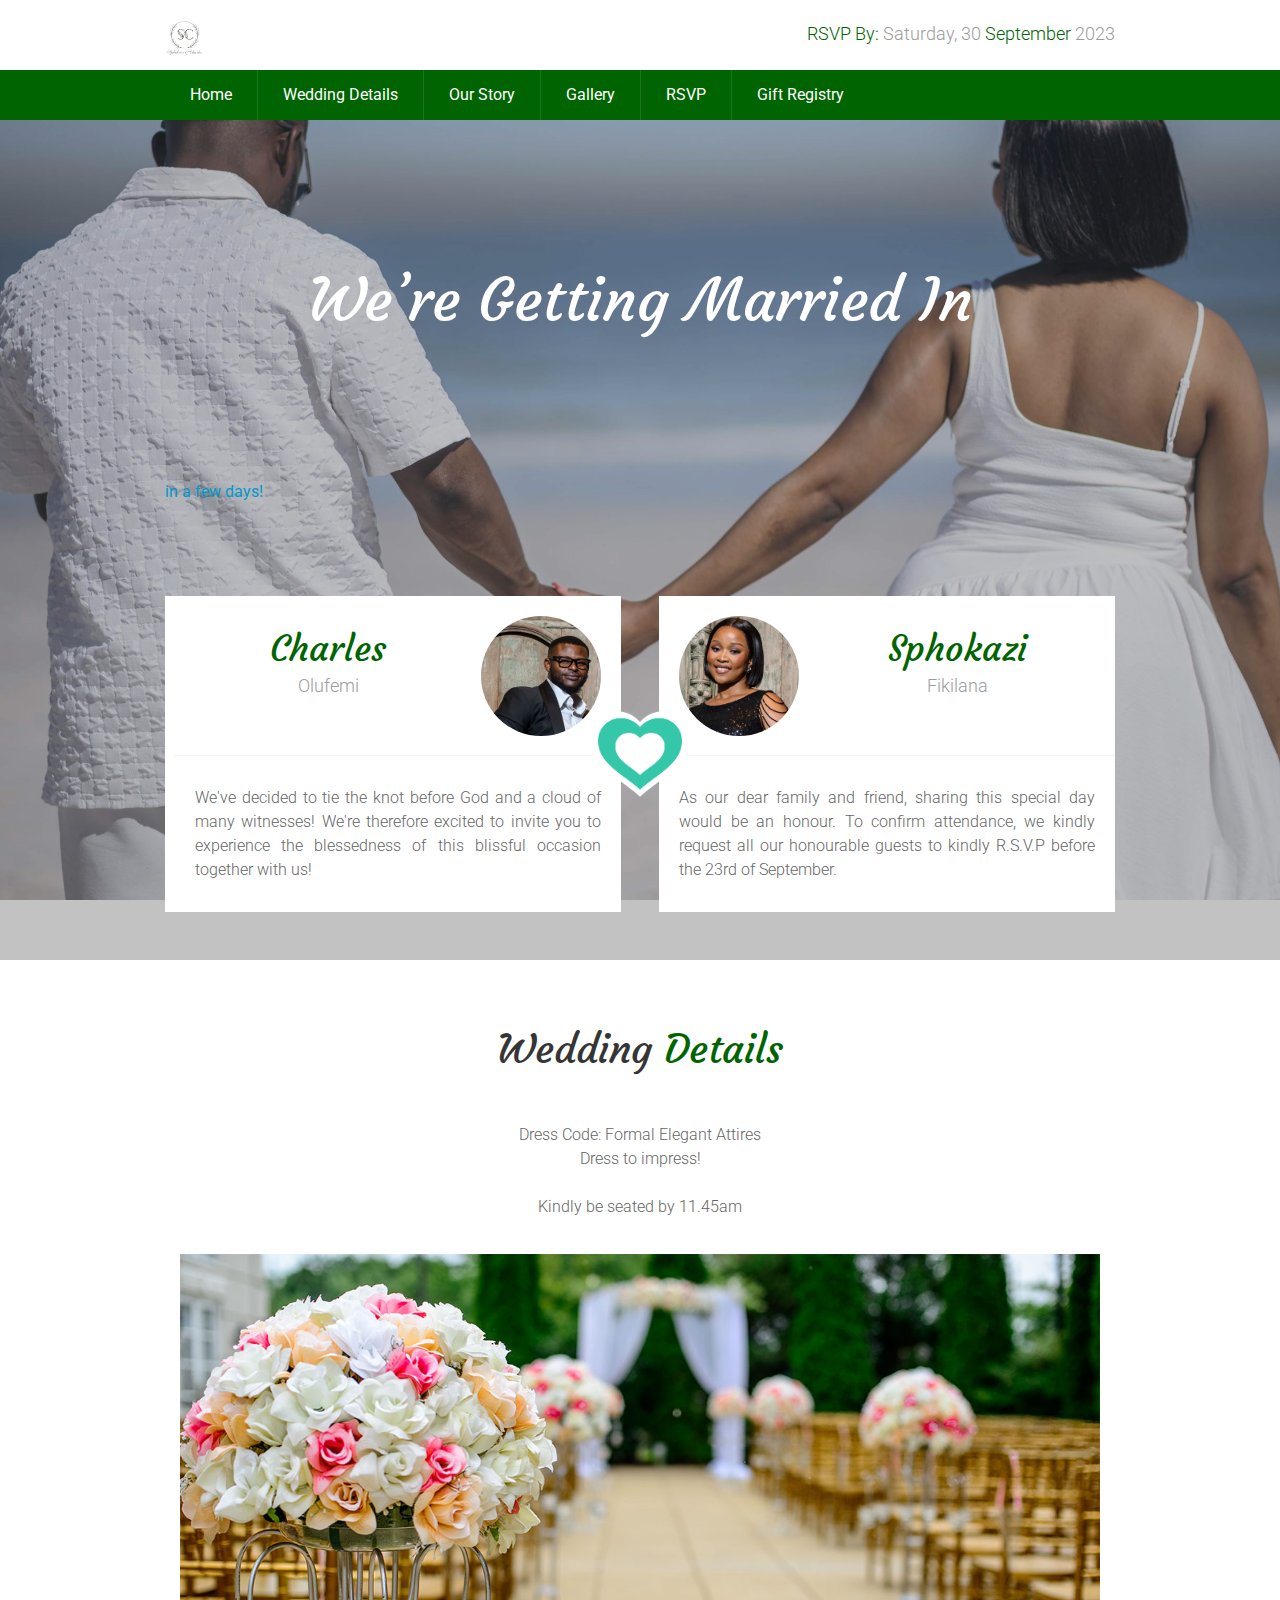
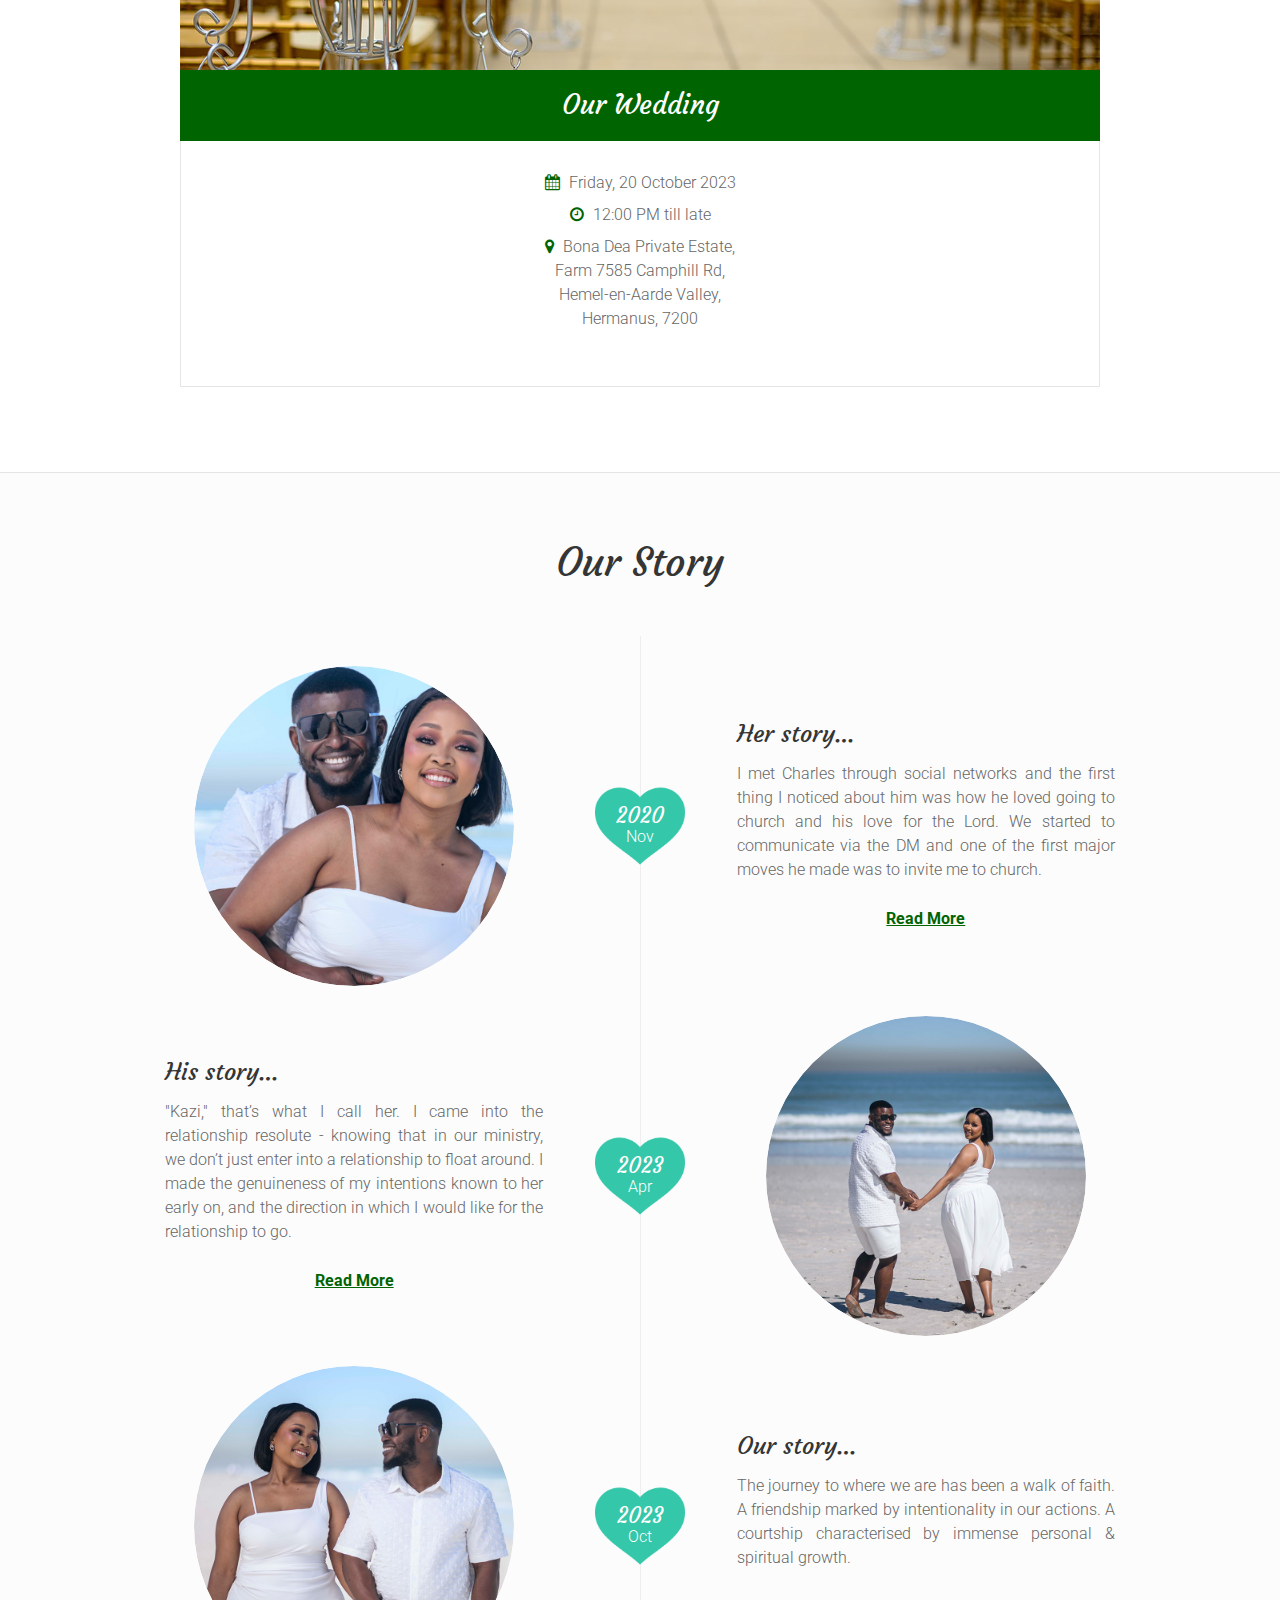
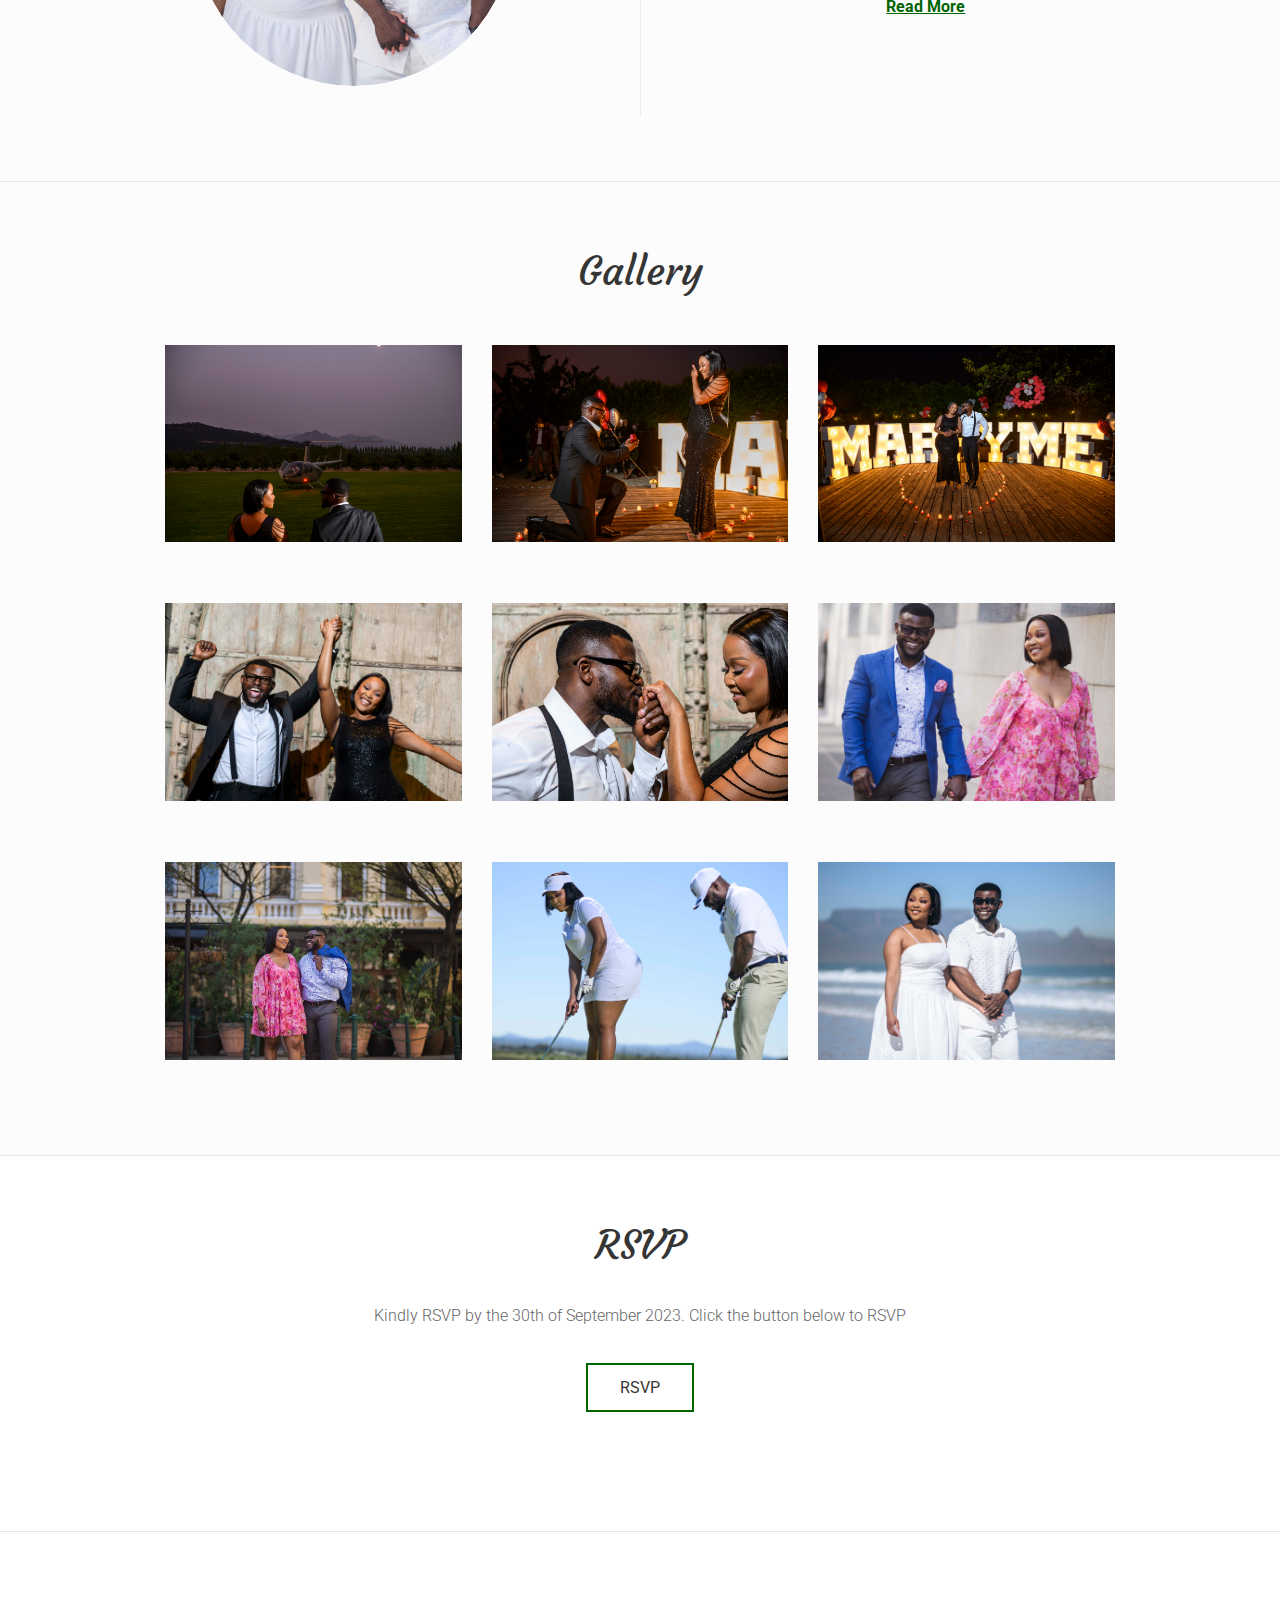
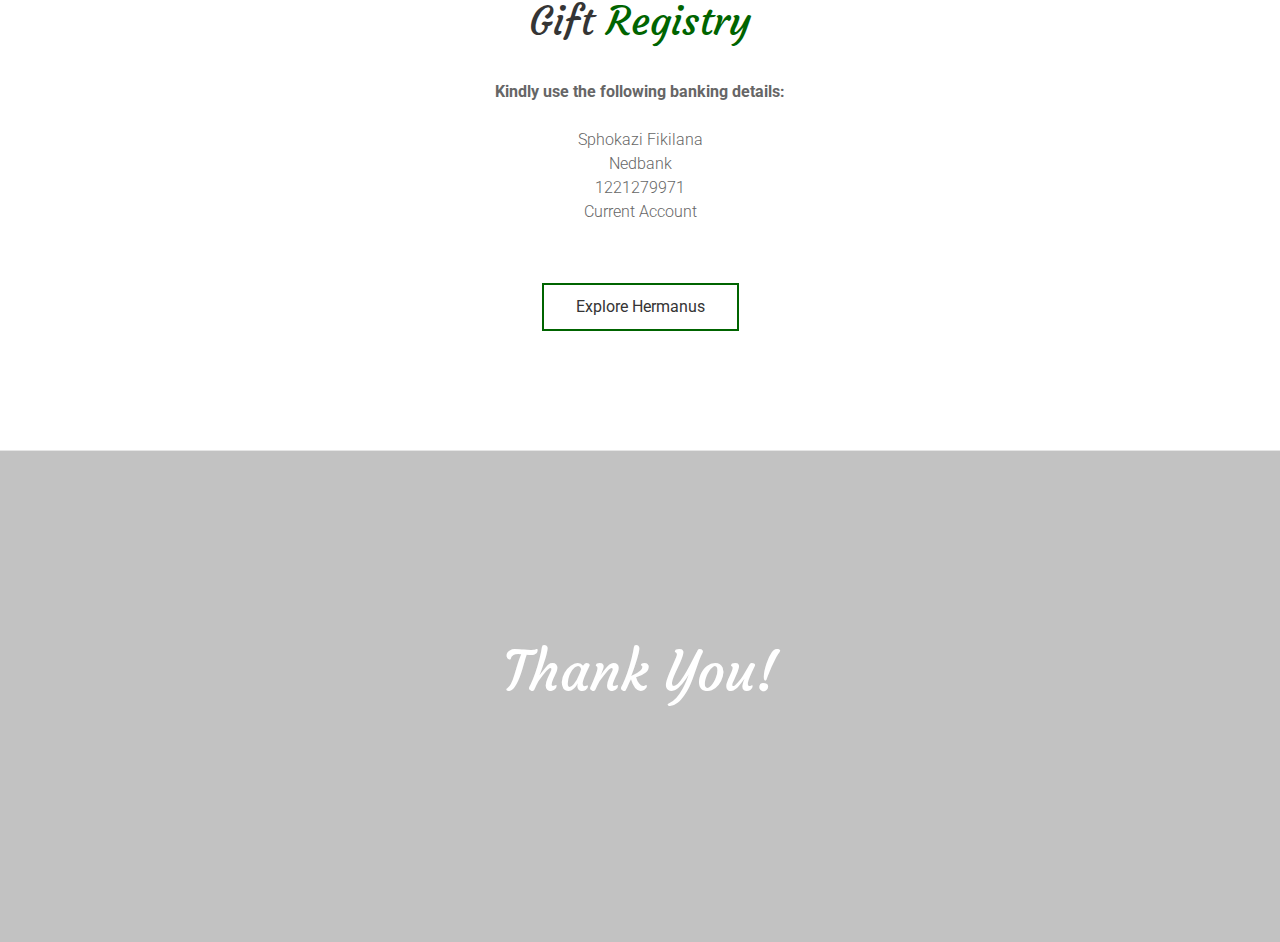
==== index.html @ 88f8b9fc "Update index.html" ====
<!DOCTYPE html>
<html lang="en" class="no-js">
  <head>
    <meta charset="UTF-8" />
    <meta http-equiv="X-UA-Compatible" content="IE=edge"> 
    <title>Kazi & Charles - Our Wedding</title>
    <meta name="viewport" content="width=device-width, initial-scale=1, maximum-scale=1" />
    <meta name="description" content="Kazi & Charles - Our Wedding" />
    <meta name="keywords" content="retina, responsive, wedding, rsvp, Our Love" />
    <link rel="icon" type="image/png" href="images/weddingLogo.jpg"/>

    <link rel="stylesheet" href="css/bootstrap.css">
    <link rel="stylesheet" href="css/normalize.css">
    <link rel="stylesheet" href="css/owl.carousel.css">
    <link rel="stylesheet" href="css/magnific-popup.css">
    <link rel="stylesheet" href="css/animate.css">
    <link rel="stylesheet" href="css/main.css" type="text/css">

    <link rel="stylesheet" href="preview/lmpixels-demo-panel.css" type="text/css">

    <!--<script src="js/jQuery371.js"></script>-->
    <script src="js/modernizr.custom.js"></script>
    <script src="https://cdn.logwork.com/widget/countdown.js"></script>

  </head>

  <body>

    <div id="main-container">

      <!-- Header -->
      <header id="header" class="header">
        <div class="container clearfix">
          <div class="logo-container">
            
            <div class="header-logo">
              <img src="images/weddingLogo.jpg" width="40" height="40">
               <span class="main-color"></span> </div>
          </div>

          <div class="header-date mobile-hidden">
            <p><span class="main-color">RSVP By:</span> Saturday, 30 <span class="main-color">September</span> 2023</p>
          </div>
          <a class="menu-toggle mobile-visible">
            <i class="fa fa-bars"></i>
          </a>
        </div>
      </header>
      <!-- /Header -->

      <!-- Site Navigation -->
      <nav class="main-nav mobile-menu-hide">
        <div class="container">
          <ul class="nav navbar-nav">
            <li>
              <a href="#home">Home</a>
            </li>
            <li>
              <a href="#wedding-day">Wedding Details</a>
            </li>
            <li>
              <a href="#story">Our Story</a>
            </li>
            
            <li>
              <a href="#gallery">Gallery</a>
            </li>
            <li>
              <a href="https://kingsforms.online/knc">RSVP</a>
            </li>
            <li>
              <a href="#events">Gift Registry</a>
            </li>
          </ul>
        </div>
      </nav>
      <!-- /Site Navigation -->

      
      <div class="sections">
        <!-- Home Section -->
        <section id="home" class="home-section clearfix">
          <div id="hs-image-block" class="hs-image-block" style="background-image: url(images/main_photo.jpg); background-attachment: fixed; background-position: 50% 0;" data-stellar-background-ratio="0.3">
            <div class="hs-mask"></div>
          </div>

          <div class="hs-main-content container">
            <div class="hs-section-title">
              <h1>We’re Getting Married In</h1>
            </div>


            <!-- Counter --> 
            <div id="count" class="count"> <!-- You can edit HTML code of this block in the js/main.js --> </div> 
            <!-- Counter -->

	
	<a href="https://logwork.com/countdown-1a29" class="countdown-timer" data-timezone="Africa/Johannesburg" data-textcolor="#ffffff" data-date="2023-10-20 12:00" data-background="#0f530f" data-unitscolor="#ffffff">in a few days!</a>
		  
            <h1></h1><br><br>
            <p id="emptyParagraph1"> </p>
          
          <br>
               <div class="about-us clearfix"> 
                <div class="about-us-block first-block">
                  <div class="top-block">
                    <div class="name">
                      <h2>Charles</h2>
                      <p>Olufemi</p>
                    
                    </div>
  
                    <div class="photo">
                      <img src="images/charles.jpg" alt="">
                    </div>
                  </div>
                  <div class="bottom-block">
                    <p style="text-align: justify;">We've decided to tie the knot before God and a cloud of many witnesses! We're therefore excited to invite you to experience the blessedness of this blissful occasion together with us! </p>
                  </div>
                </div>
  
                <div class="heart">
                  <img src="images/heart_img.png" alt="">
                </div>
  
                <div class="about-us-block second-block">
                  <div class="top-block">
                    <div class="name">
                      <h2>Sphokazi</h2>
                      <p>Fikilana</p>
                      
                    </div>
  
                    <div class="photo">
                      <img src="images/photo_2.jpg" alt="">
                    </div>
                  </div>
                  <div class="bottom-block">
                    <p style="text-align: justify;">As our dear family and friend, sharing this special day would be an honour. To confirm attendance, we kindly request all our honourable guests to kindly R.S.V.P before the 23rd of September.</p>
                  </div>
                </div>
              </div>

                <br><br>
            
              </div>
            </section>
          </div>
        </section>
        <!-- /Home Section -->
        
        <!-- Our Day Section -->
        <section id="wedding-day" class="wedding-day section-boxed">
          
          <div class="container">
            <div class="section-title">
              <h2>Wedding <span class="main-color">Details</h2>
            </div>
            <p class="intro"> Dress Code: Formal Elegant Attires <br>Dress to impress! <br><br> Kindly be seated by 11.45am</p>

             <div class="col-md-6 event-block" id="ceremony1">
              <div class="event-photo scale-image-effect">
                <img src="images/photo_the_ceremony.jpg" alt="">
              </div>

              <div class="event-title">
                <h3>Our Wedding</h3>
              </div>

              <div class="event-info">
                <div class="event-date"><i class="fa fa-calendar"></i> Friday, 20 October 2023</div>
                <div class="event-time"><i class="fa fa-clock-o"></i>  12:00 PM till late</div>
                <div class="event-address"><i class="fa fa-map-marker"></i>  Bona Dea  Private Estate,<br>Farm 7585 Camphill Rd,<br> Hemel-en-Aarde Valley, <br>Hermanus, 7200</div>
               <!-- <a class="button small-button lightbox mfp-iframe" href="https://maps.google.com/maps?q=2+Bona Sea Private Estate+Farm 7585 Camphill Rd+Hemel-en-Aarde Valley,+Hermanus+Cape Town”
                " title="The Ceremony">View on Map</a> --> <!-- Do not change 'https://maps.google.com/maps?q=' in the href, simply change the address. Remake "221B Baker Street, London, United Kingdom +", as example, in this form: "221B+Baker+Street,+London,+United+Kingdom". -->
              </div>      
          </div>
          <style>
            #ceremony1{
              width: fit-content;
            }
            .first-block{
              padding-left: 10px;
            }
          </style>
        </section>
        <!-- /Our Day Section -->

        <!-- Our Story Section -->
        <section id="story" class="our-story section-boxed section-bg-color">
          <div class="container">
            <div class="section-title">
              <h2>Our Story</h2>
            </div>
            <!-- Story Row 1 -->
            <div class="row story-row">
              <div class="col-sm-12 col-md-5 story-block text-center">
                <div class="story-image scale-image-effect">
                  <img src="images/story_photo_1.jpg" alt="">
                </div>
              </div>
              <div class="col-sm-12 col-md-2 story-block text-center">
                <div class="story-date">
                  <div class="year">2020</div>
                  <div class="month">Nov</div>
                </div>
              </div>
              <div class="col-sm-12 col-md-5 story-block text-center">
                <div class="HerContainer">
                <input type="checkbox" id="HerStory">
                <h3>Her story…</h3>
                <p>I met Charles through social networks and the first thing I noticed about him was how he loved going to church and his love for the Lord. 
                  We started to communicate via the DM and one of the first major moves he made was to invite me to church. 
                  </p>

                   <div class="herContent">
                    <p>At first, I hesitated but because of the way he carried himself, to how he related to me, I perceived that he was different (in an amazing way)
                       and that's when I decided to take him up on the invite. On the 1st of November 2020, he came to fetch me from my Student Residence in Bellville 
                       and we went to his church in Waterfront. Charles was never vague about his intentions. He made it known to me early and loudly that he was not
                        one to play games. A few months after knowing each other, he told me that I would be his wife. At first, I was not sold since it had only been
                         a few months but after praying, things changed. I prayed about it - and then it dawned on my spirit that THIS IS IT! We went through counselling 
                         in preparation for marriage, and today we are excitedly planning our wedding.</p>
                   </div>
                   <label for="HerStory">Read More</label>
              </div>
            </div>
              <div class="vertical-line"></div>
            </div>
            <style id="her_Story">
              .HerContainer p {
                text-align: justify;
              }
              #HerStory {
                display: none;
              }
              .herContent{
                display: none;
                transition: 0.5s linear;
              }
              label{
                display: inline-block;
                margin-top: 15px;
                color: #006400;
                text-decoration: underline;
                cursor: pointer;
              }
              #HerStory:checked ~ .herContent{
                display: block;
              }
              #HerStory:checked ~ label{
                visibility: hidden;
              }
              #HerStory:checked ~ label:after{
                content: 'Show Less';
                display: block;
                visibility: visible;
              }

            </style>
            <!-- /Story Row 1 -->

            <!-- Story Row 2 -->
            <div class="row story-row">
              <div class="col-sm-12 col-md-5 col-md-push-7 story-block text-center">
                <div class="story-image scale-image-effect">
                  <img src="images/story_photo_2.jpg" alt="">
                </div>
              </div>
              <div class="col-sm-12 col-md-2 story-block text-center">
                <div class="story-date">
                  <div class="year">2023</div>
                  <div class="month">Apr</div>
                </div>
              </div>
              <div class="col-sm-12 col-md-5 col-md-pull-7 story-block text-center">
                <div class="HisContainer">
                  <input type="checkbox" id="HisStory">
                <h3>His story…</h3>
                <p>"Kazi," that’s what I call her. I came into the relationship resolute - knowing that in our ministry, we don’t just enter into a relationship to float around. I made the genuineness of my intentions known to her early on, and the 
                  direction in which I would like for the relationship to go.  
                  </p>
                  <div class="HisContent">
                    <p>
                      Even when I told her, I was certain that she wasn’t sure, but my mind was made because the confirmation was by the Holy Ghost. Well, the Holy Ghost who’s our extraordinary strategist did the convincing in her heart also and she was on board. 
                      Kazi is a special gift from God to me, so easy to talk to, simple to love and gentle to befriend and the best of it is her heart for the Lord and her special love for our Man of God, Rev. Chris DSc. DSc. DD.
                      With the guidance and support of my Highly Esteemed Zonal Pastor throughout the process, we began our counselling. I then proceeded to ask for her parents’ blessing. On the 15th of April 2023, the cows were sent, and lobola was paid in full.
                       On the 29th of August 2023, I went on my knees to officially ask her to marry me, and she said a resounding YES! However, I do not remember hearing anything due to the excitement I had. Well, her finger was stretched forth and I put the ring on, 
                       Glorrry!!! We are grateful to God and our sweet Holy Spirit who has planned everything excellently in due time. 
                    </p>
                  </div>
                  <label for="HisStory">Read More</label>
                </div>
              </div>
              <style id="his_Story">
                .HisContainer p {
                  text-align: justify;
                }
                #HisStory {
                  display: none;
                }
                .HisContent{
                  display: none;
                  transition: 0.5s linear;
                }
                 
                #HisStory:checked ~ .HisContent{
                  display: block;
                }
                #HisStory:checked ~ label{
                  visibility: hidden;
                }
                #HisStory:checked ~ label:after{
                  content: 'Show Less';
                  display: block;
                  visibility: visible;
                }
  
              </style>
              <div class="vertical-line"></div>
            </div>
            <!-- /Story Row 2 -->

            <!-- Story Row 3 -->
            <div class="row story-row">
              <div class="col-sm-12 col-md-5 story-block text-center">
                <div class="story-image scale-image-effect">
                  <img src="images/story_photo_3.jpg" alt="">
                </div>
              </div>
              <div class="col-sm-12 col-md-2 story-block text-center">
                <div class="story-date">
                  <div class="year">2023</div>
                  <div class="month">Oct</div>
                </div>
              </div>
              <div class="col-sm-12 col-md-5 story-block text-center">
                <div class="Ourstory">
                  <input type="checkbox" id="OStory">
                <h3>Our story…</h3>
                <p>The journey to where we are has been a walk of faith. A friendship marked by intentionality in our actions.
                   A courtship characterised by immense personal & spiritual growth.
                  </p>

                  <div class="theirStory">
                    A union firmly founded on Christ - the solid rock. 
                    Now, we invite our family, friends and colleagues to witness the holy matrimonial celebration. We are grateful for the people 
                    God has brought into our lives. Those who have poured into us of themselves, their prayers. To those who have, and continue to
                     cheer us on - we appreciate you!<br><br>
                     And now these three remain: faith, hope and love. But the greatest of these is love - 1 Cor 13:13<br><br>
                      Love so consistent, indescribable, unfathomable. Love unconditional - the love of God. <br><br>
                   <p>That is the story of our lives….</p> 
                  </div>
                  <label for="OStory">Read More</label>
                </div>
              </div>
              <style id="their Story">
                .Ourstory p{
                  text-align: justify;
                }
                #OStory{
                  display: none;
                }
                .theirStory{
                  display: none;
                transition: 0.5s linear;
                text-align: justify;
                }
                #OStory:checked ~ .theirStory{
                display: block;
                }
                #OStory:checked ~ label{
                visibility: hidden;
              }
              #OStory:checked ~ label:after{
                content: 'Show Less';
                display: block;
                visibility: visible;
              }

              </style>
              <div class="vertical-line"></div>
            </div>
            <!-- /Story Row 3 -->

          </div>
        </section>
        <!-- /Our Story Section -->

        <!-- Wedding Events Section -->
     
        <!-- /Wedding Events Section -->

        <!-- Gallery Section -->
        <section id="gallery" class="gallery section-boxed section-bg-color">
          <div class="container">
            <div class="section-title">
              <h2>Gallery</h2>
            </div>

            <!-- Gallery Items -->
            <div class="row gallery-grid">
              <div class="col-sm-6 col-md-4 gallery-item">
                <a href="images/gallery/gallery_photo_1.jpg" title="Proin fermentum ante ut dui porttitor semper">
                  <img src="images/gallery/gallery_photo_1.jpg" alt="">
                  <div class="mask"></div>
                </a>
              </div>
              <div class="col-sm-6 col-md-4 gallery-item">
                <a href="images/gallery/gallery_photo_2.jpg" title="Proin fermentum ante ut dui porttitor semper">
                  <img src="images/gallery/gallery_photo_2.jpg" alt="">
                  <div class="mask"></div>
                </a>
              </div>
              <div class="col-sm-6 col-md-4 gallery-item">
                <a href="images/gallery/gallery_photo_3.jpg" title="Proin fermentum ante ut dui porttitor semper">
                  <img src="images/gallery/gallery_photo_3.jpg" alt="">
                  <div class="mask"></div>
                </a>
                <div class="col-sm-6 col-md-4 gallery-item">
                </div>
              </div>
              <div class="col-sm-6 col-md-4 gallery-item">
                <a href="images/gallery/gallery_photo_4.jpg" title="Proin fermentum ante ut dui porttitor semper">
                  <img src="images/gallery/gallery_photo_4.jpg" alt="">
                  <div class="mask"></div>
                </a>
              </div>
              <div class="col-sm-6 col-md-4 gallery-item">
                <a href="images/gallery/gallery_photo_5.jpg" title="Proin fermentum ante ut dui porttitor semper">
                  <img src="images/gallery/gallery_photo_5.jpg" alt="">
                  <div class="mask"></div>
                </a>
              </div>
              <div class="col-sm-6 col-md-4 gallery-item">
                <a href="images/gallery/gallery_photo_6.jpg" title="Proin fermentum ante ut dui porttitor semper">
                  <img src="images/gallery/gallery_photo_6.jpg" alt="">
                  <div class="mask"></div>
                </a>
                <div class="col-sm-6 col-md-4 gallery-item">
                </div>
              </div>
               <div class="col-sm-6 col-md-4 gallery-item">
                <a href="images/gallery/gallery_photo_7.jpg" title="Proin fermentum ante ut dui porttitor semper">
                  <img src="images/gallery/gallery_photo_7.jpg" alt="">
                  <div class="mask"></div>
                </a>
              </div>
               <div class="col-sm-6 col-md-4 gallery-item">
                <a href="images/gallery/gallery_photo_8.jpg" title="Proin fermentum ante ut dui porttitor semper">
                  <img src="images/gallery/gallery_photo_8.jpg" alt="">
                  <div class="mask"></div>
                </a>
              </div>
             <div class="col-sm-6 col-md-4 gallery-item">
                <a href="images/gallery/gallery_photo_9.jpg" title="Proin fermentum ante ut dui porttitor semper">
                  <img src="images/gallery/gallery_photo_9.jpg" alt="">
                  <div class="mask"></div>
                </a>
              </div>  
            </div>
            <!-- /Gallery Items -->
          </div>
        </section>
        <!-- /Gallery Section -->
        
        <!-- RSVP Section -->
        <section id="rsvp" class="rsvp section-boxed">
          <div class="container">
            <div class="section-title">
              <h2>RSVP</h2>
              <p class="intro">Kindly RSVP by the 30th of September 2023. Click the button below to RSVP</p>
              <a href="https://kingsforms.online/knc">
                <button a>RSVP</button>
              </a>

            </div>

            <div class="row">
                <!-- RSVP Form -->
                <!-- <form id="rsvp-form" class="rsvp-form" method="post" action="https://lmpixels.com/demo/ourlove/our-love-responsive-wedding-template-cyan/rsvp_form/rsvp_form.php" novalidate>
                  <div class="col-md-12">
                    <div class="messages"></div>
                  </div>

                  <div class="controls">
                    <div class="col-sm-12 col-md-6">
                      <div class="form-group">
                          <input id="form_name" type="text" name="name" class="form-control" placeholder="Full Name" required="required" data-error="Name is required.">
                          <i class="form-control-icon fa fa-user"></i>
                          <div class="help-block with-errors"></div>
                      </div>

                      <div class="form-group">
                          <input id="form_email" type="email" name="email" class="form-control" placeholder="Email Address" required="required" data-error="Valid email is required.">
                          <i class="form-control-icon fa fa-envelope"></i>
                          <div class="help-block with-errors"></div>
                      </div>

                      <div class="form-group">
                          <select multiple id="form_events" name="events" class="form-control" required="required" data-error="Please select Event">
                            <label>Wedding Day</label>
                            <option selected value="Wedding Day">Wedding Day</option>
                            <option value="Yes">Yes</option>
                            <option value="No">No</option>
                          </select>
                          <i class="form-control-icon fa fa-check-square"></i>
                          <div class="help-block with-errors"></div>
                      </div>
                    </div>

                    <div class="col-sm-12 col-md-6">
                      <div class="form-group message-group">
                          <textarea id="form_message" name="message" class="form-control" placeholder="Leave Your Message" rows="4" required="required" data-error="Please, leave a message."></textarea>
                          <i class="form-control-icon fa fa-comment"></i>
                          <div class="help-block with-errors"></div>
                      </div>
                    </div>

                    <div class="col-sm-12 col-md-12 text-center">
                      <input type="submit" class="button btn-send disabled" value="Submit">
                    </div>
                  </div>
                </form> -->
                <!-- /RSVP Form -->
            </div>
          </div>
        </section>
        <!-- /RSVP Section -->
        <section id="events" class="our-story section-boxed">
          <div class="container">
            <div class="section-title">
              <h2>Gift <span class="main-color">Registry</h2>
                <p class="intro" > <strong>Kindly use the following banking details:</strong> <br> <br>
                  Sphokazi Fikilana<br>
                  Nedbank<br>
                  1221279971<br>
                  Current Account</p><br>
                  <a href="https://briefly.co.za/29827-the-hermanus.html">
                    <button a>Explore Hermanus</button>
                  </a>
            </div>

      
        </section> 
        <!-- Footer (Thank You block) -->
        <footer id="thanks" class="footer">
          <div id="footer-image-block" class="footer-image-block" style="background-image: url(images/thankYou.jpg); background-attachment: fixed; background-position: 50%;" data-stellar-background-ratio="0.3">
            <div class="footer-mask"></div>
          </div>

          <div class="footer-title">
            <h2>Thank You!</h2><Br><Br>
             

            
          </div>

        </footer>
        <!-- /Footer (Thank You block) -->

      </div>

    </div>
    <!-- /Main Container -->

    <!-- Demo Color changer -->
    <!-- <a id="lm_demo_panel_switcher" class="lm-demo-panel-switcher left"><i class="fa fa-gear"></i></a> -->
    <div id="lm_demo_panel" class="lm-demo-panel left">
      <div class="demo-panel-title">Main Color</div>
      <a href="https://lmpixels.com/demo/ourlove/our-love-responsive-wedding-template/index.html"><div class="preview" id="color1">&nbsp;</div></a>
      <a href="https://lmpixels.com/demo/ourlove/our-love-responsive-wedding-template-red/index.html"><div class="preview" id="color2">&nbsp;</div></a>
      <a href="index-2.html"><div class="preview" id="color3"><span class="current"></span>&nbsp;</div></a>
      <a href="https://lmpixels.com/demo/ourlove/our-love-responsive-wedding-template-violet/index.html"><div class="preview" id="color4">&nbsp;</div></a>
      <a href="https://lmpixels.com/demo/ourlove/our-love-responsive-wedding-template-orange/index.html"><div class="preview" id="color5">&nbsp;</div></a>
      <div class="row"></div>
    </div>
    <!-- /Demo Color changer -->

    
    <script src="js/bootstrap.min.js"></script>
    <script src="js/jquery.stellar.min.js"></script>
    <script src="js/validator.js"></script>
    <script src="js/owl.carousel.min.js"></script>
    <!--<script src="js/jquery.magnific-popup.min.js"></script>-->
    <!--<script src="js/jquery.countdown.js"></script>-->
    <script src="js/jquery.malihu.PageScroll2id.min.js"></script>
    <script src="js/main.js"></script>
    <script src="timer.js"></script>
    
    <!-- Demo Color changer Script -->
    <script src="preview/lmpixels-demo-panel.js"></script>
    <!-- /Demo Color changer Script -->
 <script defer src="https://static.cloudflareinsights.com/beacon.min.js/v8b253dfea2ab4077af8c6f58422dfbfd1689876627854" integrity="sha512-bjgnUKX4azu3dLTVtie9u6TKqgx29RBwfj3QXYt5EKfWM/9hPSAI/4qcV5NACjwAo8UtTeWefx6Zq5PHcMm7Tg==" data-cf-beacon='{"rayId":"7f78c2dbd8427192","version":"2023.8.0","r":1,"b":1,"token":"94b99c0576dc45bf9d669fb5e9256829","si":100}' crossorigin="anonymous"></script> 
</body>

</html>
---- css/main.css ----
@import 'pe-icon-7-stroke.css';
@import 'font-awesome.css';
@import 'https://fonts.googleapis.com/css?family=Courgette';
@import 'https://fonts.googleapis.com/css?family=Roboto:300,300i,400,400i,500,500i,700,700i&amp;subset=cyrillic';

html {
    height: 100%
}

body {
    font-family: roboto, Helvetica, sans-serif;
    color: #666;
    margin: 0;
    height: 100%;
    font-size: 100%;
    line-height: 1.5em
}

a {
    color: #09c;
    text-decoration: none;
    outline: none;
    -webkit-transition-duration: .3s;
    transition-duration: .3s
}

a:hover {
    color: #069;
    color: #09c;
    text-decoration: none;
    outline: none
}

a:visited,
a:visited:hover {
    text-decoration: none
}

h1,
h2,
h3,
h4,
h5,
h6 {
    color: #353535;
    font-family: courgette, Helvetica, sans-serif;
    line-height: 1.5em;
    margin-top: 0;
    margin-bottom: 10px
}

h1,
.h1 {
    font-size: 36px
}

h2,
.h2 {
    font-size: 30px
}

h3,
.h3 {
    font-size: 24px
}

h4,
.h4 {
    font-size: 18px
}

h5,
.h5 {
    font-size: 14px
}

h6,
.h6 {
    font-size: 12px
}

p {
    font-size: 1em;
    margin: 0 0 10px;
    font-weight: 300
}

p.lead {
    font-size: 18px;
    margin: 30px 0
}

span.main-color {
    color: #006400;
}

img {
    vertical-align: bottom;
    max-width: 100%;
    height: auto;
    border: 0
}

.page {
    position: relative;
    height: 100%
}

.mobile-visible {
    display: none;
    visibility: hidden
}

input[type=submit],
input[type=button],
button,
a.button {
    display: inline-block;
    position: relative;
    padding: .8em 2em;
    margin-bottom: .25em;
    font-size: 1em;
    font-weight: 400;
    line-height: 1.2;
    border: 0;
    outline: 0;
    border: 2px solid #006400;
    color: #353535;
    text-shadow: none;
    text-decoration: none;
    background: 0 0;
    border-radius: 0;
    font-family: roboto, Helvetica, sans-serif;
    -webkit-transition-duration: .3s;
    transition-duration: .3s
}

a.button.small-button {
    font-size: .875em
}

.btn {
    border-radius: 0
}

input[type=submit]:hover,
button:hover,
a.button:hover {
    color: #fff;
    background-color: #006400;
    text-decoration: none
}

input[type=submit]:visited,
input[type=submit]:focus,
button:visited,
button:focus,
a.button:visited,
a.button:focus {
    text-decoration: none
}

.form-group {
    position: relative;
    margin: 0 0 20px
}

.form-control,
.form-control:focus {
    min-height: 42px
}

.form-control,
.form-control:focus,
.has-error .form-control,
.has-error .form-control:focus {
    position: relative;
    border: 1px solid #d5d5d5;
    border-radius: 0;
    display: block;
    font-size: .875em;
    font-weight: 300;
    margin: 0;
    padding: 10px 25px 10px 12px;
    width: 100%;
    background: 0 0;
    text-align: left;
    color: inherit;
    -webkit-box-shadow: none;
    -moz-box-shadow: none;
    box-shadow: none;
    outline: none;
    font-family: roboto, Helvetica, sans-serif
}

.form-control:focus {
    border: 1px solid #b5b5b5
}

.has-error .form-control {
    border-color: #ffb5b5
}

.has-error .form-control:focus {
    border-color: #ff9191
}

textarea.form-control,
textarea.form-control:focus {
    height: auto
}

.form-control-icon {
    position: absolute;
    top: 13px;
    right: 13px;
    color: #d3d3d3
}

.form-control:focus+.form-control-icon {
    color: #34c7a9
}

.form-control::-moz-placeholder {
    color: #aaa;
    font-weight: 300;
    opacity: 1
}

.form-control:-ms-input-placeholder {
    color: #aaa;
    font-weight: 300
}

.form-control::-webkit-input-placeholder {
    color: #aaa;
    font-weight: 300
}

.form-group .help-block {
    position: absolute;
    display: inline-block;
    padding: 0 5px;
    font-size: .8em;
    line-height: 1.5em;
    margin: -2px 0 0 10px;
    color: #fff;
    background: #ff4e4e
}

.form-group .help-block:after {
    content: " ";
    position: absolute;
    left: 5px;
    bottom: 100%;
    width: 0;
    height: 0;
    border-bottom: 10px solid #ff4e4e;
    border-right: 10px solid transparent
}

.form-group .help-block:empty {
    display: none
}

.no-padding {
    padding: 0
}

.subpage-block {
    margin-bottom: 30px
}

.no-js .preloader {
    display: none
}

.preloader {
    position: fixed;
    left: 0;
    top: 0;
    width: 100%;
    height: 100%;
    z-index: 9999;
    background: #fff
}

.preloader-animation {
    margin: -20px auto 0;
    top: 50%;
    left: 0;
    right: 0;
    width: 50px;
    height: 50px;
    position: absolute;
    text-align: center;
    -webkit-animation: rotate 2s infinite linear;
    animation: rotate 2s infinite linear
}

.dot1,
.dot2 {
    width: 60%;
    height: 60%;
    display: inline-block;
    position: absolute;
    top: 0;
    background: url(../images/heart_img.png) no-repeat;
    background-size: 100%;
    -webkit-animation: bounce 2s infinite ease-in-out;
    animation: bounce 2s infinite ease-in-out
}

.dot2 {
    top: auto;
    bottom: 0;
    -webkit-animation-delay: -1s;
    animation-delay: -1s
}

@-webkit-keyframes rotate {
    100% {
        -webkit-transform: rotate(360deg)
    }
}

@keyframes rotate {
    100% {
        transform: rotate(360deg);
        -webkit-transform: rotate(360deg)
    }
}

@-webkit-keyframes bounce {

    0%,
    100% {
        -webkit-transform: scale(0)
    }

    50% {
        -webkit-transform: scale(1)
    }
}

@keyframes bounce {

    0%,
    100% {
        transform: scale(0);
        -webkit-transform: scale(0)
    }

    50% {
        transform: scale(1);
        -webkit-transform: scale(1)
    }
}

.container {
    max-width: 980px
}

.header {
    position: fixed;
    width: 100%;
    height: 70px;
    background-color: #fff;
    top: 0;
    padding: 20px 0;
    z-index: 100
}

.header .logo-container {
    float: left
}

.header .logo-container .header-logo {
    margin: 0;
    padding: 0;
    color: #353535;
    font-size: 27px;
    font-family: courgette, Helvetica, sans-serif;
    line-height: 1em
}

.header-date {
    float: right
}

.header-date p {
    margin: 5px 0 0;
    padding: 0;
    font-size: 18px;
    line-height: 1em;
    color: #9c9c9c;
    font-family: Roboto;
    font-weight: 300
}

.main-nav {
    position: fixed;
    width: 100%;
    top: 70px;
    background-color: #006400;
    z-index: 100
}

.main-nav ul.nav a {
    text-transform: none;
    color: #fff;
    padding-left: 25px;
    padding-right: 25px;
    border-right: 1px solid rgba(255, 255, 255, .11)
}

.main-nav ul.nav li:last-child a {
    border-right: 0
}

.main-nav ul.nav a:hover,
.main-nav ul.nav a:visited {
    background-color: transparent
}

.main-nav ul.nav a:focus {
    background-color: inherit
}

.main-nav ul.nav a:hover,
.main-nav ul.nav a:visited,
.main-nav ul.nav a:focus {
    outline: none
}

.main-nav ul.nav a:hover,
.main-nav ul.nav a.active-item {
    color: #2db83d;
    background-color: #fff;
    background-color: rgba(255, 255, 255, .98);
    border-right: 1px solid #2db83d
}

.section-boxed {
    padding: 65px 0;
    border-bottom: 1px solid #e5e5e5
}

.section-bg-color {
    background-color: #fcfcfc
}

.section-title {
    text-align: center;
    margin-top: 0;
    margin: 0 15% 50px
}

.section-title h2 {
    font-size: 40px;
    line-height: 1.2em;
    margin: 0
}

.sections {
    padding-top: 120px
}

p.description {
    margin: 50px 15% 10px;
    text-align: center
}

p.intro {
    margin: 35px 0;
    text-align: center
}

.home-section {
    height: 100%;
    position: relative
}

.hs-main-content {
    z-index: 1;
    position: relative
}

.hs-image-block,
.footer-image-block {
    position: absolute;
    z-index: 0;
    top: 0;
    bottom: 0;
    right: 0;
    left: 0;
    display: block;
    overflow: hidden;
    background-size: cover;
    -webkit-background-size: cover;
    background-attachment: scroll;
    background-position: center center;
    background-repeat: no-repeat
}

.hs-mask,
.footer-mask {
    position: absolute;
    background: rgba(53, 53, 53, .3);
    top: 0;
    bottom: 0;
    left: 0;
    right: 0
}

.hs-section-title {
    text-align: center;
    margin: 135px 0
}

.hs-section-title h1 {
    color: #fff;
    font-size: 60px
}

.about-us {
    width: 100%;
    position: relative
}

.about-us-block {
    position: relative;
    width: 48%;
    background-color: #fff
}

.about-us-block.first-block {
    float: left;
    margin-right: 2%
}

.about-us-block.second-block {
    float: right
}

.about-us-block .top-block {
    padding: 20px;
    min-height: 160px;
    border-bottom: 1px solid #f2f2f2
}

.about-us-block .name {
    text-align: center;
    padding-right: 140px
}

.about-us-block.second-block .name {
    text-align: center;
    padding-right: 0;
    padding-left: 140px
}

.about-us-block .name h2 {
    font-size: 36px;
    line-height: 1em;
    color: #006400;
    margin-top: 15px
}

.about-us-block .name p {
    font-size: 18px;
    font-weight: 300;
    line-height: 1em;
    color: #9c9c9c;
    margin: 0
}

.about-us-block .photo {
    position: absolute;
    right: 20px;
    top: 20px;
    width: 120px;
    height: 120px
}

.about-us-block.second-block .photo {
    right: auto;
    left: 20px
}

.about-us-block .photo img {
    border-radius: 60px
}

.about-us-block .bottom-block {
    padding: 30px 20px;
    text-align: center
}

.about-us-block .bottom-block p {
    margin: 0
}

.about-us .heart {
    position: absolute;
    right: 0;
    left: 50%;
    top: 50%;
    margin-top: -50px;
    margin-left: -50px;
    width: 100px;
    -webkit-transform: translateZ(0);
    -ms-transform: translateZ(0);
    transform: translateZ(0);
    box-shadow: 0 0 1px transparent;
    z-index: 2
}

.about-us:hover .heart {
    -webkit-animation-name: pulse;
    animation-name: pulse;
    -webkit-animation-duration: .9s;
    animation-duration: .9s;
    -webkit-animation-timing-function: linear;
    animation-timing-function: linear;
    -webkit-animation-iteration-count: infinite;
    animation-iteration-count: infinite
}

@-webkit-keyframes pulse {
    25% {
        -webkit-transform: scale(1.05);
        transform: scale(1.05)
    }

    75% {
        -webkit-transform: scale(.9);
        transform: scale(.9)
    }
}

@keyframes pulse {
    25% {
        -webkit-transform: scale(1.05);
        -ms-transform: scale(1.05);
        transform: scale(1.05)
    }

    75% {
        -webkit-transform: scale(.9);
        -ms-transform: scale(.9);
        transform: scale(.9)
    }
}

ul.social-links {
    display: inline-block;
    list-style: none;
    margin: 8px auto 0;
    padding: 0
}

ul.social-links li {
    float: left;
    margin: 0;
    padding: 0
}

ul.social-links li a {
    color: #9c9c9c;
    font-size: 13px;
    margin: 0 4px
}

ul.social-links li a:hover {
    color: #34c7a9
}

ul.social-links li a i {
    transition: all .4s ease-in-out;
    -moz-transition: all .4s ease-in-out;
    -webkit-transition: all .4s ease-in-out;
    -o-transition: all .4s ease-in-out
}

ul.social-links li a:hover i {
    color: #34c7a9;
    -webkit-transform: rotateY(360deg);
    -moz-transform: rotateY(360deg);
    -ms-transform: rotateY(360deg);
    -o-transform: rotateY(360deg);
    transform: rotateY(360deg)
}

.count-block {
    width: 24%;
    display: inline-block;
    background-color: #006400;
    color: #fff;
    font-family: roboto, Helvetica, sans-serif;
    font-size: 40px;
    line-height: 1.1em;
    margin-right: 1.333333%;
    text-align: center;
    padding: 20px
}

.count-block:last-child {
    margin-right: 0
}

.count-block .count-label {
    display: block;
    font-size: 16px;
    font-weight: 300;
    line-height: 16px;
    margin-top: 5px;
    text-transform: uppercase
}

.our-story {
    position: relative
}

.story-row {
    display: table;
    position: relative;
    padding-top: 30px
}

.story-row:first-child {
    padding-top: 0
}

.story-row:last-child {
    padding-bottom: 30px
}

.story-row .story-block {
    display: table-cell;
    float: none;
    height: 100%;
    vertical-align: middle;
    z-index: 1
}

.story-row h3,
.story-row p {
    text-align: left
}

.story-image,
.story-image:hover,
.story-image:focus {
    display: block;
    max-width: 320px;
    margin: 0 auto;
    -webkit-border-radius: 1000px;
    -moz-border-radius: 1000px;
    border-radius: 1000px;
    overflow: hidden
}

.story-image img,
.story-image:hover img {
    -webkit-border-radius: 1000px;
    -moz-border-radius: 1000px;
    border-radius: 1000px
}

.story-date {
    display: inline-block;
    background: url(../images/heart_img_story.png) no-repeat;
    background-size: 90px;
    width: 90px;
    height: 90px;
    color: #fff;
    line-height: 1em
}

.story-date .year {
    font-family: courgette, Helvetica, sans-serif;
    font-size: 21px;
    margin-top: 27px
}

.story-date .month {
    font-size: 16px;
    font-weight: 300;
    margin-top: 5px
}

.our-story .vertical-line {
    position: absolute;
    background-color: #eee;
    width: 1px;
    height: 100%;
    margin: auto;
    top: 0;
    bottom: 0;
    left: 0;
    right: 0;
    padding: 0;
    z-index: 0
}

.event-block .event-title {
    display: block;
    padding: 15px 0;
    background-color: #006400;
}

.event-block .event-title h3 {
    font-size: 27px;
    color: #fff;
    text-align: center;
    margin: 0
}

.scale-image-effect {
    overflow: hidden;
    z-index: 2;
    -webkit-transform: translateZ(0);
    -moz-transform: translateZ(0);
    -ms-transform: translateZ(0);
    -o-transform: translateZ(0);
    transform: translateZ(0)
}

.scale-image-effect img {
    z-index: 1;
    border: 0 solid transparent;
    -webkit-transition: all .2s linear;
    -moz-transition: all .2s linear;
    -ms-transition: all .2s linear;
    -o-transition: all .2s linear;
    transition: all .2s linear;
    -webkit-transform: scale(1);
    -moz-transform: scale(1);
    -ms-transform: scale(1);
    -o-transform: scale(1);
    transform: scale(1)
}

.scale-image-effect:hover img,
.scale-image-effect:focus img {
    -webkit-transform: scale(1.15);
    -moz-transform: scale(1.15);
    -ms-transform: scale(1.15);
    -o-transform: scale(1.15);
    transform: scale(1.15)
}

.event-block .event-info {
    text-align: center;
    border: 1px solid #e5e5e5;
    border-top: 0;
    padding: 30px 20px;
    margin: 0 0 20px;
    font-weight: 300
}

.event-block:last-child .event-info {
    margin-bottom: 0
}

.event-block .event-info .event-date,
.event-block .event-info .event-time {
    margin-bottom: 8px
}

.event-block .event-info .event-address {
    margin-bottom: 25px
}

.event-block .event-info i {
    color: #006400;
    margin-right: 5px
}

.gallery-item {
    margin-bottom: 30px
}

.gallery-item a {
    display: block;
    position: relative;
    outline: none
}

.gallery-item a .mask {
    position: absolute;
    background: #4f565e;
    background: rgba(53, 53, 53, .6);
    display: inline-block;
    font-family: pe-icon-7-stroke;
    speak: none;
    font-style: normal;
    font-weight: 400;
    font-variant: normal;
    text-transform: none;
    line-height: 1;
    -webkit-font-smoothing: antialiased;
    -moz-osx-font-smoothing: grayscale;
    width: 100%;
    left: 0;
    bottom: 0;
    top: 0;
    opacity: 0;
    visibility: hidden;
    -webkit-transition: all .2s ease-in-out;
    -moz-transition: all .2s ease-in-out;
    -o-transition: all .2s ease-in-out;
    -ms-transition: all .2s ease-in-out;
    transition: all .2s ease-in-out
}

.gallery-item a:hover .mask {
    visibility: visible;
    opacity: 1
}

.gallery-item a .mask:after {
    position: absolute;
    left: 50%;
    top: 50%;
    margin: -33px 0 0 -33px;
    width: 66px;
    line-height: 66px;
    font-size: 66px;
    text-align: center;
    content: "\e6bf";
    color: #fff
}

.message-group .form-control {
    min-height: 218px
}

.rsvp-form .form-group select {
    overflow: auto;
    padding-right: 35px;
    font-weight: 300
}

.rsvp-form .button {
    margin: 15px 0
}

.footer {
    position: relative
}

.footer-title {
    position: relative;
    text-align: center;
    color: #fff;
    z-index: 1;
    padding: 180px 20px
}

.footer-title h2 {
    color: #fff;
    font-size: 55px;
    margin: 0
}

@media only screen and (max-width:991px) {
    .header .container {
        width: 100%;
        max-width: 980px
    }

    .mobile-visible {
        display: block;
        visibility: visible
    }

    .mobile-hidden {
        display: none;
        visibility: hidden
    }

    .sections {
        padding-top: 50px
    }

    .section-boxed {
        padding-top: 40px;
        padding-bottom: 70px
    }

    .header {
        height: 50px;
        padding: 0;
        border-bottom: 1px solid #f2f2f2
    }

    .header .logo-container .header-logo {
        font-size: 21px;
        line-height: 50px
    }

    .menu-toggle {
        display: block;
        width: 50px;
        line-height: 50px;
        height: 50px;
        text-align: center;
        cursor: pointer;
        overflow: hidden;
        color: #fff;
        float: right;
        margin-right: -15px
    }

    .menu-toggle i {
        color: #34c7a9;
        font-size: 21px;
        line-height: 50px
    }

    .main-nav {
        display: block;
        width: 100%;
        max-height: calc(100% - 50px);
        position: fixed;
        padding: 5px 20px;
        top: 50px;
        left: 0;
        z-index: 99;
        text-align: center;
        overflow: auto;
        -webkit-box-shadow: -10px 0 20px 0 rgba(0, 0, 0, .1);
        -moz-box-shadow: -10px 0 20px 0 rgba(0, 0, 0, .1);
        box-shadow: -10px 0 20px 0 rgba(0, 0, 0, .1);
        -webkit-transition: all .66s ease-in-out;
        -moz-transition: all .66s ease-in-out;
        -o-transition: all .66s ease-in-out;
        -ms-transition: all .66s ease-in-out;
        transition: all .66s ease-in-out
    }

    .main-nav .container {
        padding-right: 0;
        padding-left: 0
    }

    .main-nav ul.nav {
        float: none
    }

    .main-nav ul.nav li {
        position: relative;
        display: block;
        float: none
    }

    .main-nav ul.nav li a {
        display: block;
        border: 0;
        padding-top: 10px;
        padding-bottom: 10px;
        line-height: 20px
    }

    .mobile-menu-hide {
        margin-top: -100%
    }

    .hs-section-title {
        margin: 100px 0
    }

    .story-row {
        display: block;
        padding: 0 0 60px
    }

    .story-row:last-child {
        padding-bottom: 0
    }

    .story-row .story-block {
        display: block
    }

    .story-row h3,
    .story-row p {
        text-align: center
    }

    .story-date {
        margin-top: -45px;
        margin-bottom: 10px
    }

    .vertical-line {
        display: none
    }

    .event-block .event-info {
        margin-bottom: 30px
    }

    .event-block:last-child .event-info {
        margin-bottom: 0
    }

    .hs-section-title h1 {
        font-size: 50px
    }

    .section-title h2 {
        font-size: 36px
    }

    .footer-title h2 {
        font-size: 45px
    }

    .count-block {
        font-size: 30px;
        padding: 20px 10px
    }

    .count-block .count-label {
        font-size: 13px
    }
}

@media only screen and (max-width:769px) {
    .hs-section-title {
        margin: 70px 0
    }

    .hs-section-title h1 {
        font-size: 44px
    }

    .section-title {
        margin-left: 0;
        margin-right: 0
    }

    .section-title h2 {
        font-size: 33px
    }

    p.description {
        margin-left: 0;
        margin-right: 0
    }

    .footer-title h2 {
        font-size: 40px
    }

    .about-us-block {
        width: 100%;
        max-width: 550px
    }

    .about-us-block.first-block,
    .about-us-block.second-block {
        float: none;
        margin: 0 auto
    }

    .about-us-block:last-child {
        margin-bottom: 30px
    }

    .about-us-block .name h2 {
        font-size: 33px
    }

    .about-us .heart {
        position: relative;
        margin-top: -25px;
        margin-bottom: -25px
    }

    .event-block .event-title h3 {
        font-size: 24px
    }
}

@media only screen and (max-width:420px) {
    .about-us-block .top-block {
        min-height: 110px
    }

    .about-us-block .name h2 {
        font-size: 24px;
        margin-top: 5px
    }

    .about-us-block .name p {
        font-size: 15px
    }

    .about-us-block .name {
        padding-right: 120px
    }

    .about-us-block.second-block .name {
        padding-left: 120px
    }

    .about-us-block .photo {
        width: 110px;
        height: 110px
    }

    .count-block {
        font-size: 21px;
        padding: 20px 10px
    }

    .count-block .count-label {
        font-size: 11px
    }

    .gallery-item:last-child {
        margin-bottom: 0
    }
}

@media only screen and (max-width:360px) {
    .about-us-block .top-block {
        min-height: 90px
    }

    .about-us-block .name {
        padding-right: 100px
    }

    .about-us-block.second-block .name {
        padding-left: 100px
    }

    .about-us-block .photo {
        width: 90px;
        height: 90px
    }

    .count-block .count-label {
        font-size: 10px
    }
}
---- preview/lmpixels-demo-panel.css ----
a.lm-demo-panel-switcher{position:fixed;background-color:#fff;font-size:18px;line-height:1em;text-decoration:none;color:#fff;padding:10px 12px;top:160px;border:1px solid #d5d5d5;z-index:100;outline:0;cursor:pointer;-webkit-transition:all .2s linear;-moz-transition:all .2s linear;-o-transition:all .2s linear;transition:all .2s linear;-webkit-transform:translateZ(0);-moz-transform:translateZ(0);-ms-transform:translateZ(0);-o-transform:translateZ(0);transform:translateZ(0)}a.lm-demo-panel-switcher i{color:#34c7a9;-webkit-transition:all .3s ease-in-out;-moz-transition:all .3s ease-in-out;transition:all .3s ease-in-out}a.lm-demo-panel-switcher:hover i{-webkit-transform:rotate(360deg);-moz-transform:rotate(360deg);transform:rotate(360deg)}a.lm-demo-panel-switcher.left{left:0;border-left:0;border-top-right-radius:5px;-moz-border-radius-topright:5px;-webkit-border-top-right-radius:5px;-moz-border-radius-bottomright:5px;-webkit-border-bottom-right-radius:5px;border-bottom-right-radius:5px}a.lm-demo-panel-switcher.right{right:0;border-right:0;border-bottom-left-radius:5px;border-top-left-radius:5px;-moz-border-radius-bottomleft:5px;-moz-border-radius-topleft:5px;-webkit-border-bottom-left-radius:35px;-webkit-border-top-left-radius:5px}.lm-demo-panel{display:block;position:absolute;top:208px;position:fixed;opacity:0;visibility:hidden;background:#fff;width:160px;height:auto;z-index:1999;padding:15px 15px 20px;border:1px solid #d5d5d5;-webkit-transition:all .3s ease-in-out;-moz-transition:all .3s ease-in-out;-o-transition:all .3s ease-in-out;transition:all .3s ease-in-out}.lm-demo-panel.left{left:0;margin-left:-160px;border-left:0;-webkit-transition:all .3s ease-in-out;-moz-transition:all .3s ease-in-out;-o-transition:all .3s ease-in-out;transition:all .3s ease-in-out}.lm-demo-panel.right{right:0;margin-right:-160px;border-right:0}.lm-demo-panel.left.active,.lm-demo-panel.right.active{margin-left:0;margin-right:0;opacity:1;visibility:visible;-webkit-transition:all .3s ease-in-out;-moz-transition:all .3s ease-in-out;-o-transition:all .3s ease-in-out;transition:all .3s ease-in-out}.lm-demo-panel .demo-panel-title{font-size:16px;text-align:center;color:inherit;margin-bottom:12px}.lm-demo-panel .preview{position:relative;float:left;width:29%;height:29%;margin:2%;padding:1px}.lm-demo-panel .preview.current{}.lm-demo-panel .current{position:absolute;display:inline-block;left:50%;top:50%;margin-top:-4px;margin-left:-2px}.lm-demo-panel .current:after{content:'';display:block;width:5px;height:8px;border:solid #fff;border-width:0 2px 2px 0;-webkit-transform:rotate(45deg);transform:rotate(45deg)}#style_switcher_panel h4{margin-top:10px;margin-bottom:2px}#color1{background:#ff8578}#color2{background:#e65959}#color3{background:#34c7a9}#color4{background:#a878ff}#color5{background:#f9966f}
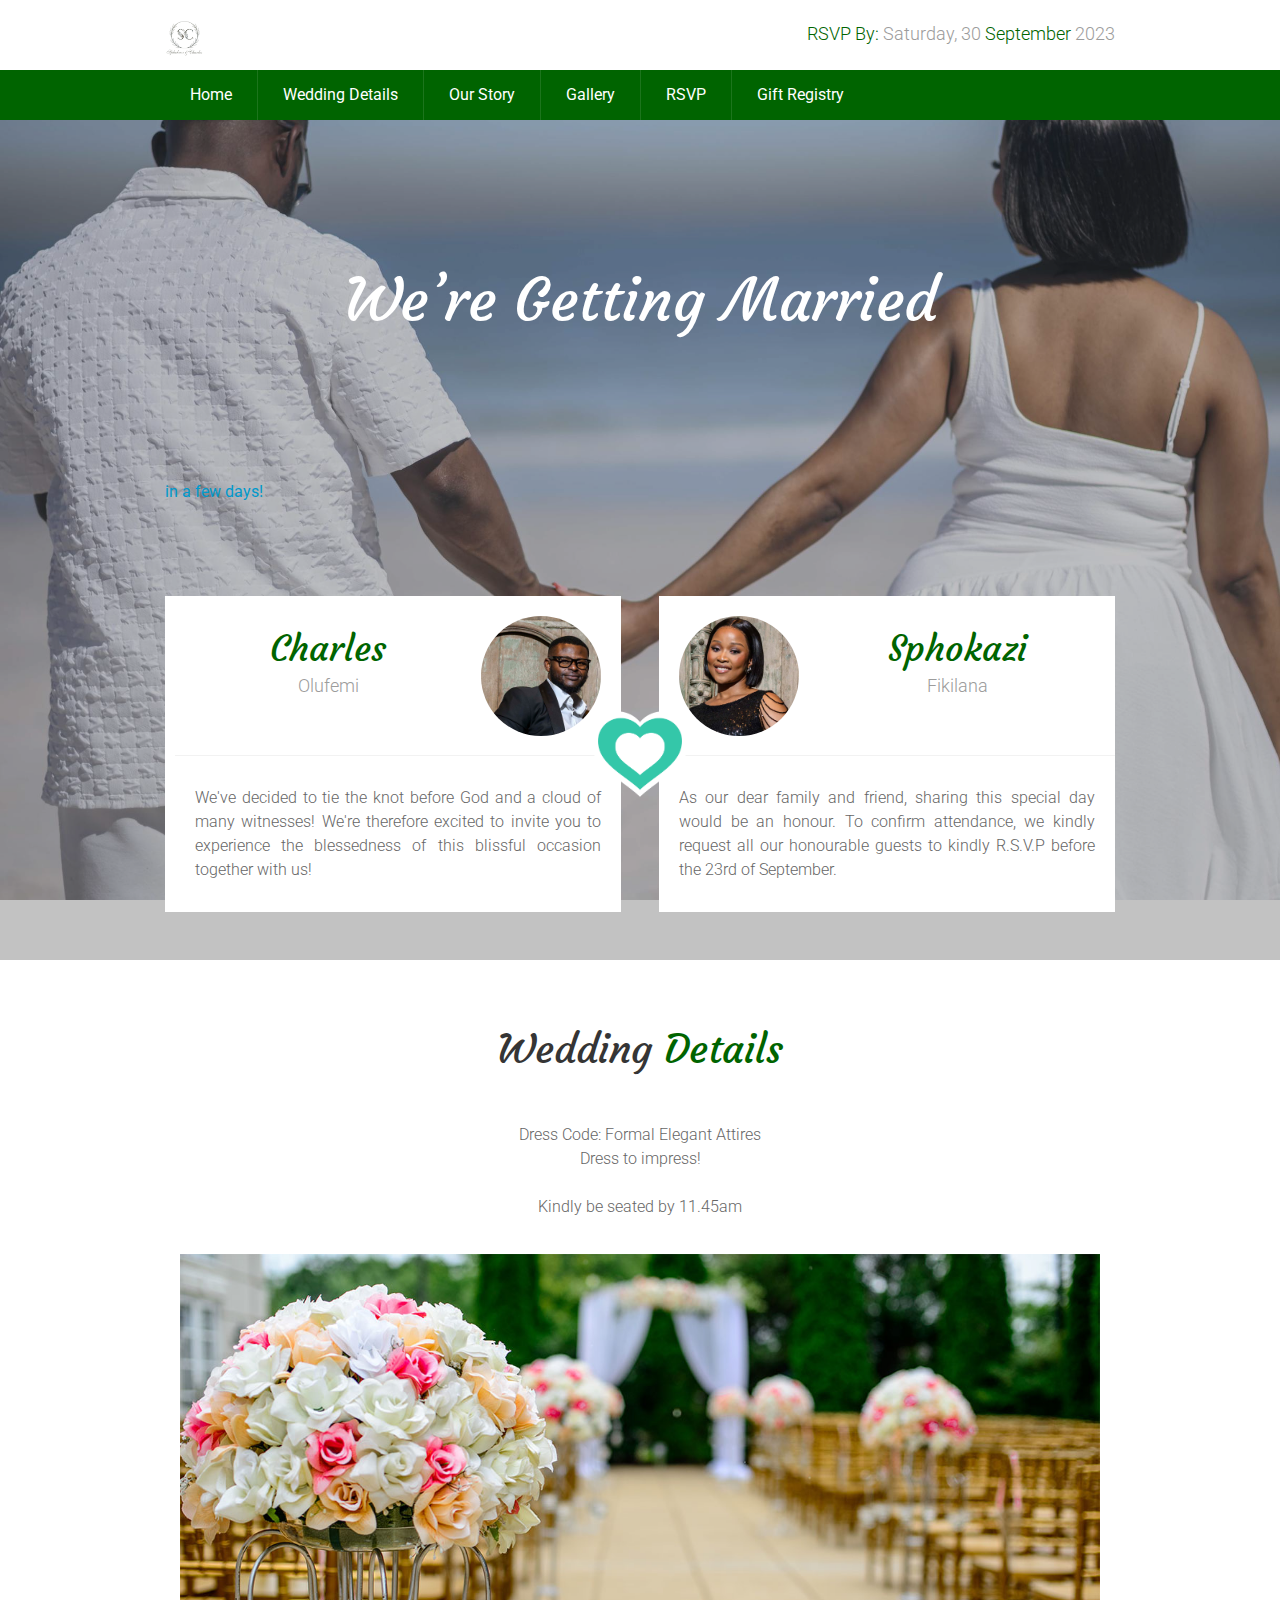
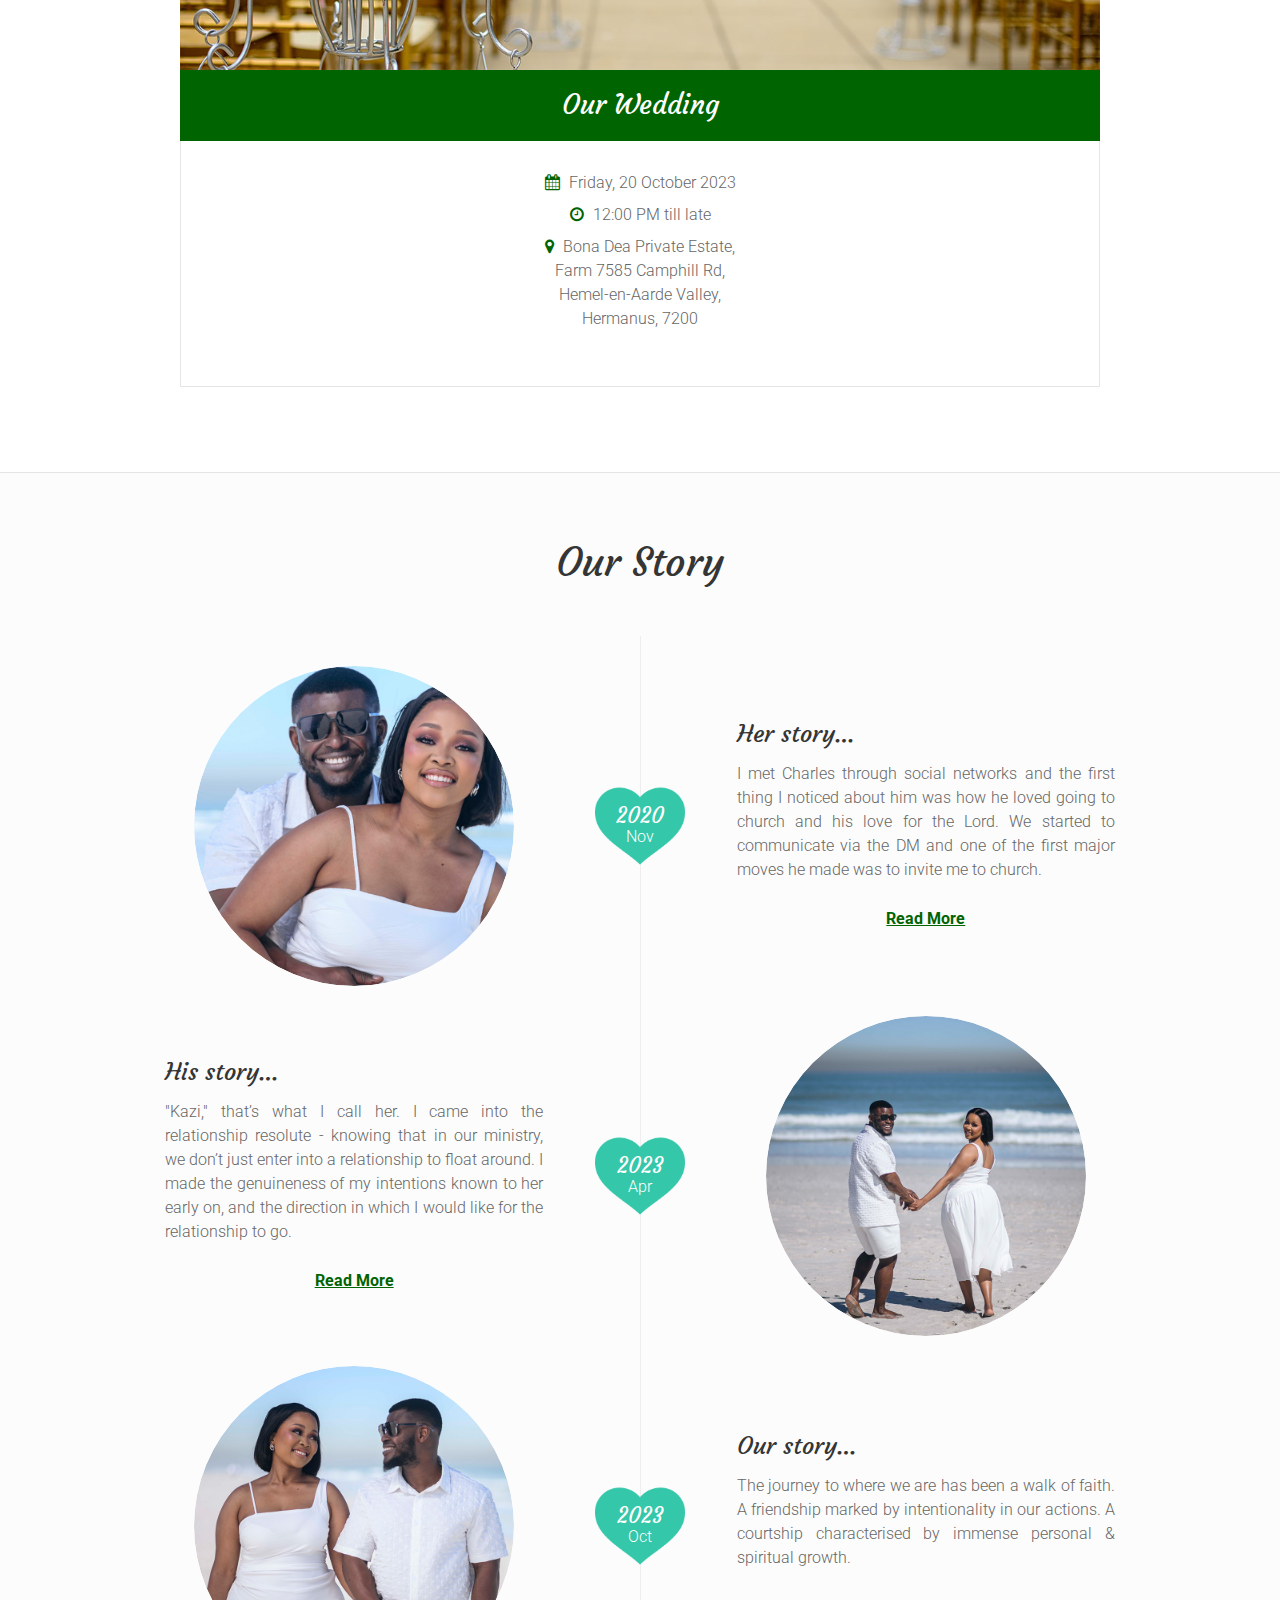
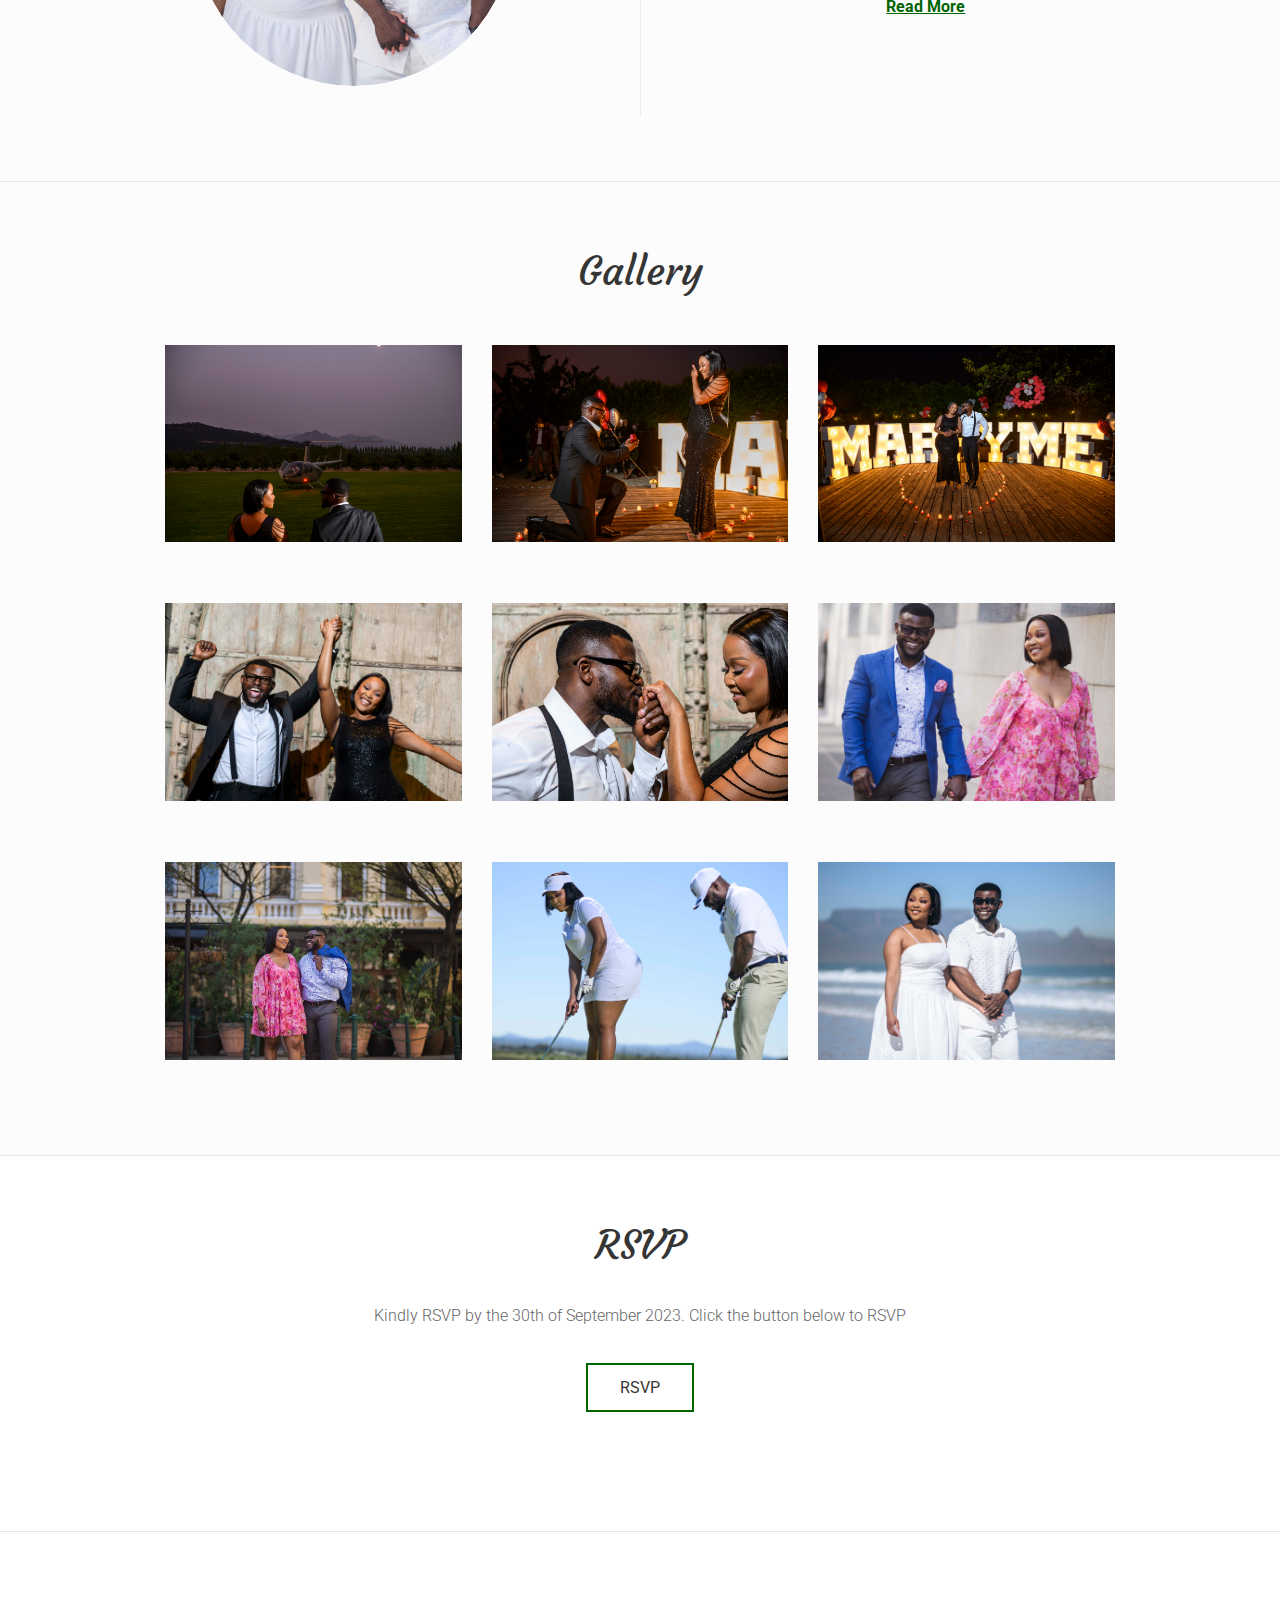
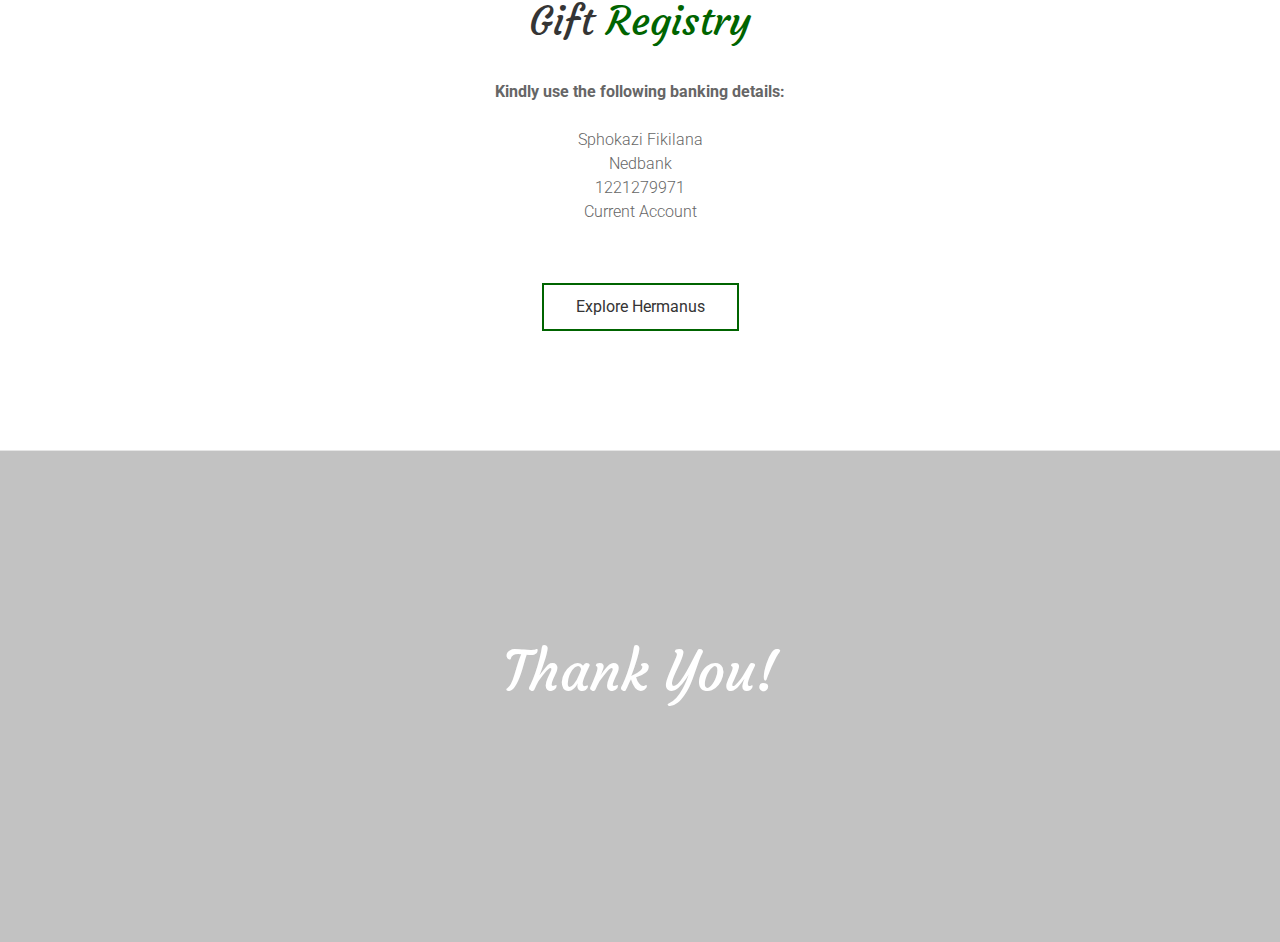
==== commit 5d99247f: "Update index.html" ====
--- a/index.html
+++ b/index.html
@@ -86,7 +86,7 @@
 
           <div class="hs-main-content container">
             <div class="hs-section-title">
-              <h1>We’re Getting Married In</h1>
+              <h1>We’re Getting Married</h1>
             </div>
 
 
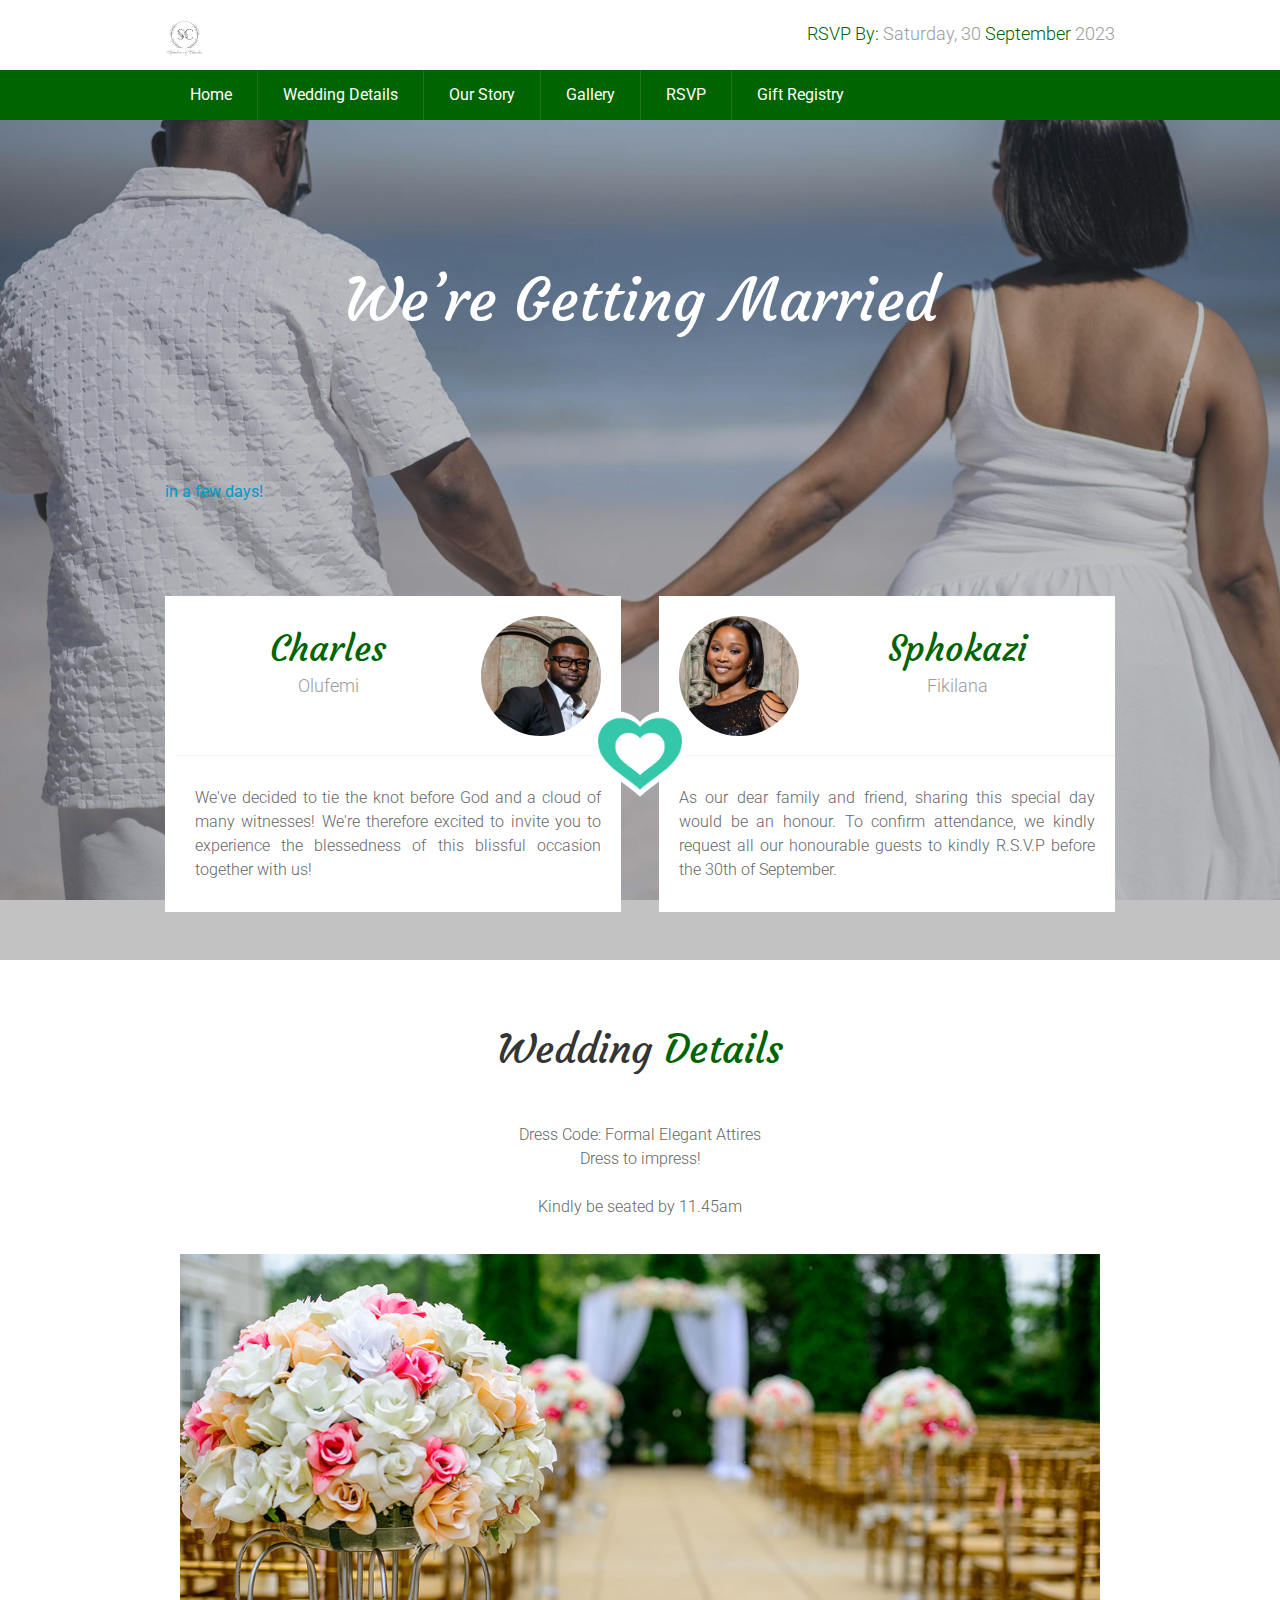
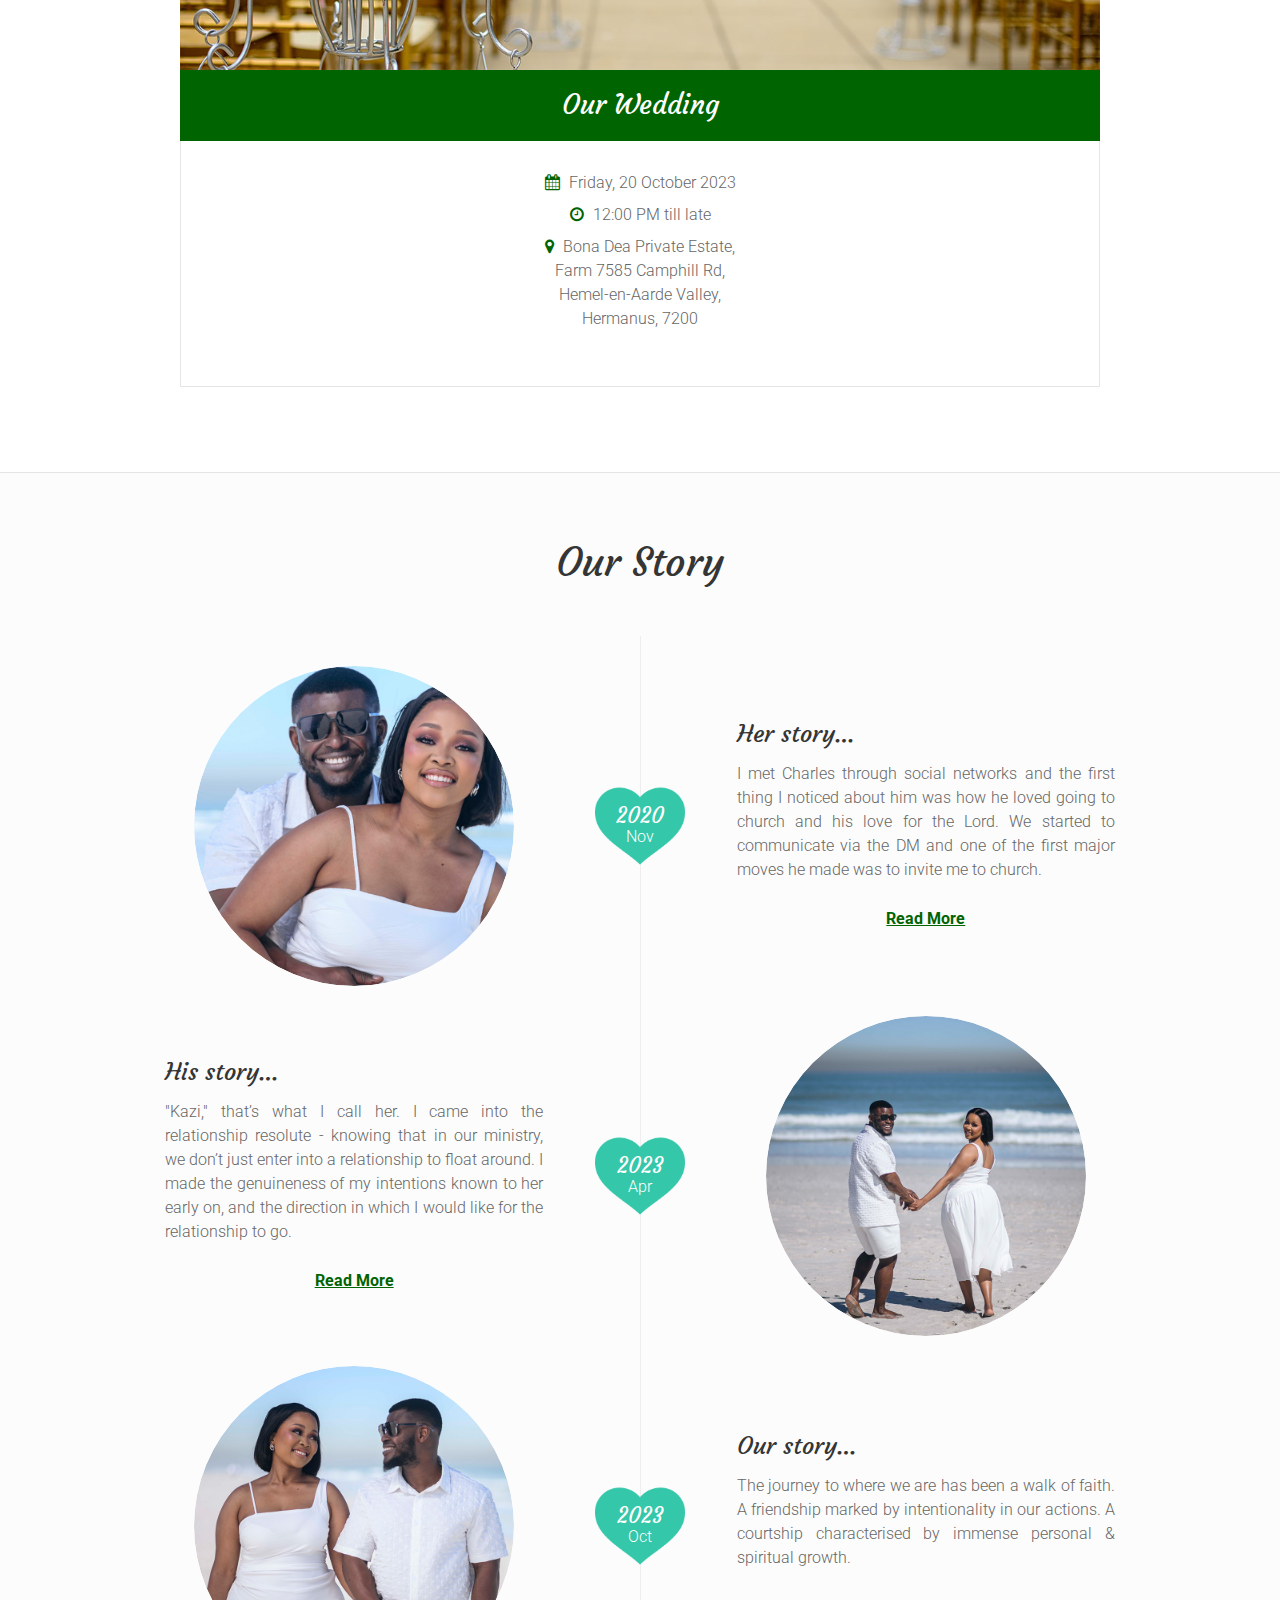
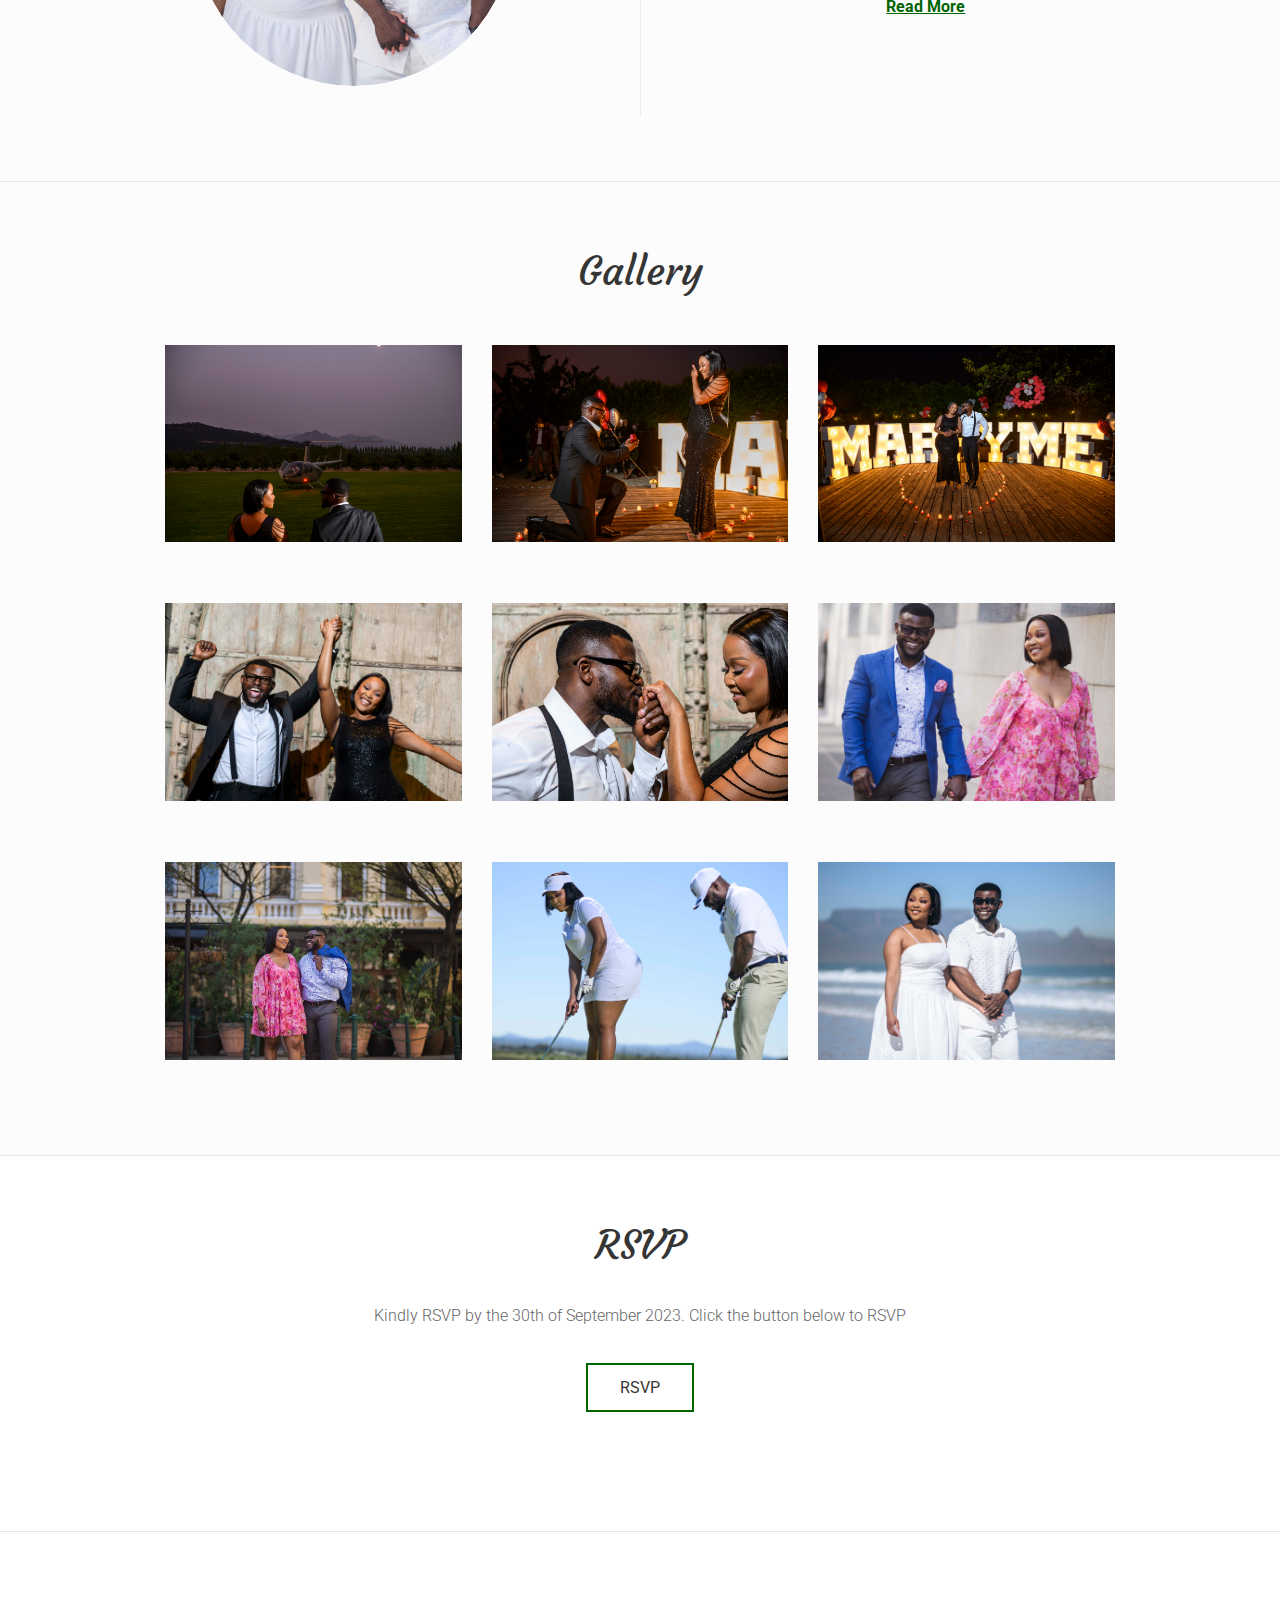
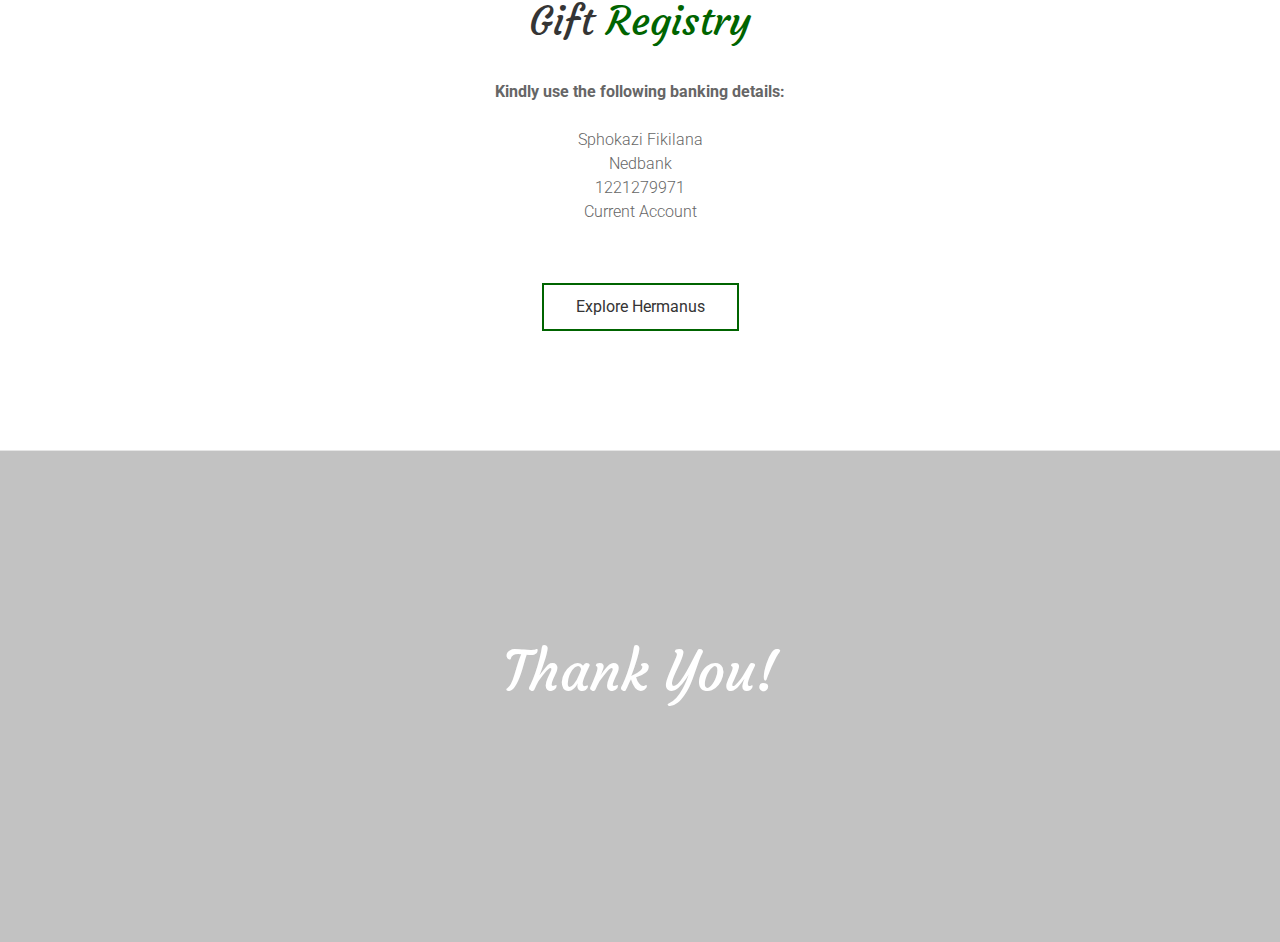
==== commit bd1b15e8: "Update index.html" ====
--- a/index.html
+++ b/index.html
@@ -136,7 +136,7 @@
                     </div>
                   </div>
                   <div class="bottom-block">
-                    <p style="text-align: justify;">As our dear family and friend, sharing this special day would be an honour. To confirm attendance, we kindly request all our honourable guests to kindly R.S.V.P before the 23rd of September.</p>
+                    <p style="text-align: justify;">As our dear family and friend, sharing this special day would be an honour. To confirm attendance, we kindly request all our honourable guests to kindly R.S.V.P before the 30th of September.</p>
                   </div>
                 </div>
               </div>
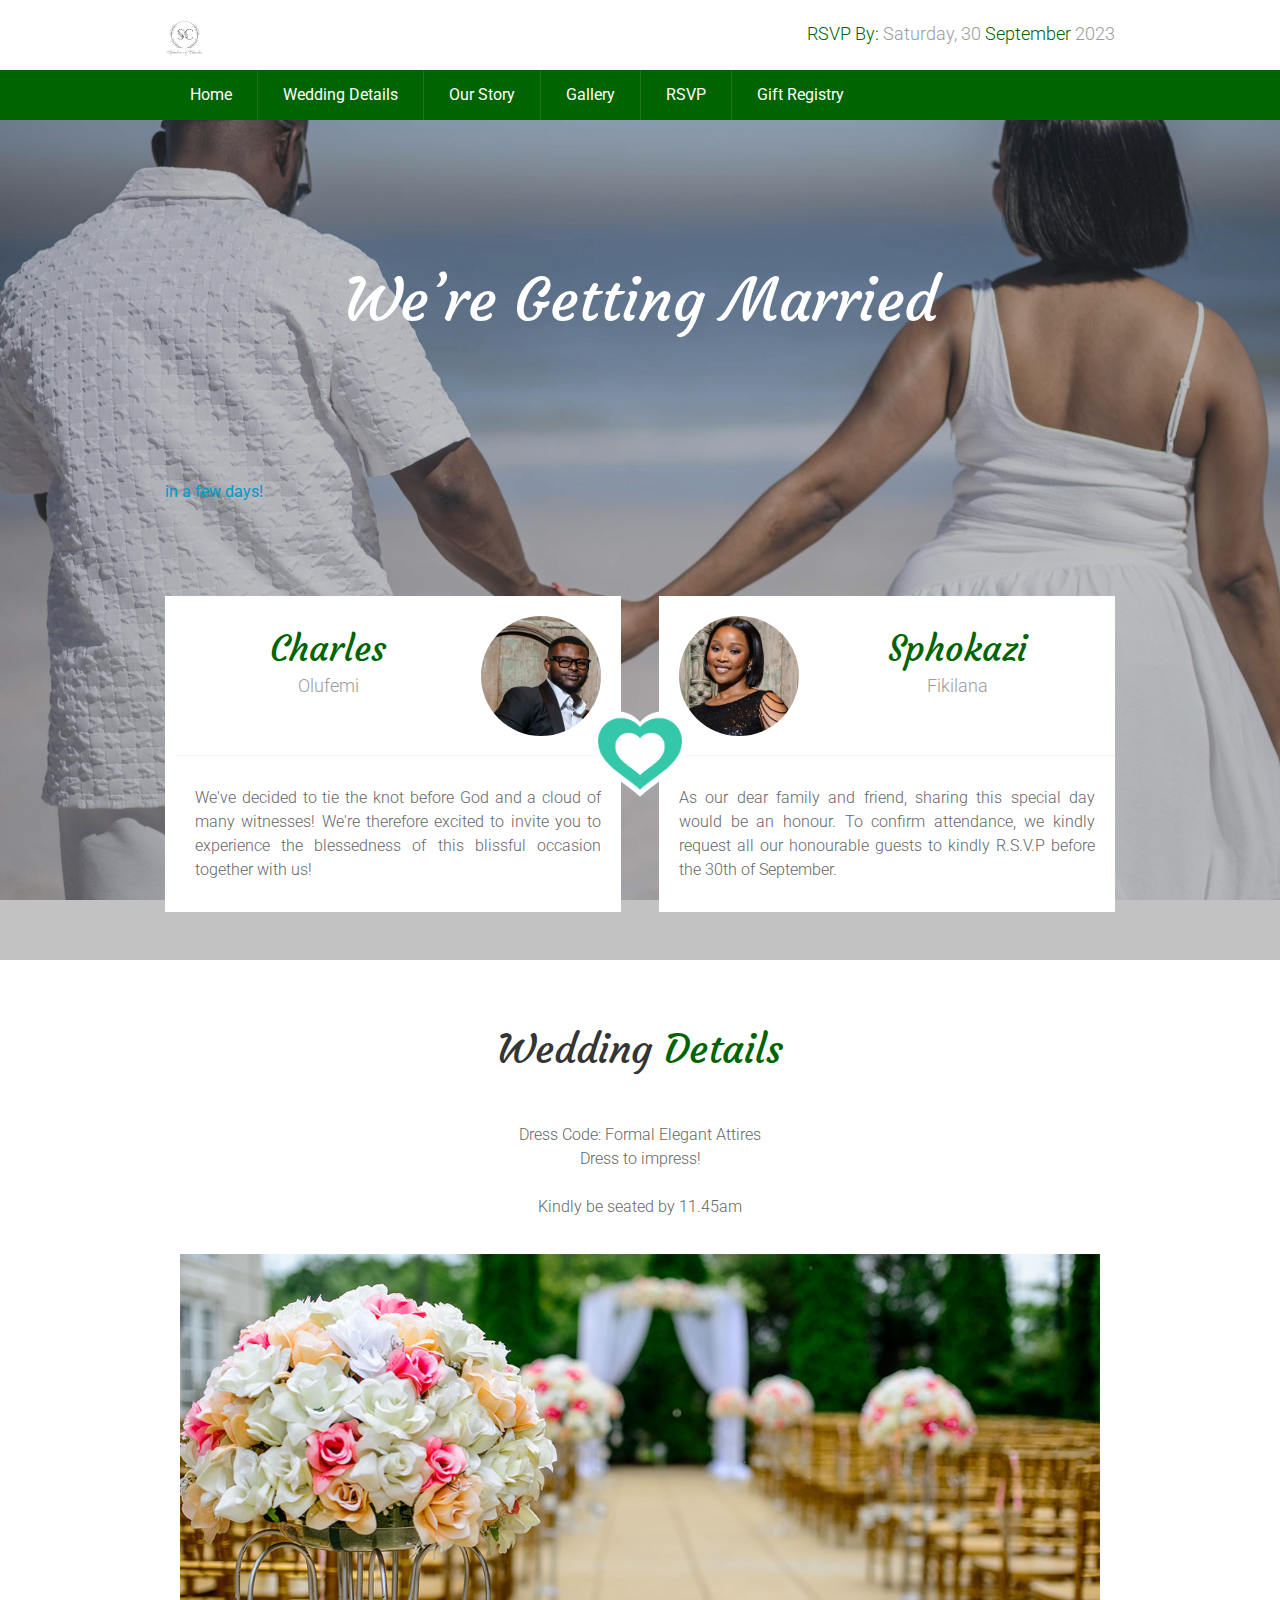
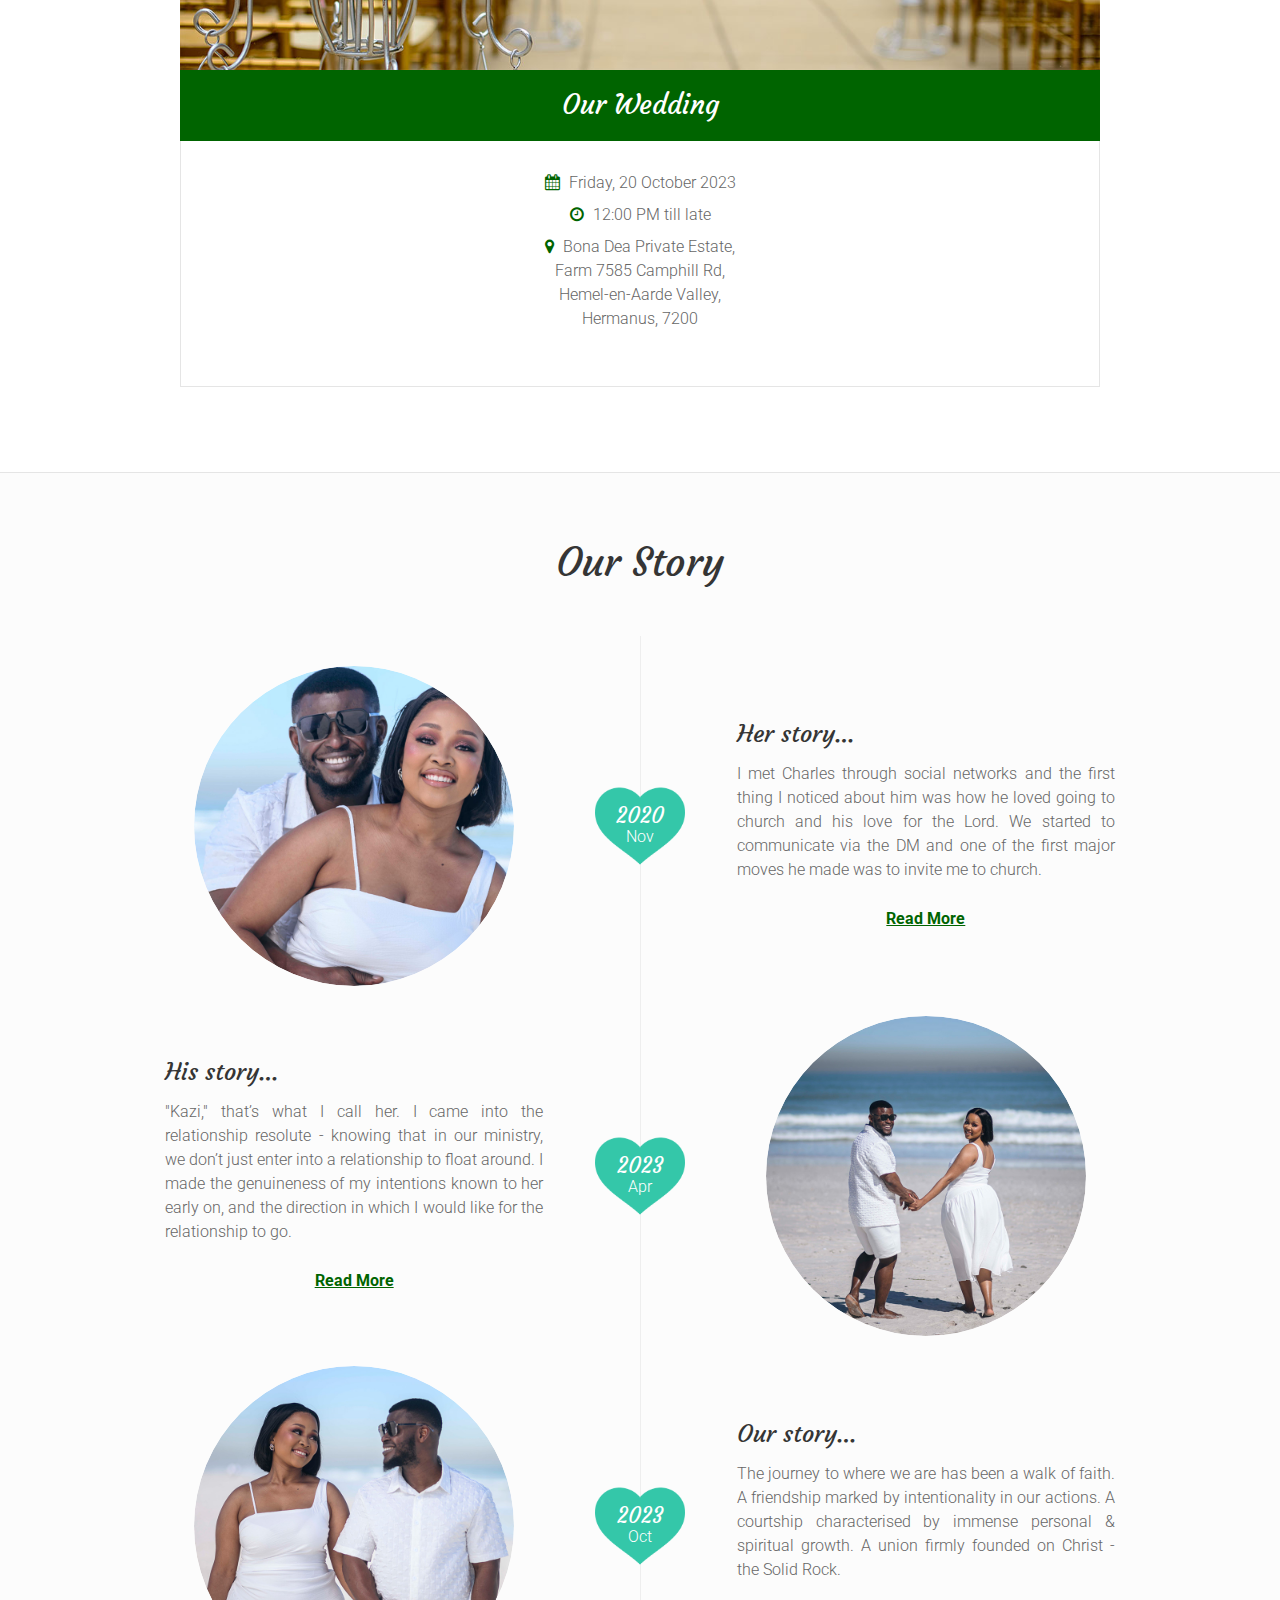
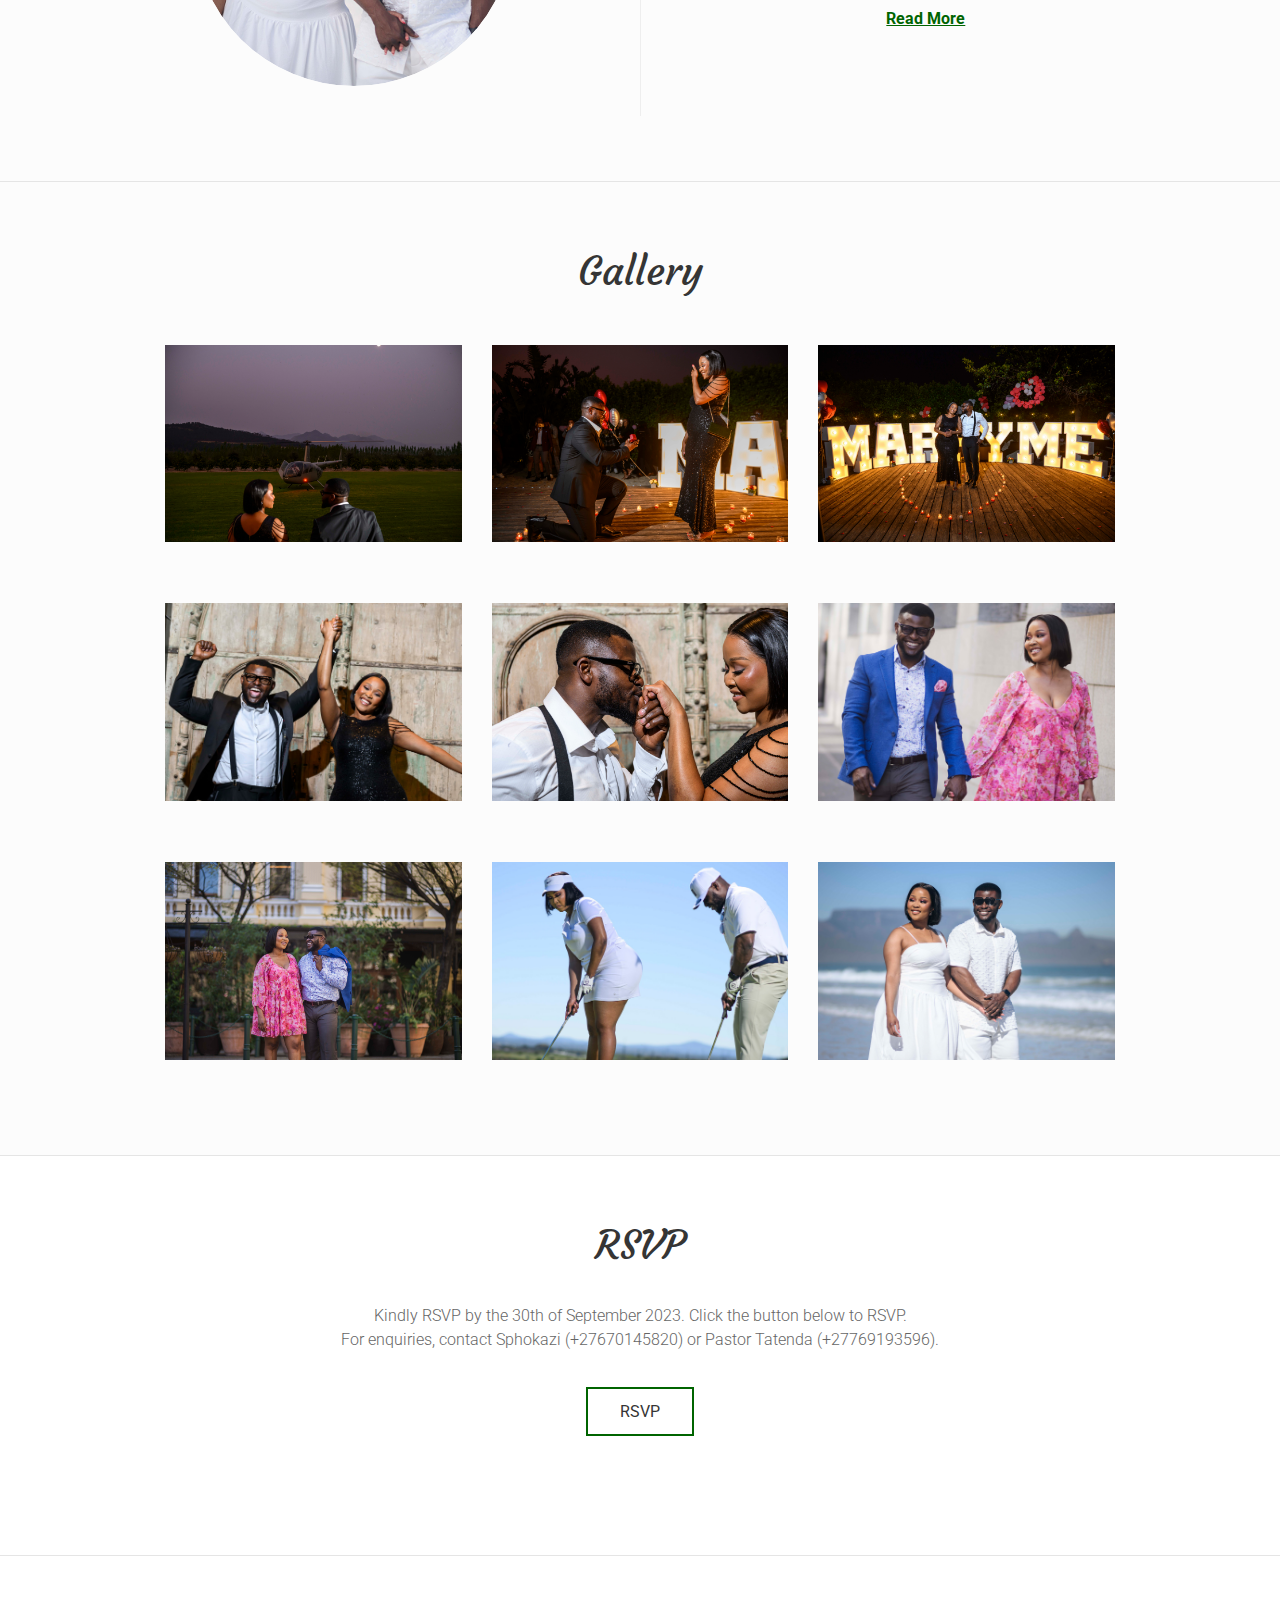
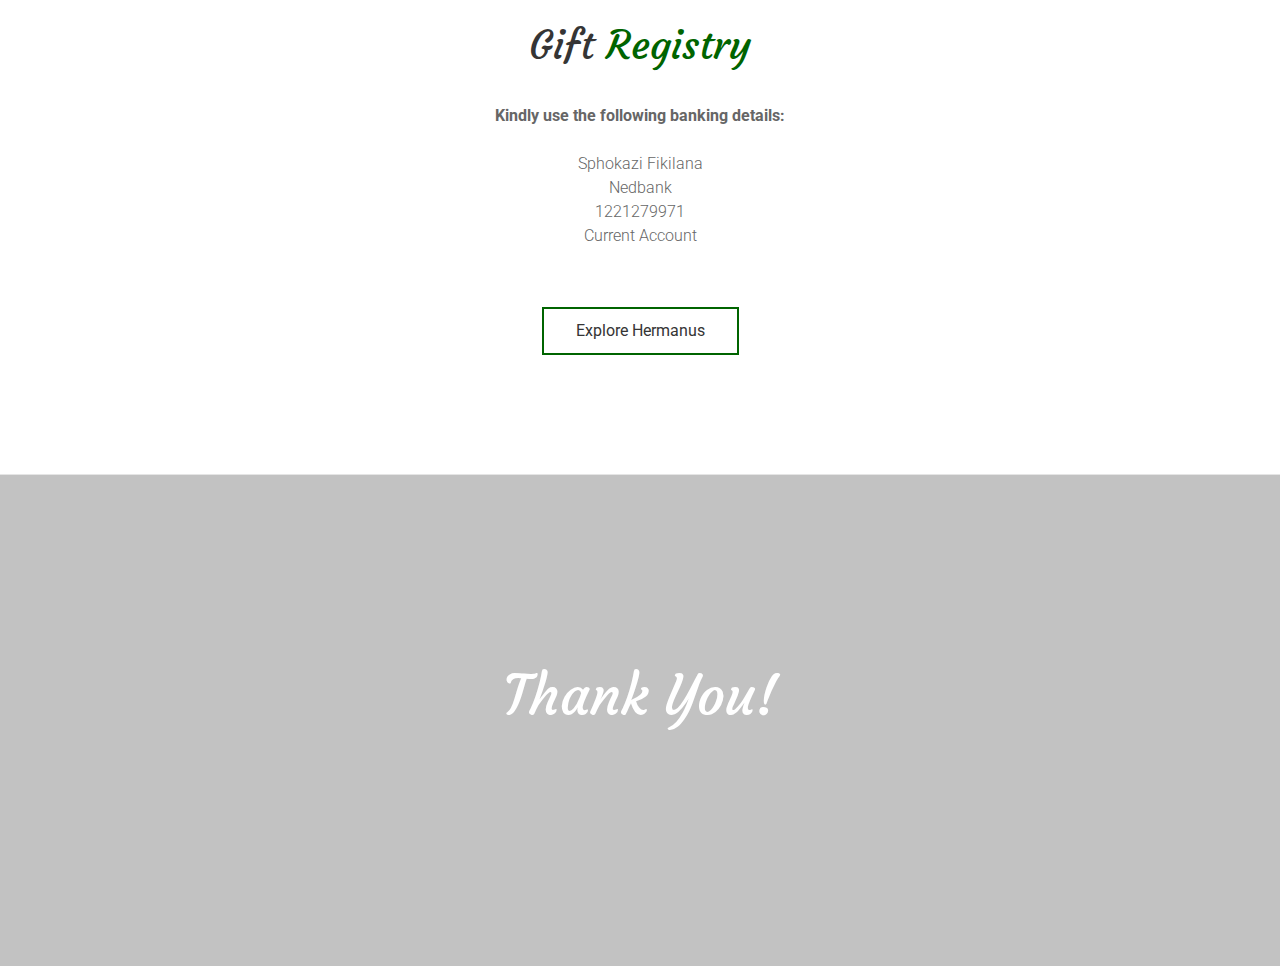
==== commit 4cd5b873: "Update index.html" ====
--- a/index.html
+++ b/index.html
@@ -214,7 +214,7 @@
                   </p>
 
                    <div class="herContent">
-                    <p>At first, I hesitated but because of the way he carried himself, to how he related to me, I perceived that he was different (in an amazing way)
+                    <p>At first, I hesitated but because of the way he carried himself, to how he related to me. I perceived that he was different (in an amazing way)
                        and that's when I decided to take him up on the invite. On the 1st of November 2020, he came to fetch me from my Student Residence in Bellville 
                        and we went to his church in Waterfront. Charles was never vague about his intentions. He made it known to me early and loudly that he was not
                         one to play games. A few months after knowing each other, he told me that I would be his wife. At first, I was not sold since it had only been
@@ -284,7 +284,7 @@
                       Even when I told her, I was certain that she wasn’t sure, but my mind was made because the confirmation was by the Holy Ghost. Well, the Holy Ghost who’s our extraordinary strategist did the convincing in her heart also and she was on board. 
                       Kazi is a special gift from God to me, so easy to talk to, simple to love and gentle to befriend and the best of it is her heart for the Lord and her special love for our Man of God, Rev. Chris DSc. DSc. DD.
                       With the guidance and support of my Highly Esteemed Zonal Pastor throughout the process, we began our counselling. I then proceeded to ask for her parents’ blessing. On the 15th of April 2023, the cows were sent, and lobola was paid in full.
-                       On the 29th of August 2023, I went on my knees to officially ask her to marry me, and she said a resounding YES! However, I do not remember hearing anything due to the excitement I had. Well, her finger was stretched forth and I put the ring on, 
+                       On the 29th of August 2023, I went on my knees to officially ask her to marry me, and she said a resounding YES! Well, I do not remember hearing anything due to the excitement I had. But what I know is that her finger was stretched forth and I put the ring on, 
                        Glorrry!!! We are grateful to God and our sweet Holy Spirit who has planned everything excellently in due time. 
                     </p>
                   </div>
@@ -338,16 +338,15 @@
                   <input type="checkbox" id="OStory">
                 <h3>Our story…</h3>
                 <p>The journey to where we are has been a walk of faith. A friendship marked by intentionality in our actions.
-                   A courtship characterised by immense personal & spiritual growth.
+                   A courtship characterised by immense personal & spiritual growth. A union firmly founded on Christ - the Solid Rock. 
                   </p>
 
-                  <div class="theirStory">
-                    A union firmly founded on Christ - the solid rock. 
+                  <div class="theirStory">                    
                     Now, we invite our family, friends and colleagues to witness the holy matrimonial celebration. We are grateful for the people 
                     God has brought into our lives. Those who have poured into us of themselves, their prayers. To those who have, and continue to
                      cheer us on - we appreciate you!<br><br>
-                     And now these three remain: faith, hope and love. But the greatest of these is love - 1 Cor 13:13<br><br>
-                      Love so consistent, indescribable, unfathomable. Love unconditional - the love of God. <br><br>
+                     <i>And now these three remain: faith, hope and love. But the greatest of these is love - 1 Cor 13:13</i><br><br>
+                      Love so consistent, indescribable, unfathomable. Love unconditional; the Love of God, the Father. <br><br>
                    <p>That is the story of our lives….</p> 
                   </div>
                   <label for="OStory">Read More</label>
@@ -468,9 +467,9 @@
           <div class="container">
             <div class="section-title">
               <h2>RSVP</h2>
-              <p class="intro">Kindly RSVP by the 30th of September 2023. Click the button below to RSVP</p>
+              <p class="intro">Kindly RSVP by the 30th of September 2023. Click the button below to RSVP.<br>For enquiries, contact Sphokazi (+27670145820) or Pastor Tatenda (+27769193596).</p>
               <a href="https://kingsforms.online/knc">
-                <button a>RSVP</button>
+                <button>RSVP</button>
               </a>
 
             </div>
@@ -536,7 +535,7 @@
                   1221279971<br>
                   Current Account</p><br>
                   <a href="https://briefly.co.za/29827-the-hermanus.html">
-                    <button a>Explore Hermanus</button>
+                    <button>Explore Hermanus</button>
                   </a>
             </div>
 
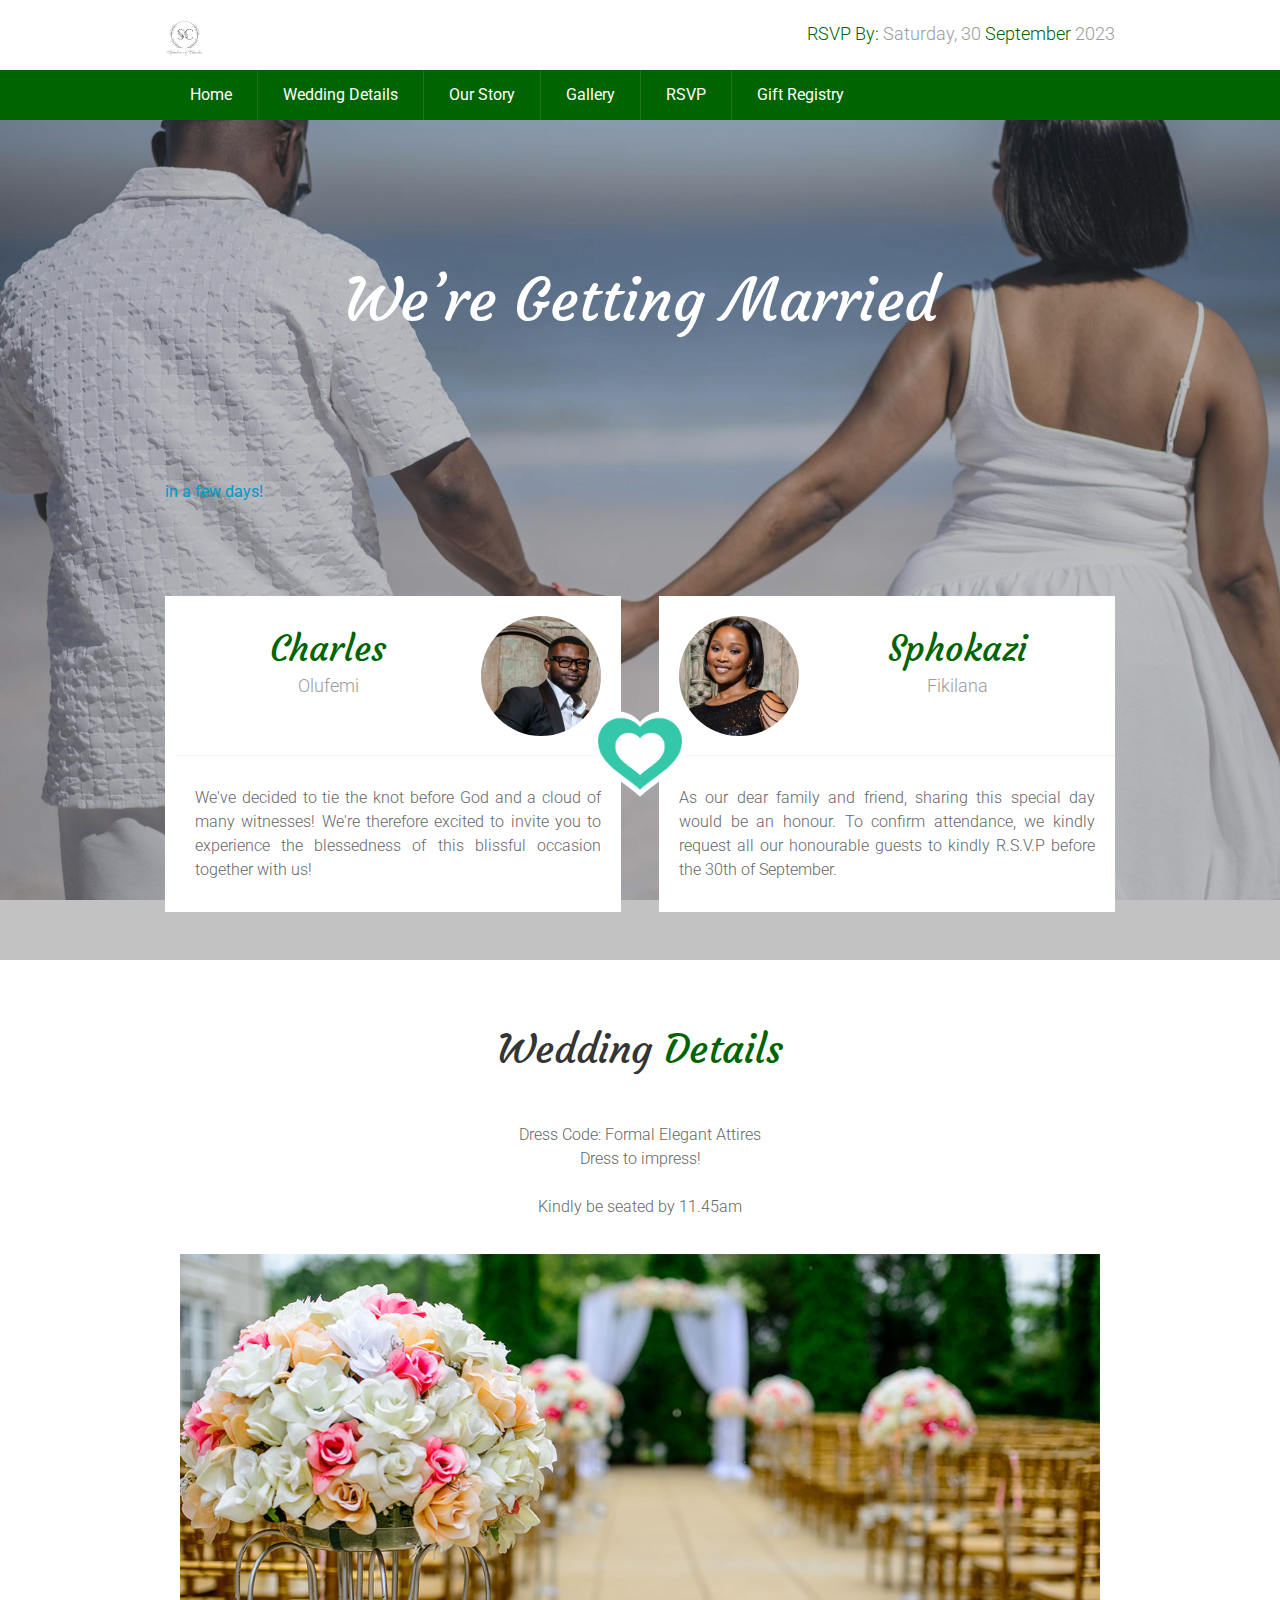
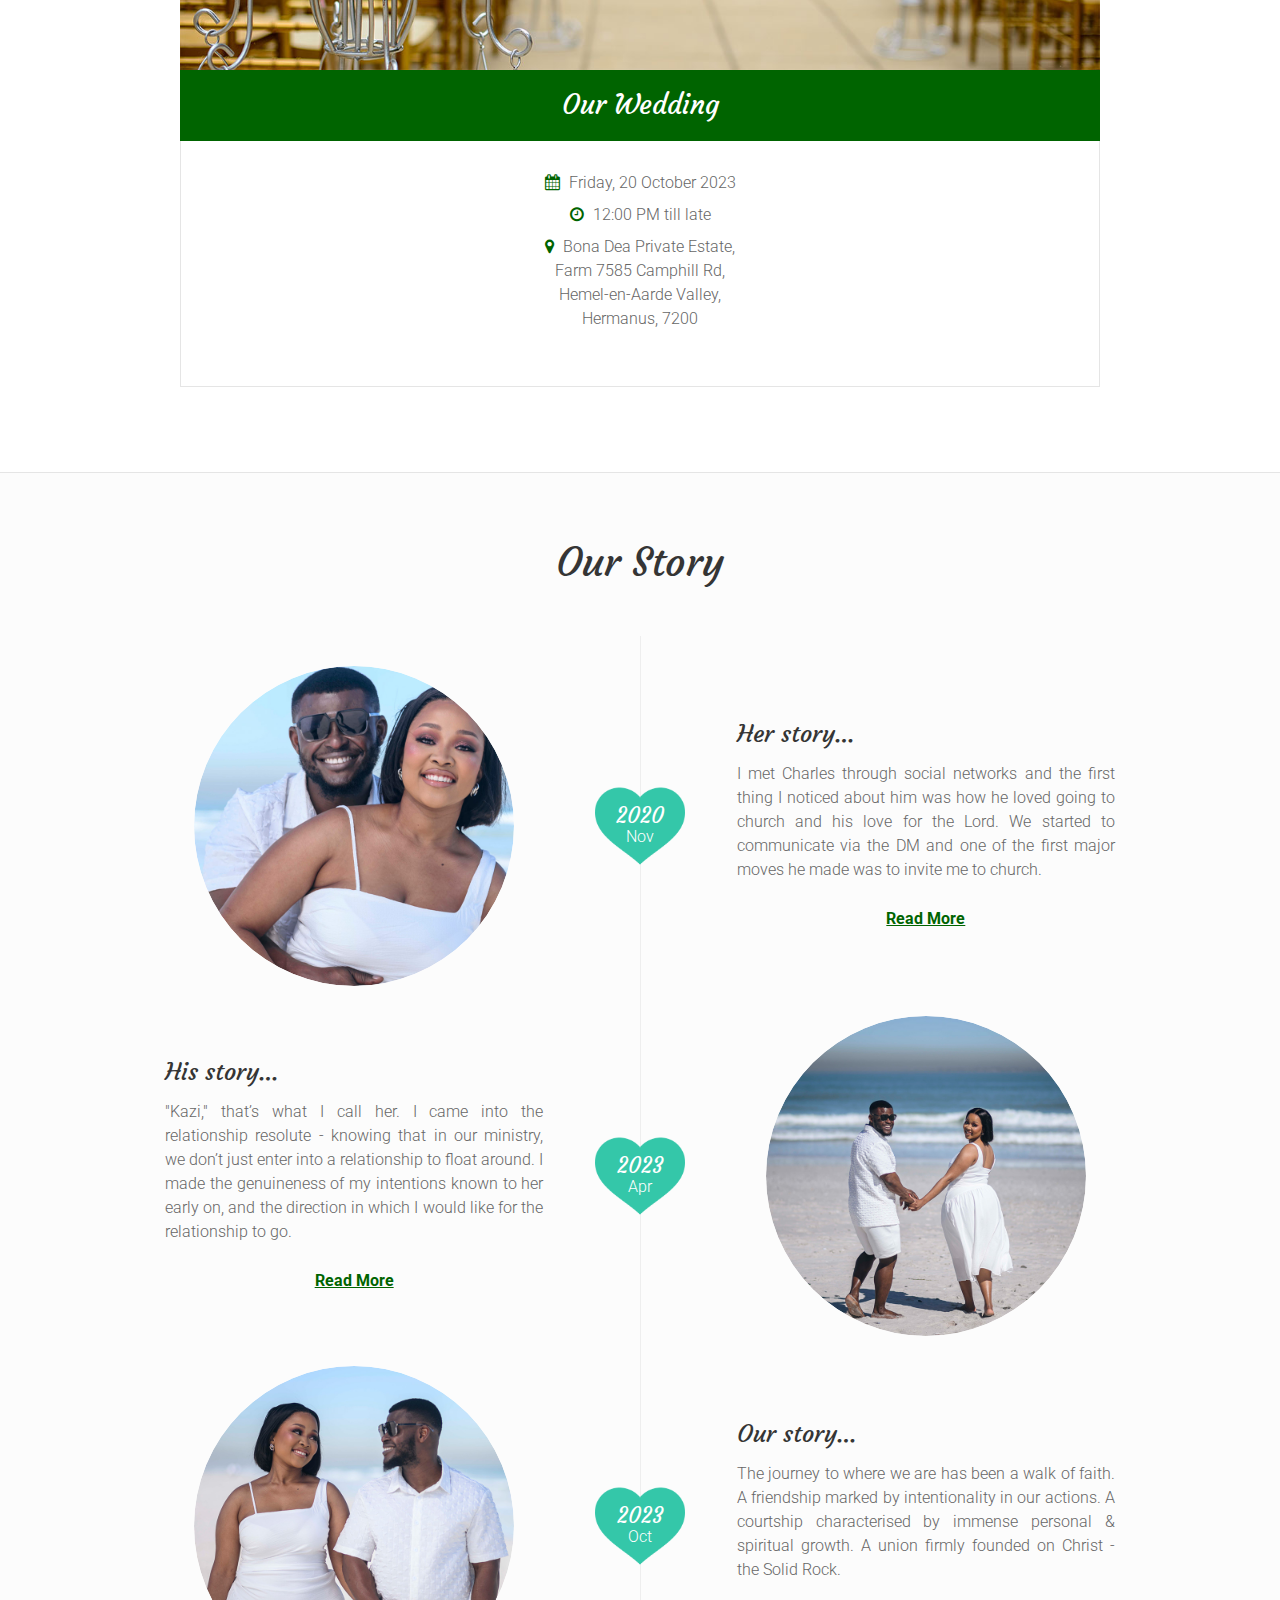
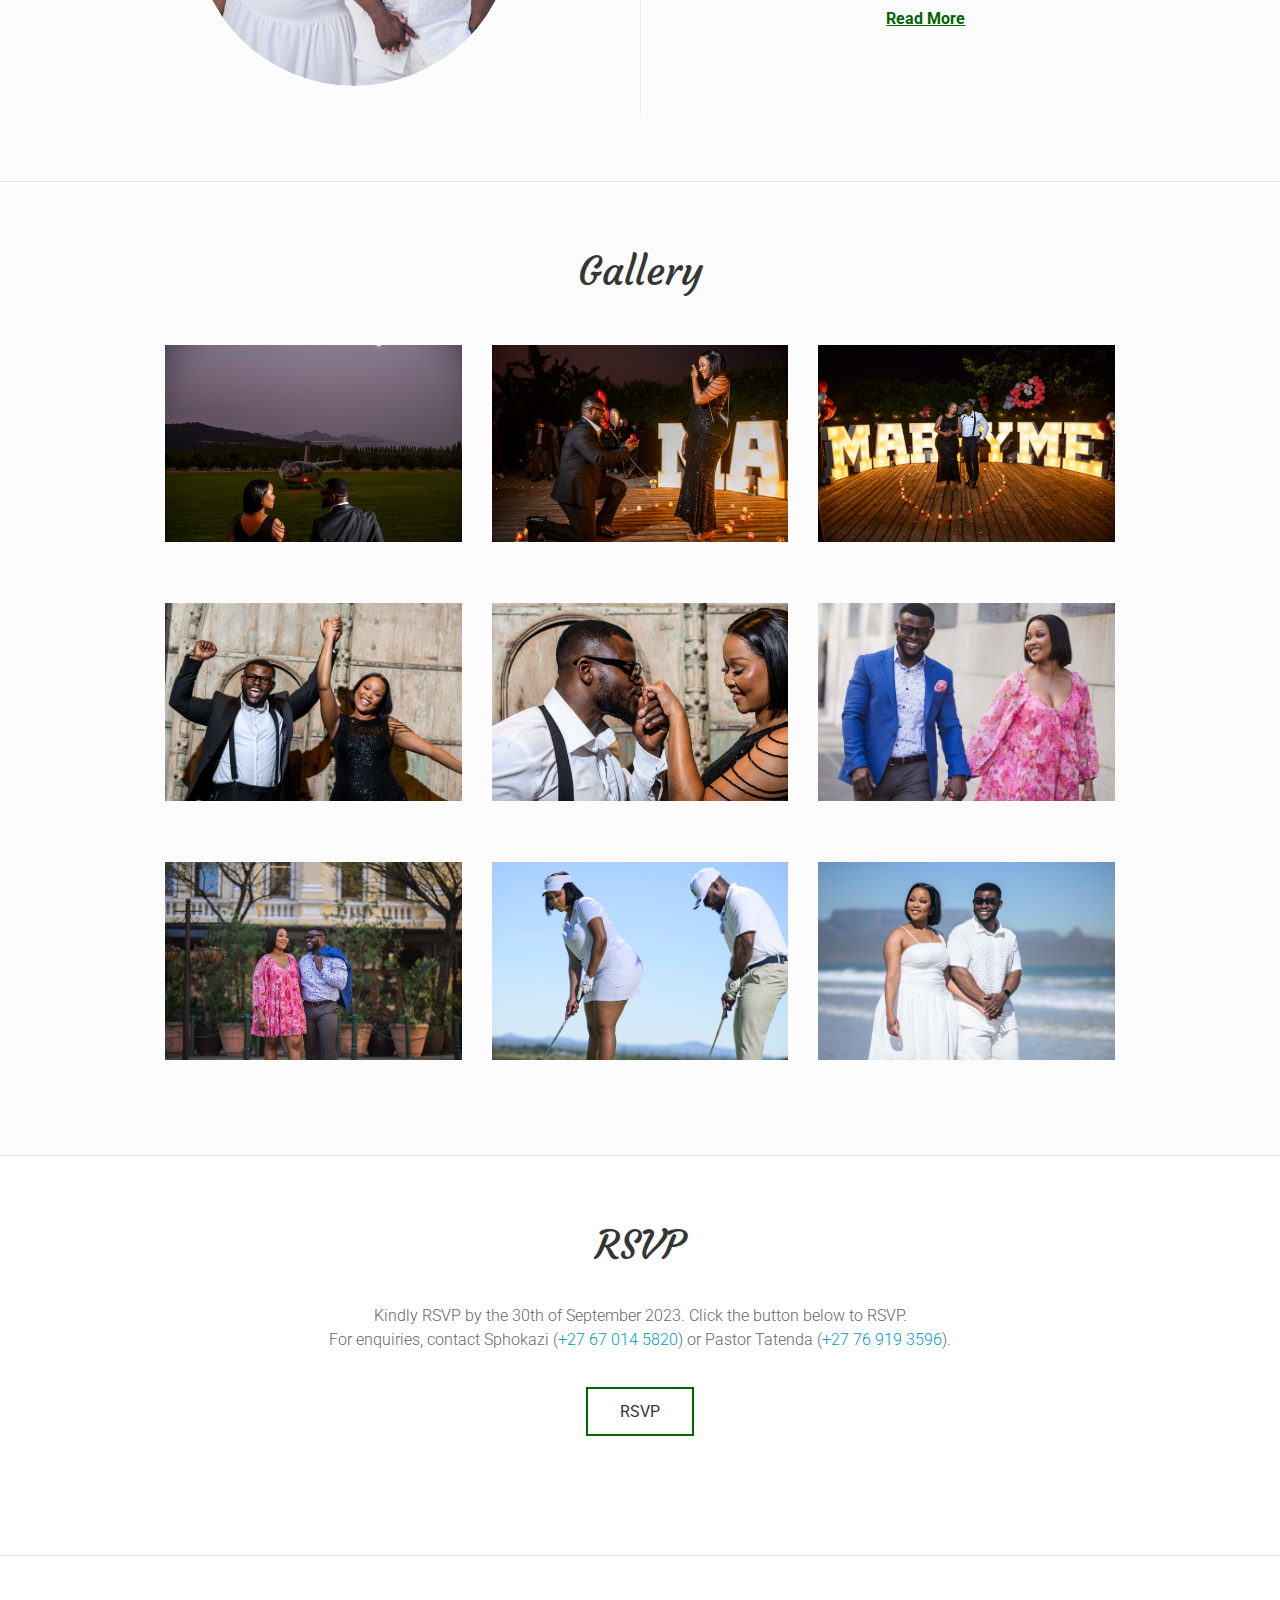
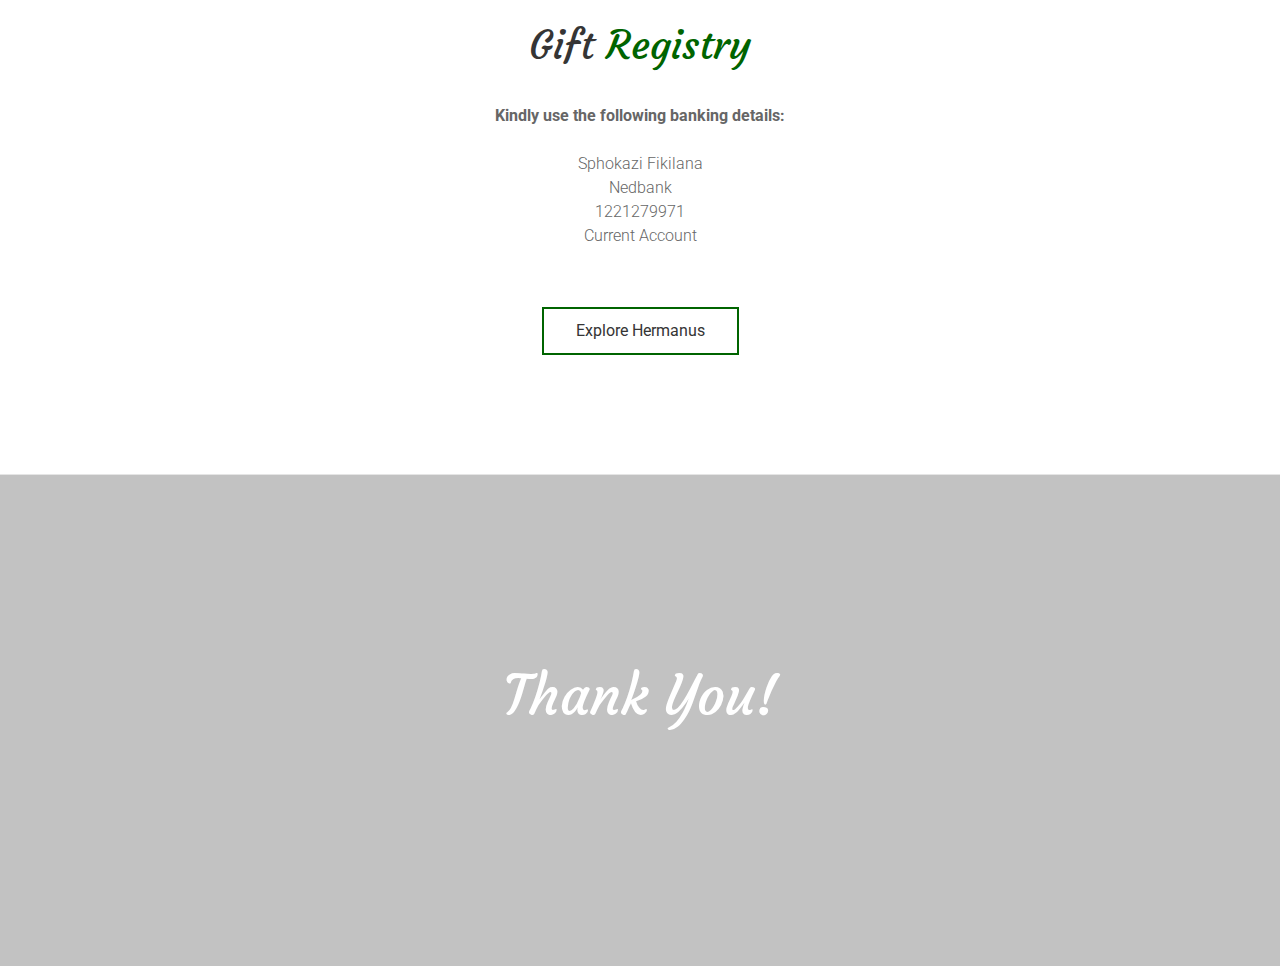
==== commit 625a6452: "Update index.html" ====
--- a/index.html
+++ b/index.html
@@ -467,7 +467,7 @@
           <div class="container">
             <div class="section-title">
               <h2>RSVP</h2>
-              <p class="intro">Kindly RSVP by the 30th of September 2023. Click the button below to RSVP.<br>For enquiries, contact Sphokazi (+27670145820) or Pastor Tatenda (+27769193596).</p>
+              <p class="intro">Kindly RSVP by the 30th of September 2023. Click the button below to RSVP.<br>For enquiries, contact Sphokazi (<a href="tel:+27670145820">+27 67 014 5820</a>) or Pastor Tatenda (<a href="tel:+27769193596">+27 76 919 3596</a>).</p>
               <a href="https://kingsforms.online/knc">
                 <button>RSVP</button>
               </a>
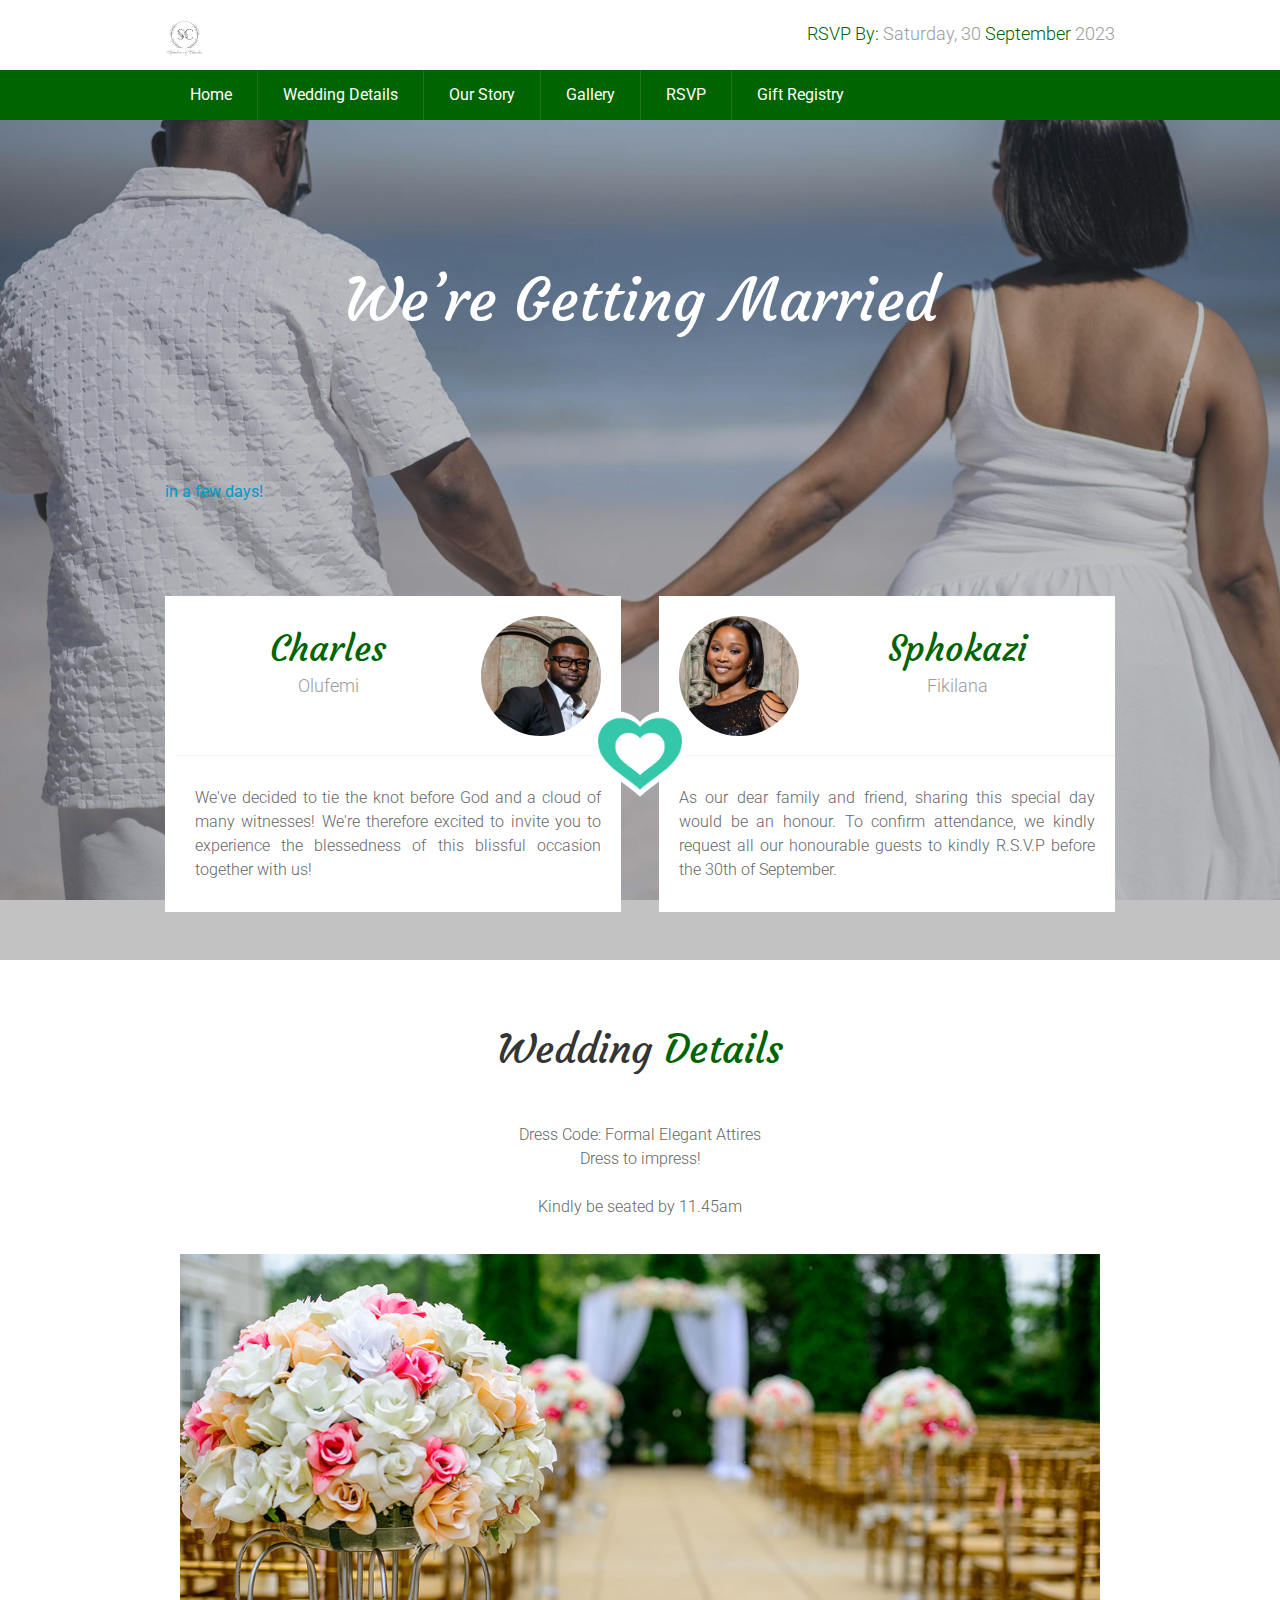
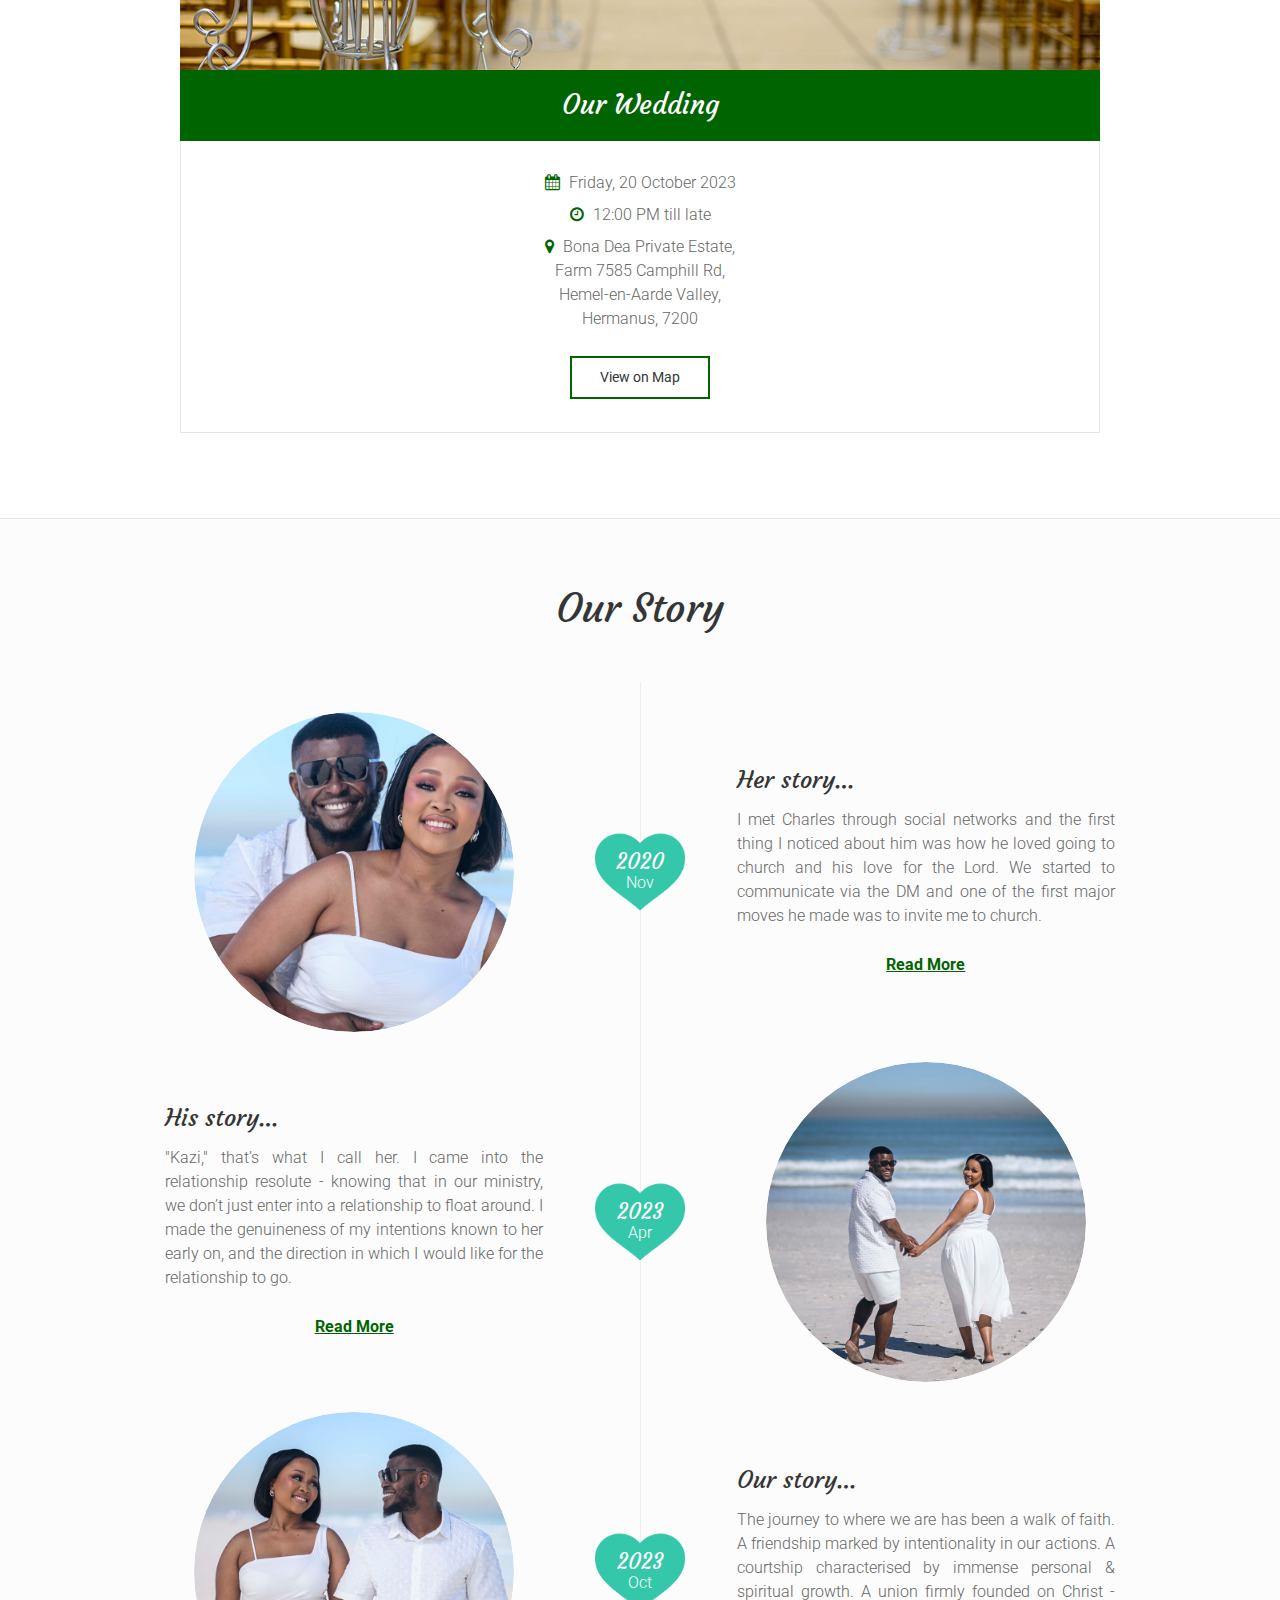
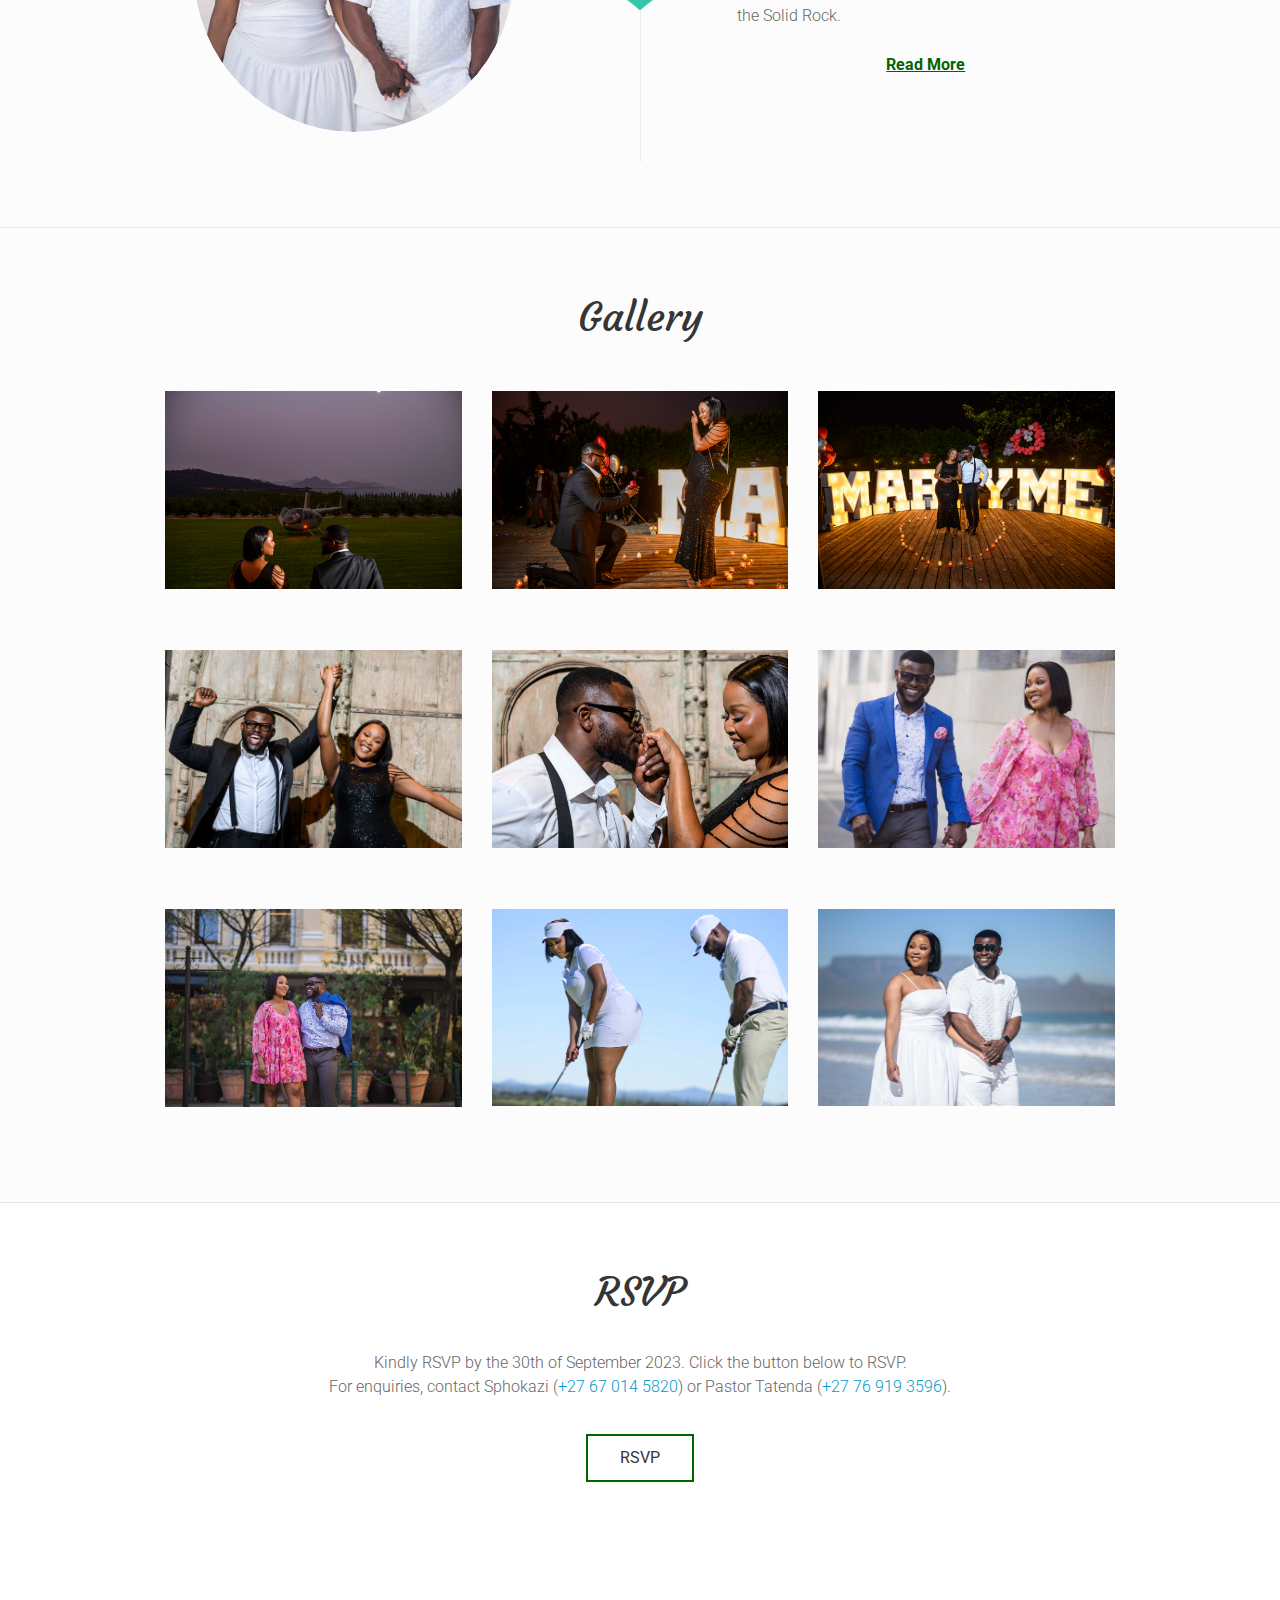
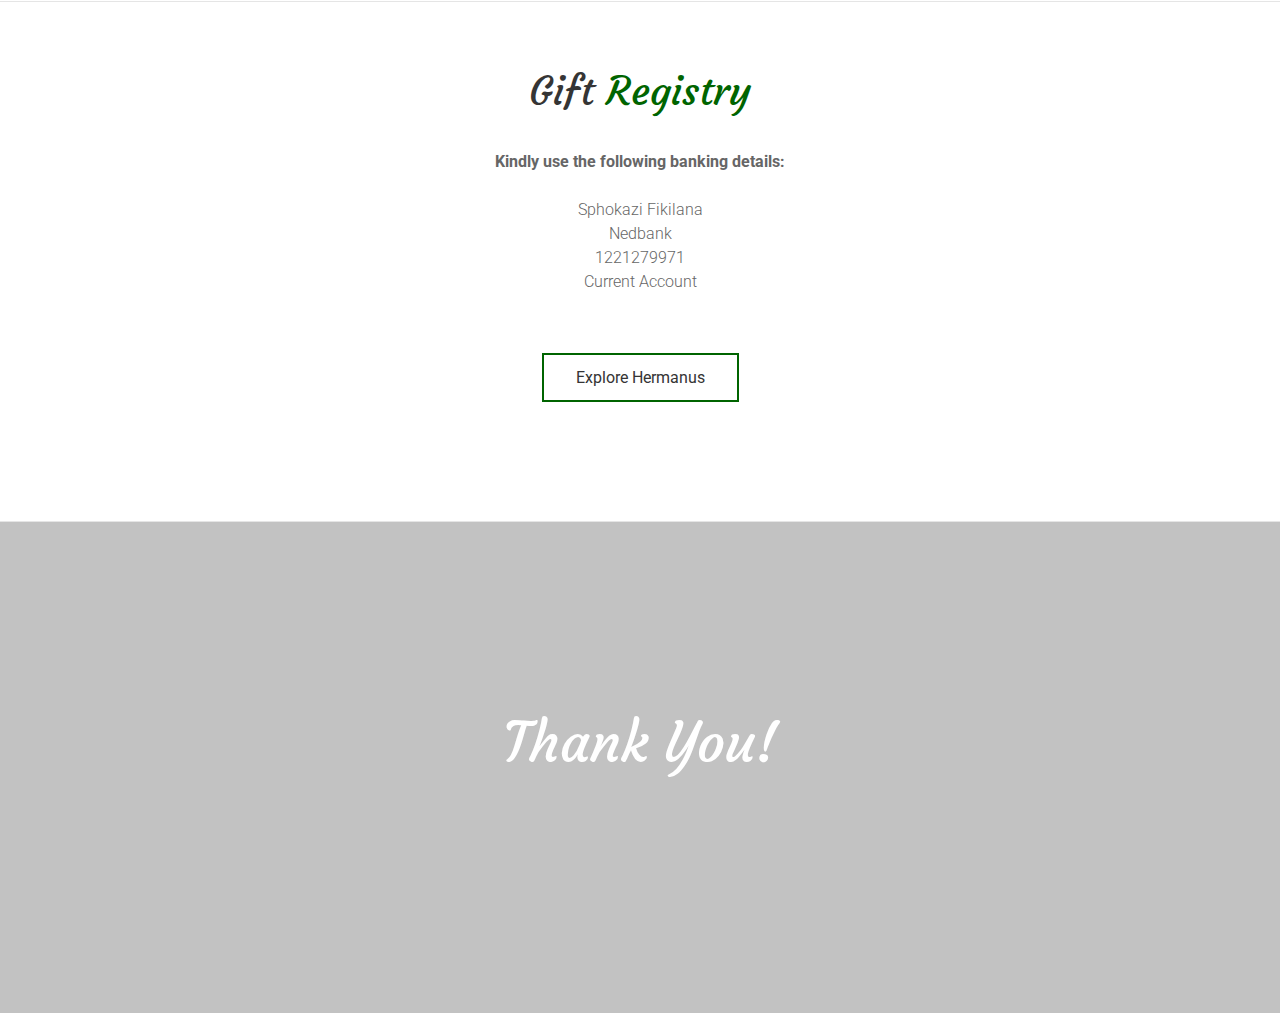
==== commit 9f531389: "Update index.html" ====
--- a/index.html
+++ b/index.html
@@ -171,8 +171,8 @@
                 <div class="event-date"><i class="fa fa-calendar"></i> Friday, 20 October 2023</div>
                 <div class="event-time"><i class="fa fa-clock-o"></i>  12:00 PM till late</div>
                 <div class="event-address"><i class="fa fa-map-marker"></i>  Bona Dea  Private Estate,<br>Farm 7585 Camphill Rd,<br> Hemel-en-Aarde Valley, <br>Hermanus, 7200</div>
-               <!-- <a class="button small-button lightbox mfp-iframe" href="https://maps.google.com/maps?q=2+Bona Sea Private Estate+Farm 7585 Camphill Rd+Hemel-en-Aarde Valley,+Hermanus+Cape Town”
-                " title="The Ceremony">View on Map</a> --> <!-- Do not change 'https://maps.google.com/maps?q=' in the href, simply change the address. Remake "221B Baker Street, London, United Kingdom +", as example, in this form: "221B+Baker+Street,+London,+United+Kingdom". -->
+               <a class="button small-button lightbox mfp-iframe" href="https://maps.google.com/maps?q=2+Bona Sea Private Estate+Farm 7585 Camphill Rd+Hemel-en-Aarde Valley,+Hermanus+Cape Town”
+                " title="The Ceremony">View on Map</a> <!-- Do not change 'https://maps.google.com/maps?q=' in the href, simply change the address. Remake "221B Baker Street, London, United Kingdom +", as example, in this form: "221B+Baker+Street,+London,+United+Kingdom". -->
               </div>      
           </div>
           <style>
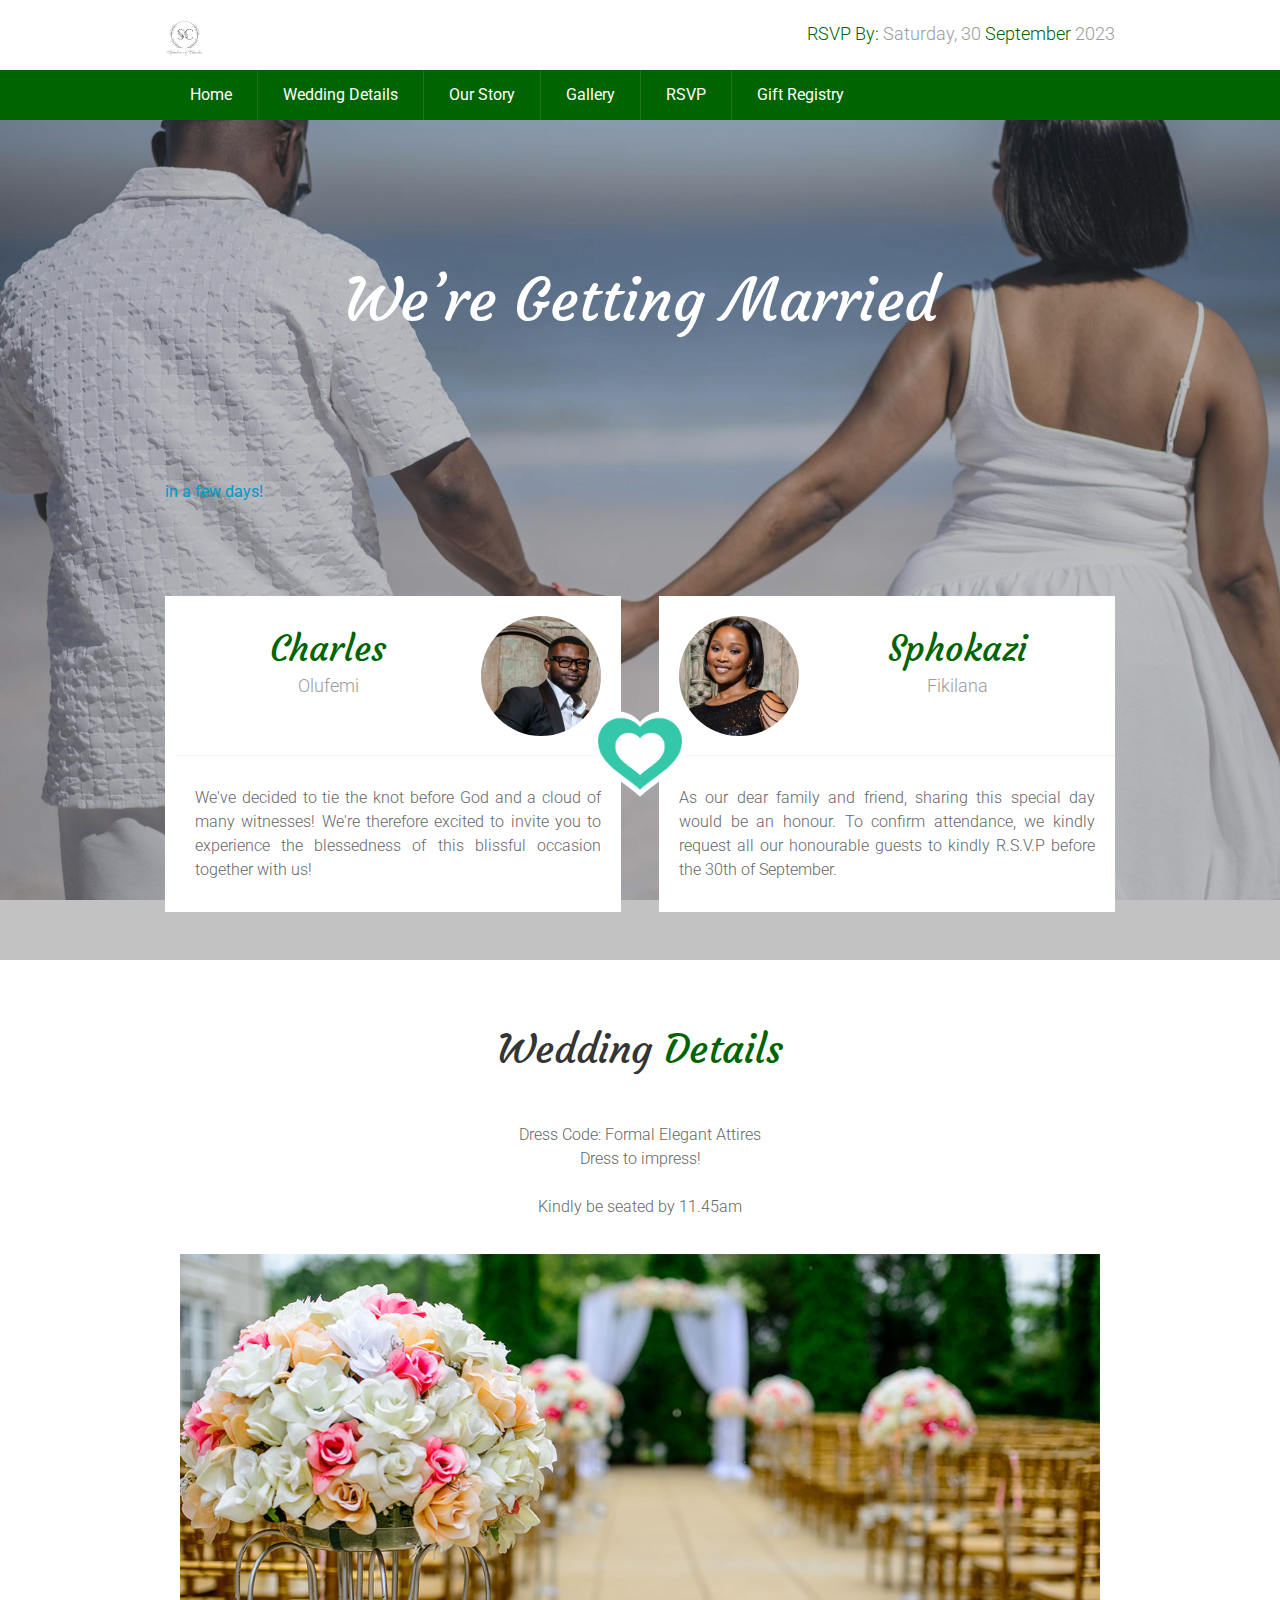
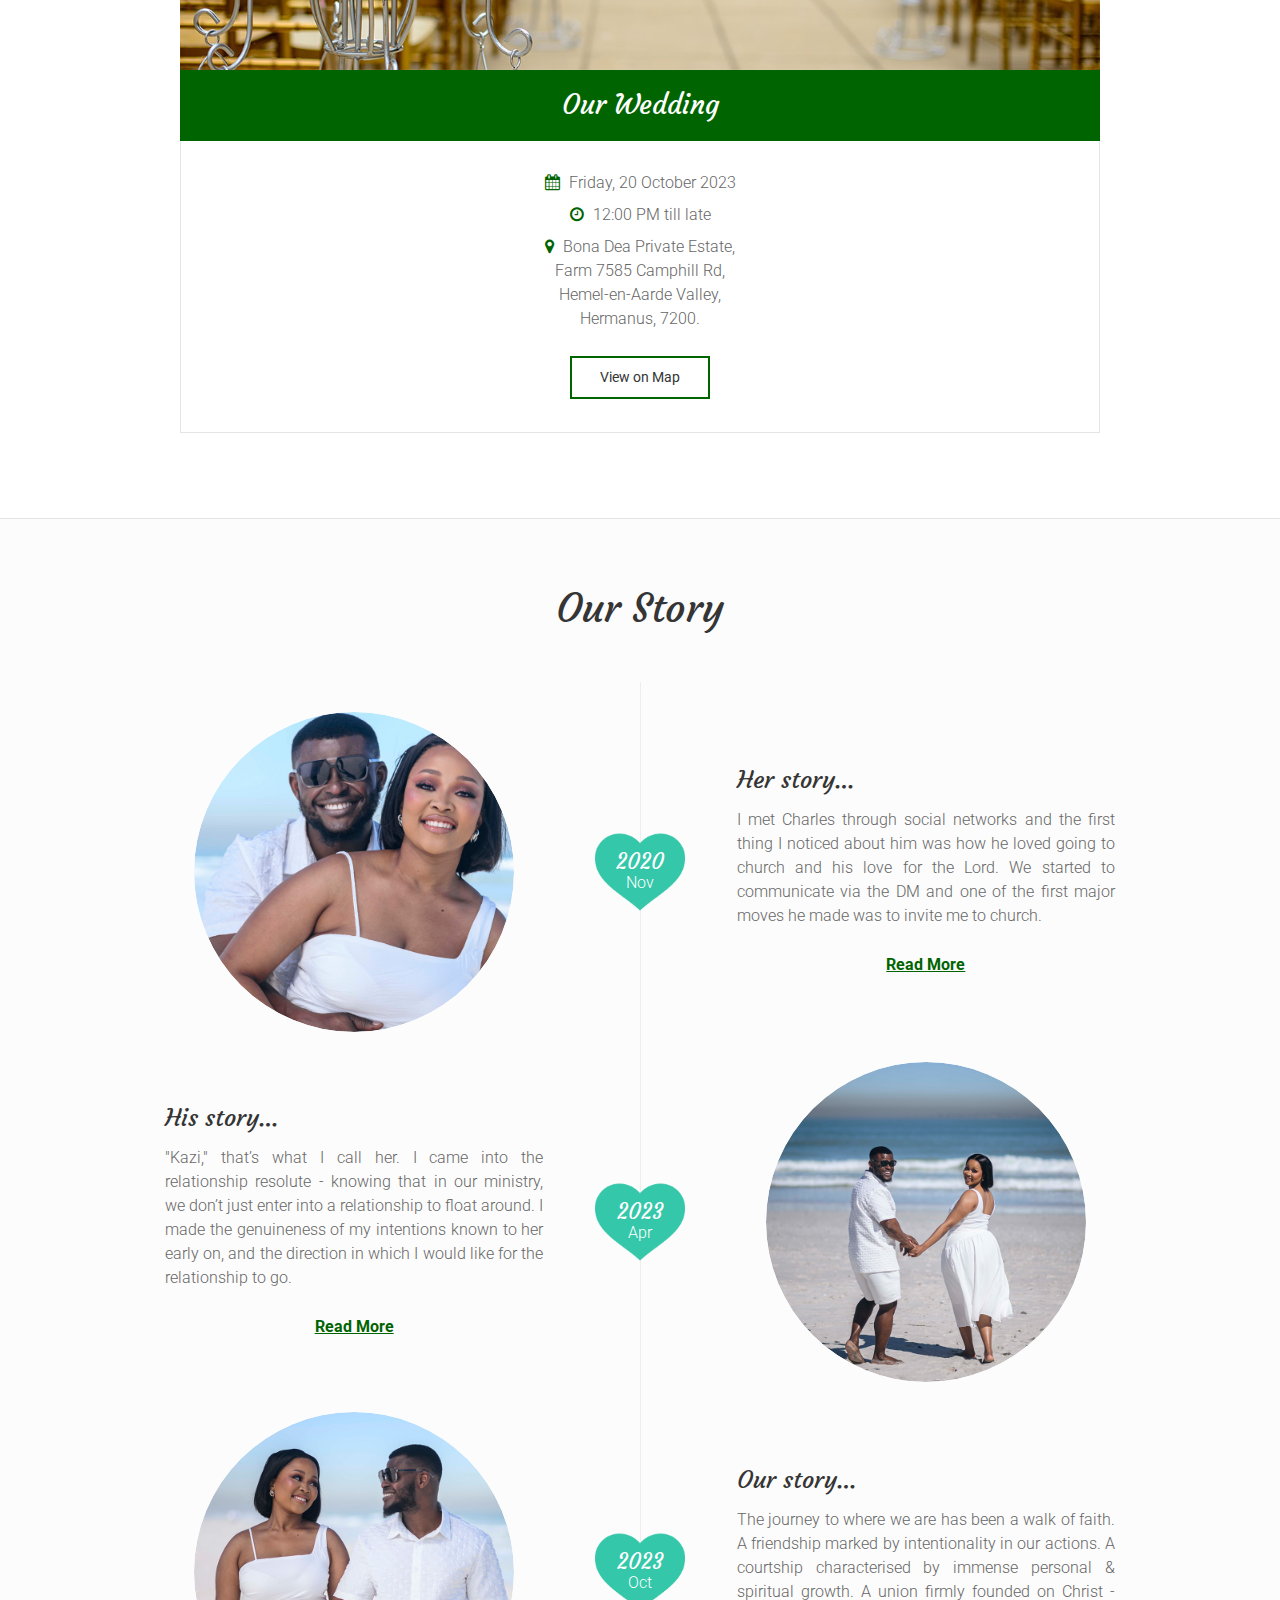
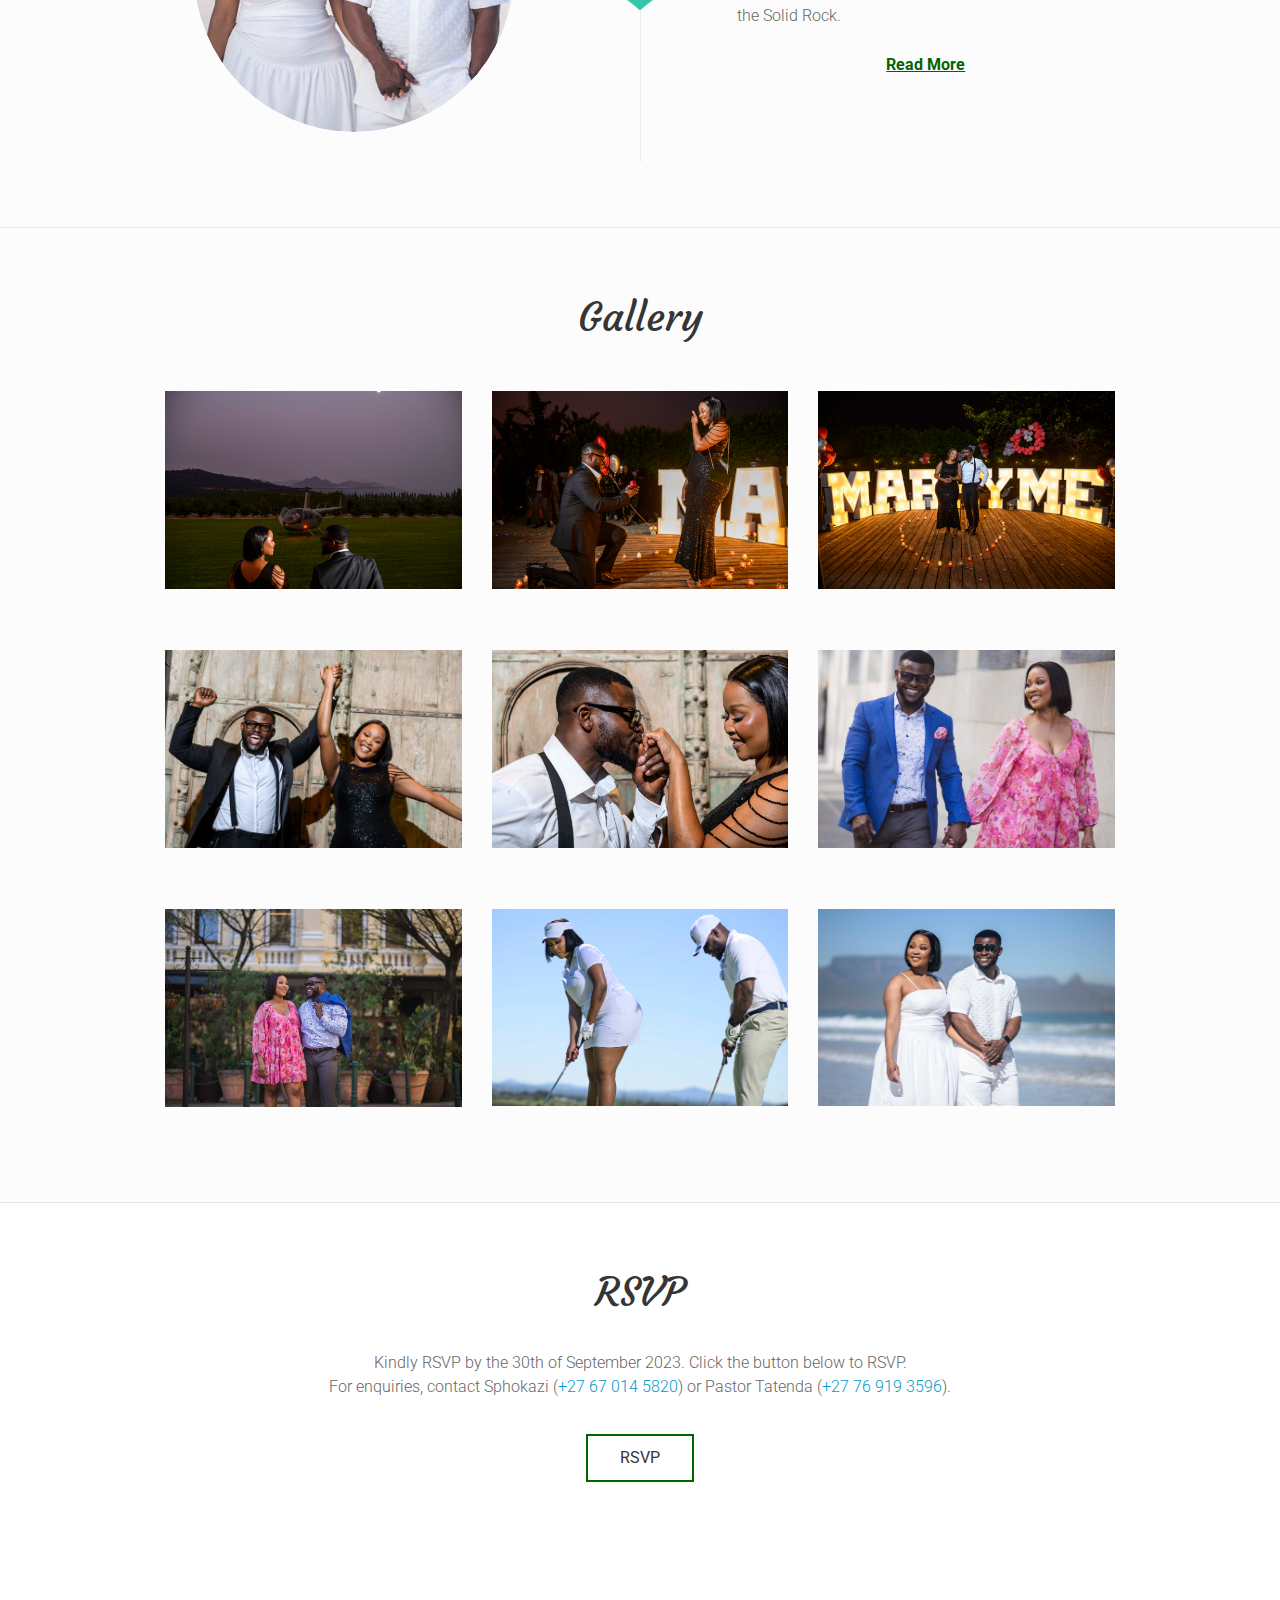
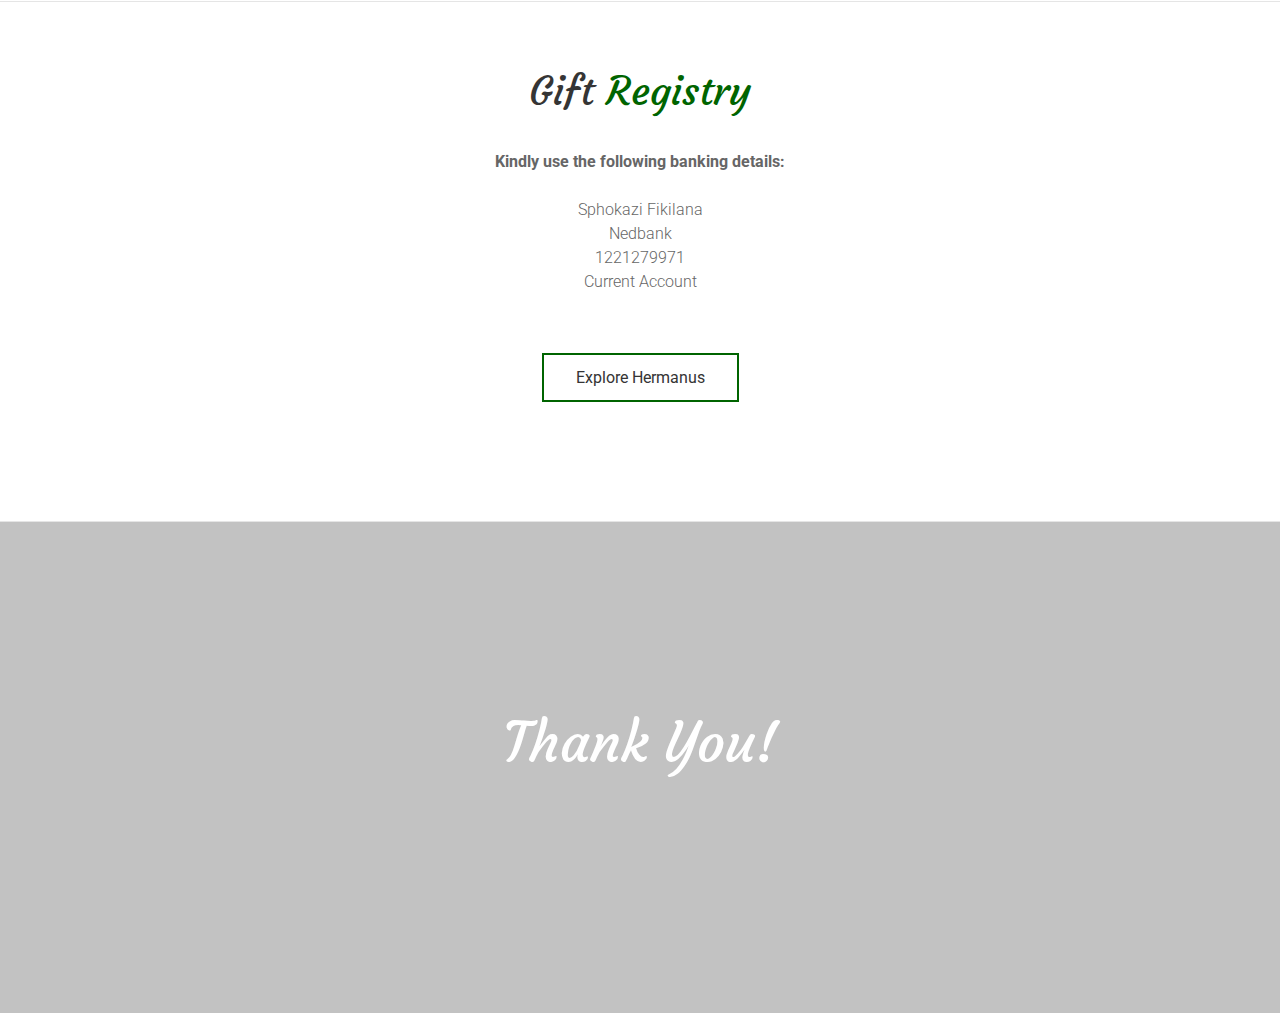
==== commit 513f6a1e: "Update index.html" ====
--- a/index.html
+++ b/index.html
@@ -17,11 +17,12 @@
     <link rel="stylesheet" href="css/main.css" type="text/css">
 
     <link rel="stylesheet" href="preview/lmpixels-demo-panel.css" type="text/css">
+	  
+    <script src="https://cdn.logwork.com/widget/countdown.js"></script>
 
     <!--<script src="js/jQuery371.js"></script>-->
     <script src="js/modernizr.custom.js"></script>
-    <script src="https://cdn.logwork.com/widget/countdown.js"></script>
-
+    
   </head>
 
   <body>
@@ -170,8 +171,8 @@
               <div class="event-info">
                 <div class="event-date"><i class="fa fa-calendar"></i> Friday, 20 October 2023</div>
                 <div class="event-time"><i class="fa fa-clock-o"></i>  12:00 PM till late</div>
-                <div class="event-address"><i class="fa fa-map-marker"></i>  Bona Dea  Private Estate,<br>Farm 7585 Camphill Rd,<br> Hemel-en-Aarde Valley, <br>Hermanus, 7200</div>
-               <a class="button small-button lightbox mfp-iframe" href="https://maps.google.com/maps?q=2+Bona Sea Private Estate+Farm 7585 Camphill Rd+Hemel-en-Aarde Valley,+Hermanus+Cape Town”
+                <div class="event-address"><i class="fa fa-map-marker"></i>  Bona Dea  Private Estate,<br>Farm 7585 Camphill Rd,<br> Hemel-en-Aarde Valley, <br>Hermanus, 7200.</div>
+               <a class="button small-button lightbox mfp-iframe" href="https://maps.google.com/maps?q=2+Bona+Sea+Private+Estate+Farm+7585+Camphill+Road+Hemel-en-Aarde+Valley,+Hermanus+Cape+Town”
                 " title="The Ceremony">View on Map</a> <!-- Do not change 'https://maps.google.com/maps?q=' in the href, simply change the address. Remake "221B Baker Street, London, United Kingdom +", as example, in this form: "221B+Baker+Street,+London,+United+Kingdom". -->
               </div>      
           </div>
